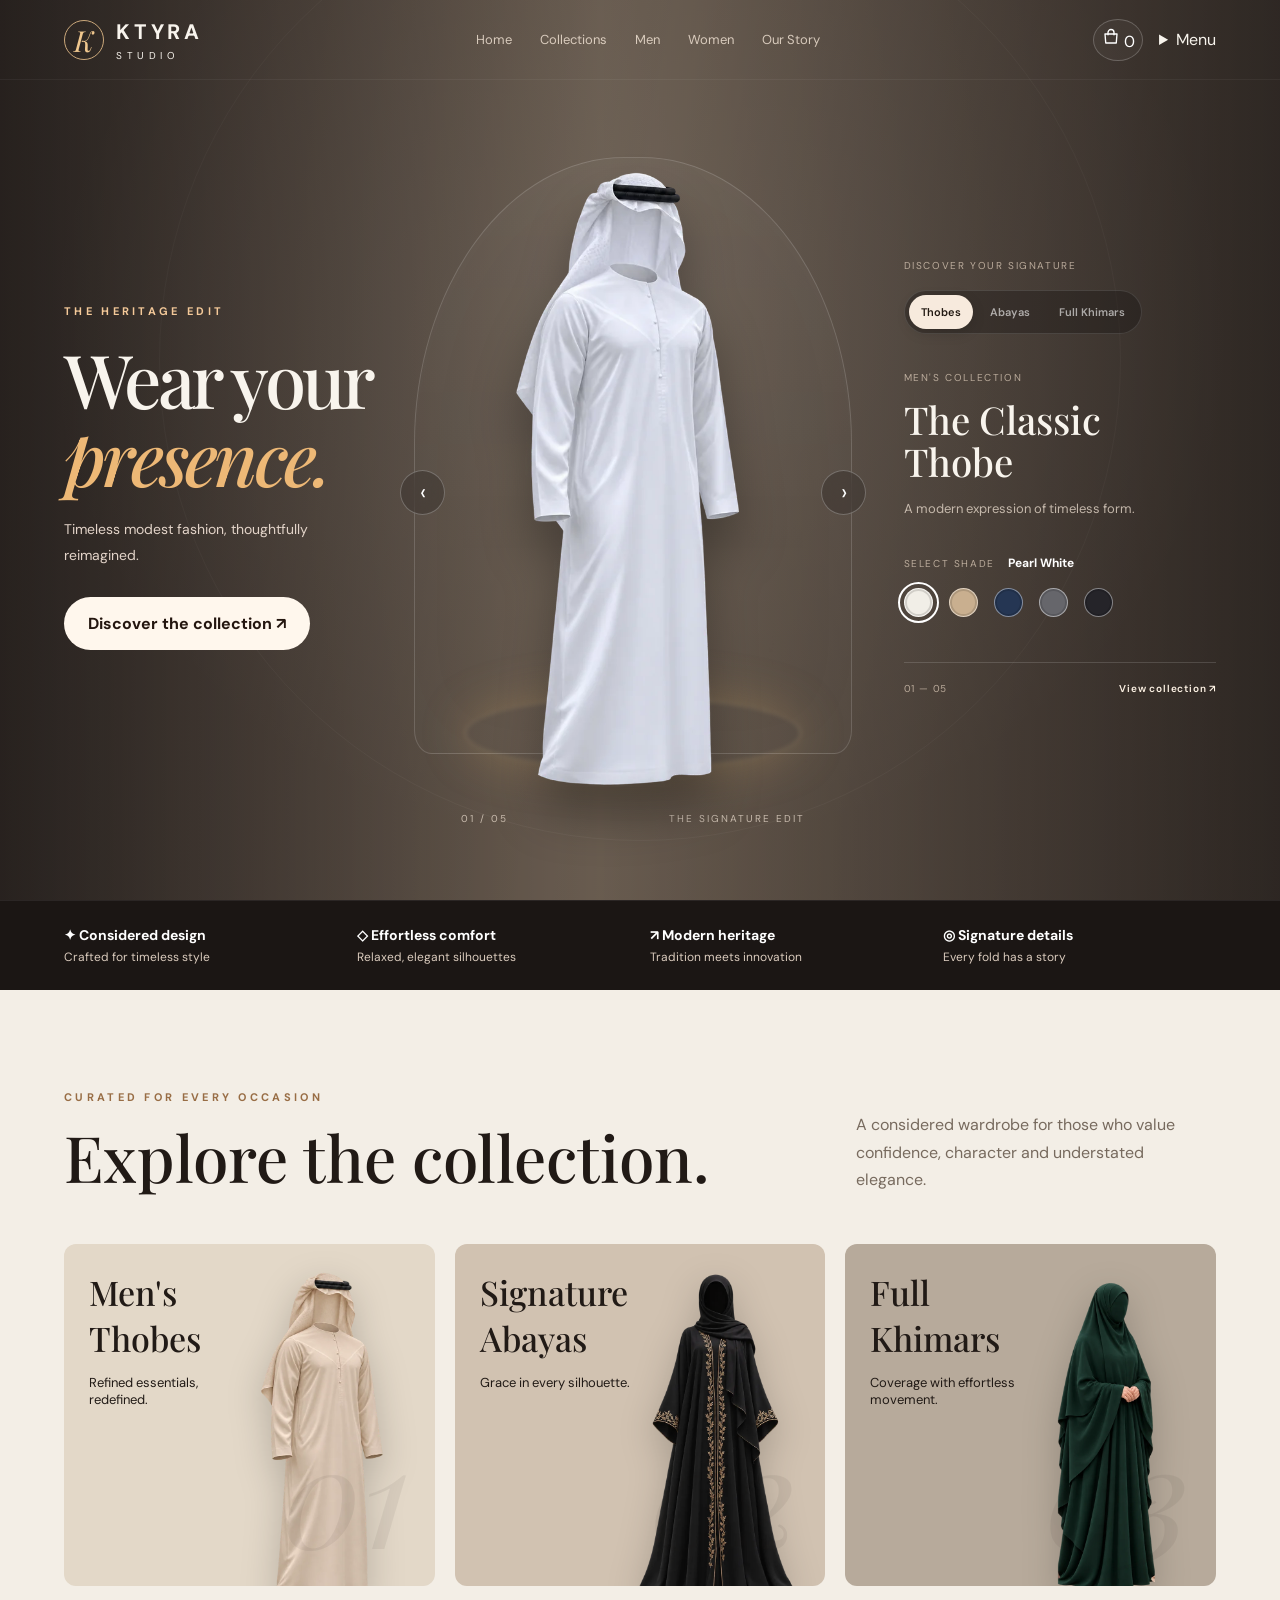
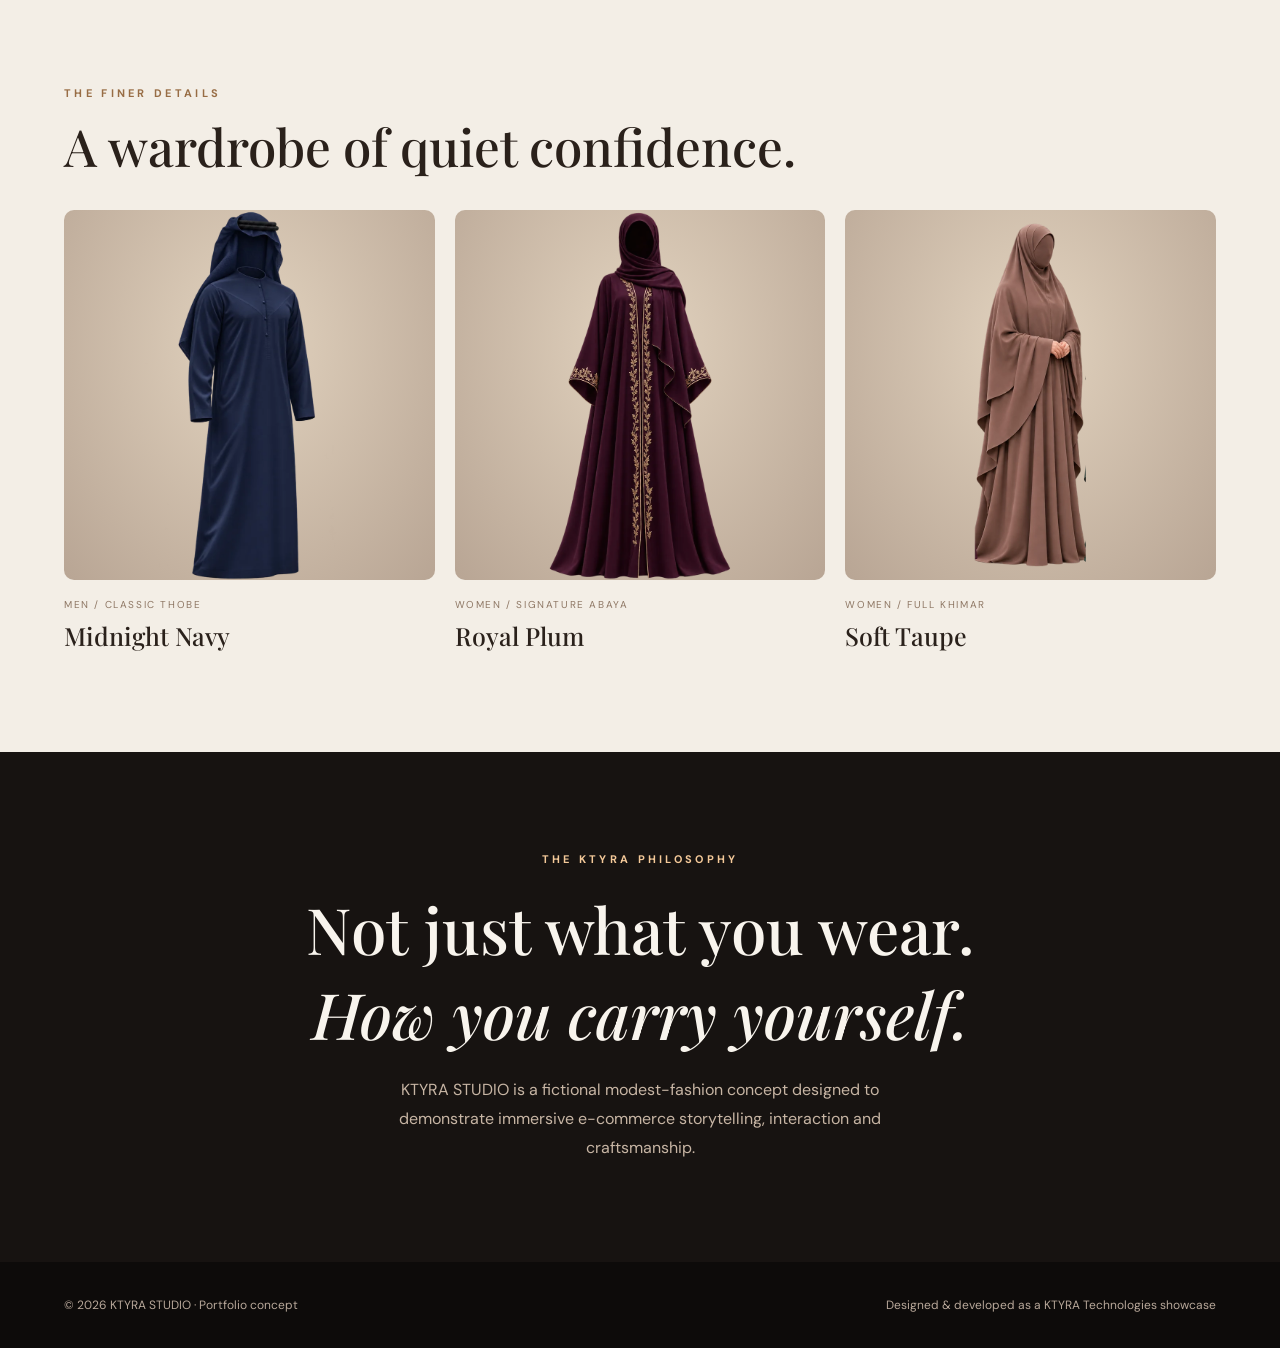
==== index.html @ 2ed8c010 "fix: accessible mobile menu and category-specific collection links" ====
<!doctype html>
<html lang="en"><head><meta charset="utf-8"><meta name="viewport" content="width=device-width,initial-scale=1">
<meta name="theme-color" content="#16110e"><meta name="description" content="KTYRA Studio — an immersive modest fashion storefront concept. Explore the Classic Thobe in five shades.">
<title>KTYRA STUDIO | Wear Your Presence</title>
<link rel="preconnect" href="https://fonts.googleapis.com"><link rel="preconnect" href="https://fonts.gstatic.com" crossorigin>
<link href="https://fonts.googleapis.com/css2?family=DM+Sans:wght@400;500;600;700&family=Playfair+Display:ital,wght@0,500;0,600;1,500&display=swap" rel="stylesheet">
<link rel="stylesheet" href="./styles.css"></head><body>
<main class="hero" id="home"><div class="hero-wash" aria-hidden="true"></div>
<nav class="nav" aria-label="Primary navigation"><a class="brand" href="#home" aria-label="KTYRA Studio home"><span class="mark" aria-hidden="true">K</span><span><strong>KTYRA</strong><small>STUDIO</small></span></a><div class="navlinks"><a href="#home">Home</a><a href="#collections">Collections</a><a href="#men-collection">Men</a><a href="#women-collection">Women</a><a href="#story">Our Story</a></div><div class="navright"><button class="iconbtn" aria-label="Demo shopping bag" id="bag"><svg width="18" height="20" viewBox="0 0 24 24" fill="none" stroke="currentColor" stroke-width="1.8" stroke-linecap="round" stroke-linejoin="round" aria-hidden="true"><path d="M4 8h16l-1 12H5L4 8Z"/><path d="M8 9V6a4 4 0 0 1 8 0v3"/></svg> <span id="count">0</span></button><details class="mobile-menu"><summary aria-label="Open navigation menu"><span class="menu-lines" aria-hidden="true"><span></span><span></span><span></span></span><span>Menu</span></summary><nav class="mobile-menu-links" aria-label="Mobile navigation"><a href="#home">Home</a><a href="#collections">Collections</a><a href="#men-collection">Men's Thobes</a><a href="#women-collection">Women's Abayas</a><a href="#khimars-collection">Full Khimars</a><a href="#story">Our Story</a></nav></details></div></nav>
<div class="layout"><section class="copy"><div class="eyebrow">THE HERITAGE EDIT</div><h1>Wear your<br><em>presence.</em></h1><p>Timeless modest fashion, thoughtfully reimagined.</p><div class="actions"><a href="#collections" class="primary">Discover the collection ↗</a></div></section>
<section class="stage" id="stage" aria-label="Featured product preview. Swipe to browse colors.">
  <div class="stage-arch" aria-hidden="true"></div>
  <div class="stage-halo" aria-hidden="true"></div>
  <button class="stage-arrow prev" id="prev" type="button" aria-label="Previous shade">‹</button>
  <div class="image-display" id="imageDisplay" aria-live="off">
    <img id="imageBack" class="product-photo" alt="" aria-hidden="true" width="760" height="1040">
    <img id="imageFront" class="product-photo visible" src="./assets/products/men/thobes/classic-thobe-pearl-white.webp" alt="Pearl White Classic Thobe" fetchpriority="high" width="760" height="1040">
  </div>
  <button class="stage-arrow next" id="next" type="button" aria-label="Next shade">›</button>
  <div class="stage-caption"><span id="slideCount">01 / 05</span><span>THE SIGNATURE EDIT</span></div>
</section>
<aside class="panel editorial-panel" aria-label="Explore the featured collection">
  <div class="panel-label">DISCOVER YOUR SIGNATURE</div>
  <div class="category-switch" id="categorySwitch" role="group" aria-label="Featured garment collection">
    <button type="button" class="category-choice active" data-category="thobes" aria-pressed="true">Thobes</button>
    <button type="button" class="category-choice" data-category="abayas" aria-pressed="false">Abayas</button>
    <button type="button" class="category-choice" data-category="khimars" aria-pressed="false">Full Khimars</button>
  </div>
  <div class="panel-kicker" id="productEdition">MEN'S COLLECTION</div>
  <h2 id="productTitle">The Classic Thobe</h2>
  <p class="panel-detail" id="productDetail">A modern expression of timeless form.</p>
  <div class="color-heading"><span>SELECT SHADE</span><strong id="shadeName">Pearl White</strong></div>
  <div class="swatches" id="swatches" role="group" aria-label="Available garment shades"></div>
  <div class="panel-foot"><span id="selectionNumber">01 — 05</span><a href="#collections" id="collectionLink">View collection <span aria-hidden="true">↗</span></a></div>
</aside>
</div></main>
<section class="benefits" aria-label="Brand features"><div><strong>✦ Considered design</strong>Crafted for timeless style</div><div><strong>◇ Effortless comfort</strong>Relaxed, elegant silhouettes</div><div><strong>↗ Modern heritage</strong>Tradition meets innovation</div><div><strong>◎ Signature details</strong>Every fold has a story</div></section>
<section class="collections" id="collections"><div class="sectiontop"><div><div class="eyebrow warm">CURATED FOR EVERY OCCASION</div><h2>Explore the collection.</h2></div><p>A considered wardrobe for those who value confidence, character and understated elegance.</p></div><div class="cards"><article class="card" id="men-collection"><div><h3>Men&#39;s Thobes</h3><p>Refined essentials, redefined.</p></div><img loading="lazy" class="card-product" src="./assets/products/men/thobes/classic-thobe-desert-sand.webp" alt="Desert Sand Classic Thobe"><div class="decor">01</div></article><article class="card" id="women-collection"><div><h3>Signature Abayas</h3><p>Grace in every silhouette.</p></div><img loading="lazy" class="card-product" src="./assets/products/women/abayas/embroidered-abaya-onyx.webp" alt="Black embroidered abaya"><div class="decor">02</div></article><article class="card" id="khimars-collection"><div><h3>Full Khimars</h3><p>Coverage with effortless movement.</p></div><img loading="lazy" class="card-product" src="./assets/products/women/hijabs/full-khimar-emerald.webp" alt="Emerald full khimar"><div class="decor">03</div></article></div></section>
<section class="curated-grid" aria-label="Selected signature pieces"><div class="grid-heading"><div class="eyebrow warm">THE FINER DETAILS</div><h2>A wardrobe of quiet confidence.</h2></div><div class="curated-items">
  <article><img loading="lazy" src="./assets/products/men/thobes/classic-thobe-midnight-navy.webp" alt="Midnight Navy Classic Thobe"><p>MEN / CLASSIC THOBE</p><h3>Midnight Navy</h3></article>
  <article><img loading="lazy" src="./assets/products/women/abayas/embroidered-abaya-plum.webp" alt="Plum embroidered abaya"><p>WOMEN / SIGNATURE ABAYA</p><h3>Royal Plum</h3></article>
  <article><img loading="lazy" src="./assets/products/women/hijabs/full-khimar-taupe.webp" alt="Taupe full khimar"><p>WOMEN / FULL KHIMAR</p><h3>Soft Taupe</h3></article>
  </div></section><section class="story" id="story"><div class="eyebrow">THE KTYRA PHILOSOPHY</div><h2>Not just what you wear.<br><em>How you carry yourself.</em></h2><p>KTYRA STUDIO is a fictional modest-fashion concept designed to demonstrate immersive e-commerce storytelling, interaction and craftsmanship.</p></section>
<footer><span>© 2026 KTYRA STUDIO · Portfolio concept</span><span>Designed &amp; developed as a KTYRA Technologies showcase</span></footer><div class="toast" id="toast" role="status" aria-live="polite"></div><script src="./script.js" defer></script></body></html>
---- styles.css ----
:root{--fabric:#f3f0e8;--fabric-shadow:#bdb6aa;--fabric-light:#fffefa;--ghutra:#f3f0e8;--ghutra-shadow:#bdb6aa;--ambient:#765544;--glow:#d6a46b}*{box-sizing:border-box}html{scroll-behavior:smooth}body{margin:0;background:#110f0e;color:#f8f4ed;font-family:'DM Sans',sans-serif}button{font:inherit;cursor:pointer}a{color:inherit;text-decoration:none}button:focus-visible,a:focus-visible{outline:2px solid #f6c17f;outline-offset:4px}.hero{min-height:100svh;background:radial-gradient(ellipse at 54% 52%,var(--ambient),#221812 57%,#100e0e 100%);transition:background .8s;overflow:hidden;position:relative}.hero:before{content:'';position:absolute;width:75vw;height:75vw;max-width:1050px;max-height:1050px;border:1px solid #ffffff10;border-radius:50%;left:50%;top:40%;transform:translate(-50%,-50%);pointer-events:none}.hero:after{content:'';position:absolute;inset:0;background:linear-gradient(100deg,#120e0d65,transparent 48%,#130f0c60);pointer-events:none}.nav{height:94px;display:flex;align-items:center;justify-content:space-between;gap:25px;padding:0 5%;position:relative;z-index:5;border-bottom:1px solid #ffffff14}.brand{display:flex;align-items:center;gap:12px}.mark{width:40px;height:40px;display:grid;place-items:center;border:1px solid #cba87b;border-radius:50%;font:italic 29px 'Playfair Display';color:#f0c78e}.brand strong{font-size:21px;letter-spacing:.18em}.brand small{display:block;font-size:10px;letter-spacing:.46em;margin-top:3px}.navlinks{display:flex;gap:35px;font-size:13px;color:#f7eadbca}.navlinks a:hover{color:#f4bf7c}.navright{display:flex;align-items:center;gap:16px}.iconbtn{border:1px solid #ffffff38;background:#ffffff08;color:white;border-radius:50%;width:50px;height:42px}.shop{border:0;border-radius:30px;background:#e9aa61;color:#201710;padding:13px 24px;font-weight:700}.layout{display:grid;grid-template-columns:minmax(260px,1fr) minmax(350px,1.3fr) minmax(250px,.9fr);align-items:center;min-height:calc(100svh - 94px);padding:10px 5% 65px;position:relative;z-index:2;gap:16px}.eyebrow{font-size:11px;letter-spacing:.3em;color:#f4c999;font-weight:700}.copy h1{font:500 clamp(54px,6vw,105px)/.99 'Playfair Display',serif;letter-spacing:-.05em;margin:22px 0}.copy h1 em{color:#edb876}.copy p{max-width:310px;color:#e3d4c9;line-height:1.85;font-size:14px}.actions{display:flex;gap:14px;align-items:center;margin-top:35px;flex-wrap:wrap}.primary{background:#fff7ed;color:#24160f;border:0;border-radius:35px;padding:16px 24px;font-weight:700}.secondary{background:none;border:1px solid #ffffff55;color:white;border-radius:35px;padding:15px 22px}.stage{height:min(75vh,720px);min-height:520px;position:relative;display:flex;align-items:center;justify-content:center;touch-action:pan-y}.arch{position:absolute;inset:6% 4% 10%;border-radius:48% 48% 4% 4%;border:1px solid #e8ba7a40;background:radial-gradient(ellipse at 50% 65%,#e5ac6630,transparent 70%);box-shadow:inset 0 0 80px #e7a95a0c}.halo{position:absolute;bottom:11%;height:56px;width:82%;border:2px solid var(--glow);border-radius:50%;box-shadow:0 0 18px var(--glow),inset 0 0 25px var(--glow);opacity:.75;transition:border-color .7s,box-shadow .7s}.product-wrap{width:min(100%,480px);height:90%;z-index:2;animation:float 5s ease-in-out infinite;filter:drop-shadow(0 26px 22px #0b090955)}.garment{width:100%;height:100%;transition:opacity .25s,transform .5s}.garment.swap{animation:swap .55s ease}@keyframes float{0%,100%{transform:translateY(0) rotate(-1deg)}50%{transform:translateY(-13px) rotate(1deg)}}@keyframes swap{0%{opacity:.5;transform:translateX(25px) scale(.96)}100%{opacity:1;transform:translateX(0) scale(1)}}.stage-arrow{position:absolute;z-index:4;top:49%;border:1px solid #ffffff7b;background:#1b171655;color:white;width:45px;height:45px;border-radius:50%;font-size:23px}.stage-arrow.prev{left:0}.stage-arrow.next{right:0}.caption-stage{position:absolute;bottom:0;left:0;right:0;text-align:center;color:#dfc8af;font-size:11px;letter-spacing:.23em}.panel{padding-left:25px}.panel .kicker{letter-spacing:.23em;color:#f1c99a;font-size:11px}.panel h2{font:500 35px 'Playfair Display';margin:15px 0 6px}.price{font-size:29px;font-weight:700}.panel s{font-size:16px;color:#d6c5b2;margin-left:10px}.line{height:1px;background:#ffffff25;margin:26px 0}.control-label{font-size:13px;color:#e7d9c9;margin:16px 0 14px}.spaced{margin-top:28px}.swatches{display:flex;gap:12px;flex-wrap:wrap}.swatch{height:34px;width:34px;border:2px solid #ffffff55;border-radius:50%;background:var(--sw);box-shadow:inset 0 0 0 2px #0002}.swatch.active{outline:2px solid #fff;outline-offset:4px}.sizes{display:flex;gap:8px;flex-wrap:wrap}.size{background:transparent;color:#eee2d5;border:1px solid #ffffff55;border-radius:24px;min-width:45px;padding:10px}.size.active{background:#fff4e7;color:#22170f}.add{width:100%;margin-top:29px;background:linear-gradient(120deg,#f5b76f,#dc8738);color:#211309;border:0;border-radius:28px;padding:17px;font-weight:700}.note{font-size:11px;color:#cdb9a5;line-height:1.6;margin-top:15px}.benefits{position:relative;z-index:3;display:grid;grid-template-columns:repeat(4,1fr);border-top:1px solid #ffffff22;background:#1b1614;padding:25px 5%;gap:20px}.benefits div{font-size:12px;color:#dacbbd}.benefits strong{display:block;color:white;font-size:14px;margin-bottom:5px}.collections{background:#f3eee6;color:#211a16;padding:100px 5%}.sectiontop{display:flex;align-items:end;justify-content:space-between;gap:20px;margin-bottom:35px}.sectiontop h2{font:500 clamp(38px,5vw,65px) 'Playfair Display';margin:10px 0}.sectiontop p{max-width:360px;color:#776a5e;line-height:1.7}.warm{color:#986d45}.cards{display:grid;grid-template-columns:repeat(3,1fr);gap:20px}.card{background:#e3d8c8;border-radius:12px;min-height:330px;padding:25px;display:flex;flex-direction:column;justify-content:space-between;overflow:hidden;position:relative}.card:nth-child(2){background:#d1c2b1}.card:nth-child(3){background:#b7aa9b}.card h3{font:500 34px 'Playfair Display';margin:0}.card p{font-size:13px}.card .decor{font:italic 140px 'Playfair Display';opacity:.18;align-self:end;line-height:1}.story{padding:100px 5%;background:#171311;text-align:center}.story h2{font:500 clamp(34px,5vw,68px) 'Playfair Display';max-width:850px;margin:20px auto}.story p{color:#c7b5a4;max-width:570px;line-height:1.8;margin:auto}footer{background:#0d0b0a;padding:35px 5%;display:flex;justify-content:space-between;gap:20px;color:#b8a89a;font-size:12px}.toast{position:fixed;bottom:25px;right:25px;background:#f7ead9;color:#25170d;border-radius:12px;padding:17px 22px;z-index:20;box-shadow:0 20px 70px #0008;display:none}.toast.show{display:block}svg .fabric{fill:var(--fabric);transition:fill .65s}svg .shadow{fill:var(--fabric-shadow);transition:fill .65s}svg .light{fill:var(--fabric-light);transition:fill .65s}svg .stitch{stroke:var(--fabric-shadow);transition:stroke .65s}.headwrap{fill:var(--ghutra);transition:fill .65s}.headshade{fill:var(--ghutra-shadow);transition:fill .65s}.agal{fill:#151515}@media(max-width:1050px){.layout{grid-template-columns:1fr 1.2fr}.panel{grid-column:1/-1;display:grid;grid-template-columns:1fr 1fr;gap:8px 30px;padding:20px 0 35px}.panel .line{display:none}.panel .add{align-self:end}.stage{height:630px}.navlinks{gap:15px}}@media(max-width:680px){.nav{height:75px;padding:0 5%}.navlinks{display:none}.brand strong{font-size:16px}.brand small{font-size:8px}.shop{display:none}.layout{display:flex;flex-direction:column;gap:0;padding:35px 6% 50px}.copy{align-self:stretch}.copy h1{font-size:58px;margin:13px 0}.copy p{font-size:13px}.actions{margin-top:20px}.stage{height:470px;min-height:470px;width:100%}.product-wrap{height:94%}.panel{display:block;width:100%;padding:12px 0}.benefits{grid-template-columns:1fr 1fr}.cards{grid-template-columns:1fr}.card{min-height:230px}.sectiontop{display:block}footer{flex-direction:column}.collections,.story{padding:65px 6%}}@media(prefers-reduced-motion:reduce){*,*:before,*:after{animation-duration:.01ms!important;transition-duration:.01ms!important;scroll-behavior:auto!important}}
/* v1.2 — quiet, product-first editorial hero */
.hero{background:radial-gradient(ellipse at 53% 52%,var(--ambient),#211914 61%,#100e0e 100%)}
.nav{height:80px;border-bottom-color:#ffffff0c}
.navlinks{gap:28px}
.layout{grid-template-columns:minmax(260px,1fr) minmax(390px,1.48fr) minmax(230px,.82fr);gap:clamp(10px,2vw,32px);padding-bottom:36px;min-height:calc(100svh - 80px)}
.copy h1{font-size:clamp(56px,5.8vw,95px);line-height:1.04}
.copy p{max-width:285px}
.copy .actions{margin-top:28px}
.stage{height:min(79vh,750px);min-height:520px}
.arch{inset:3% 3% 12%;background:radial-gradient(ellipse at 50% 70%,#dba36919,transparent 70%);border-color:#e8ba7a24}
.halo{bottom:12%;opacity:.52;box-shadow:0 0 12px var(--glow)}
.caption-stage{bottom:2%;font-size:10px;letter-spacing:.2em}
.panel{padding:24px 0 24px 16px;background:transparent}
.panel h2{font-size:30px;margin:12px 0}
.panel .price{font-size:26px}
.panel .control-label{margin:22px 0 13px}
.panel .spaced{margin-top:24px}
.panel .add{margin-top:28px}
.swatches{gap:13px}
.swatch{height:31px;width:31px}
.benefits{border-top:1px solid #ffffff12}
@media(max-width:1050px){.layout{grid-template-columns:1fr 1.1fr}.panel{padding:18px 0;grid-column:1/-1}.stage{min-height:520px}}
@media(max-width:680px){.nav{height:72px}.layout{padding:28px 6% 48px;gap:0}.copy h1{font-size:clamp(52px,12vw,70px)}.copy p{max-width:340px}.stage{height:470px;min-height:470px}.panel{display:block;padding:14px 0 0}.panel h2{font-size:29px}.arch{inset:5% 3% 12%}}

/* Editorial hero 2.0 — one garment, three collections, five considered colorways */
.hero{background:#181413;isolation:isolate}
.hero:before{z-index:0}.hero:after{z-index:0;opacity:.5}
.hero-wash{position:absolute;inset:-2%;z-index:0;background:radial-gradient(ellipse at 54% 42%,var(--hero-wash,#b49a80) 0%,var(--hero-wash,#b49a80) 27%,#161313 78%);opacity:.82;filter:saturate(.83);transition:background-color 1s ease,opacity 1s ease;pointer-events:none}
.hero-wash:before{content:"";position:absolute;inset:0;background:var(--hero-wash,#b49a80);mix-blend-mode:color;opacity:.52;transition:background 1.1s cubic-bezier(.2,.75,.2,1)}
.layout{grid-template-columns:minmax(230px,.9fr) minmax(350px,1.35fr) minmax(245px,.94fr);gap:clamp(16px,2vw,38px)}
.copy h1{max-width:490px}.stage{min-height:540px}
.stage-arch{position:absolute;inset:5% 3% 11%;border-radius:48% 48% 4% 4%;border:1px solid #ffffff28;background:linear-gradient(180deg,#ffffff08,transparent 70%);box-shadow:inset 0 0 100px #ffffff06}
.stage-halo{position:absolute;bottom:9%;height:10%;width:72%;border-radius:50%;border:1px solid #f5d9a34d;box-shadow:0 0 50px #e7b66c44;filter:blur(2px)}
.image-display{width:100%;height:94%;position:relative;z-index:2;animation:float 7s ease-in-out infinite;filter:drop-shadow(0 30px 24px #0005)}
.product-photo{position:absolute;inset:0;width:100%;height:100%;object-fit:contain;object-position:center;opacity:0;transform:translateY(16px) scale(.98);transition:opacity .8s cubic-bezier(.2,.75,.2,1),transform 1s cubic-bezier(.2,.75,.2,1);pointer-events:none}
.product-photo.visible{opacity:1;transform:translateY(0) scale(1)}
.stage-arrow{background:#1b181742;border-color:#ffffff40;backdrop-filter:blur(12px);transition:background .25s,transform .25s}
.stage-arrow:hover{background:#ffffff22;transform:scale(1.06)}
.stage-caption{position:absolute;bottom:1%;left:13%;right:13%;display:flex;justify-content:space-between;align-items:center;gap:16px;font-size:10px;letter-spacing:.2em;color:#f3e5d6b9}
.editorial-panel{padding:18px 0 18px 12px}
.panel-label,.panel-kicker,.color-heading,.panel-foot{font-size:10px;letter-spacing:.16em;color:#e3d1bebb}
.category-switch{display:flex;gap:5px;flex-wrap:wrap;padding:4px;background:#110e0d4f;border:1px solid #ffffff1e;border-radius:32px;margin:18px 0 37px;width:fit-content;max-width:100%}
.category-choice{font-size:11px;font-weight:600;white-space:nowrap;color:#fff9;border:0;border-radius:24px;background:transparent;padding:10px 12px;transition:background .35s,color .35s,box-shadow .35s}
.category-choice.active{color:#231a13;background:#f7eadd;box-shadow:0 4px 14px #0002}
.editorial-panel h2{font-size:clamp(30px,3vw,45px);line-height:1.1;margin:14px 0}
.panel-detail{font-size:13px;color:#efe1d3bd;line-height:1.8;max-width:270px;margin:10px 0 35px}
.color-heading{display:flex;gap:13px;flex-wrap:wrap;align-items:baseline;margin-bottom:17px}
.color-heading strong{color:#fff;font-size:12px;letter-spacing:0}
.editorial-panel .swatches{gap:16px}
.editorial-panel .swatch{width:29px;height:29px;border:1px solid #ffffff70;transition:transform .25s,outline .25s}
.editorial-panel .swatch:hover{transform:scale(1.11)}
.panel-foot{display:flex;justify-content:space-between;gap:12px;margin-top:45px;padding-top:19px;border-top:1px solid #ffffff24;letter-spacing:.08em}
.panel-foot a{color:#fff4e6;font-weight:600}
.card-product{position:absolute;bottom:-4%;right:-5%;width:69%;height:96%;object-fit:contain;object-position:bottom;filter:drop-shadow(0 12px 18px #0003)}
.card>div:first-child{position:relative;z-index:1;max-width:52%}.card .decor{opacity:.06}
.curated-grid{background:#f3eee6;color:#2a211b;padding:0 5% 100px}.grid-heading h2{font:500 clamp(32px,4vw,55px) 'Playfair Display';margin:12px 0 30px}
.curated-items{display:grid;grid-template-columns:repeat(3,1fr);gap:20px}
.curated-items article img{display:block;width:100%;height:370px;object-fit:contain;border-radius:10px;background:radial-gradient(ellipse at 50% 36%,#e2d3bf,#b8a594)}
.curated-items p{font-size:10px;letter-spacing:.16em;color:#8e7764;margin:18px 0 8px}.curated-items h3{font:500 25px 'Playfair Display';margin:0}
@media(max-width:1100px){.layout{grid-template-columns:minmax(240px,1fr) minmax(320px,1.1fr)}.editorial-panel{grid-column:1/-1;max-width:650px;width:100%;margin:auto;display:block;padding:0 0 42px}.stage{height:650px}.category-switch{margin-bottom:24px}.panel-detail{margin-bottom:25px}.panel-foot{margin-top:28px}}
@media(max-width:680px){.layout{display:flex;flex-direction:column;gap:0}.copy h1{font-size:clamp(48px,12vw,70px)}.stage{height:490px;min-height:490px}.image-display{height:95%}.editorial-panel{max-width:100%;padding:16px 0 15px}.category-switch{margin:14px 0 25px}.category-choice{padding:9px 10px}.editorial-panel h2{font-size:32px}.stage-caption{left:12%;right:12%}.card-product{height:95%;width:58%}.curated-grid{padding:0 6% 70px}.curated-items{grid-template-columns:1fr 1fr;gap:15px}.curated-items article img{height:250px}.curated-items article h3{font-size:19px}}
@media(prefers-reduced-motion:reduce){.image-display{animation:none}.product-photo,.hero-wash,.hero-wash:before{transition:none}}

/* GPU-friendly ambient wash: interpolate one flat color beneath a stable gradient. */
.hero-wash{background:var(--hero-wash,#b49a80);opacity:.54;transition:background-color 1.15s cubic-bezier(.2,.75,.2,1)}
.hero-wash:before{background:radial-gradient(ellipse at 50% 38%,#fff4e02b,transparent 63%),linear-gradient(90deg,#100d0ebf,transparent 47%,#100d0ea6);opacity:1;mix-blend-mode:normal}
@media(prefers-reduced-motion:reduce){.hero-wash{transition:none}}
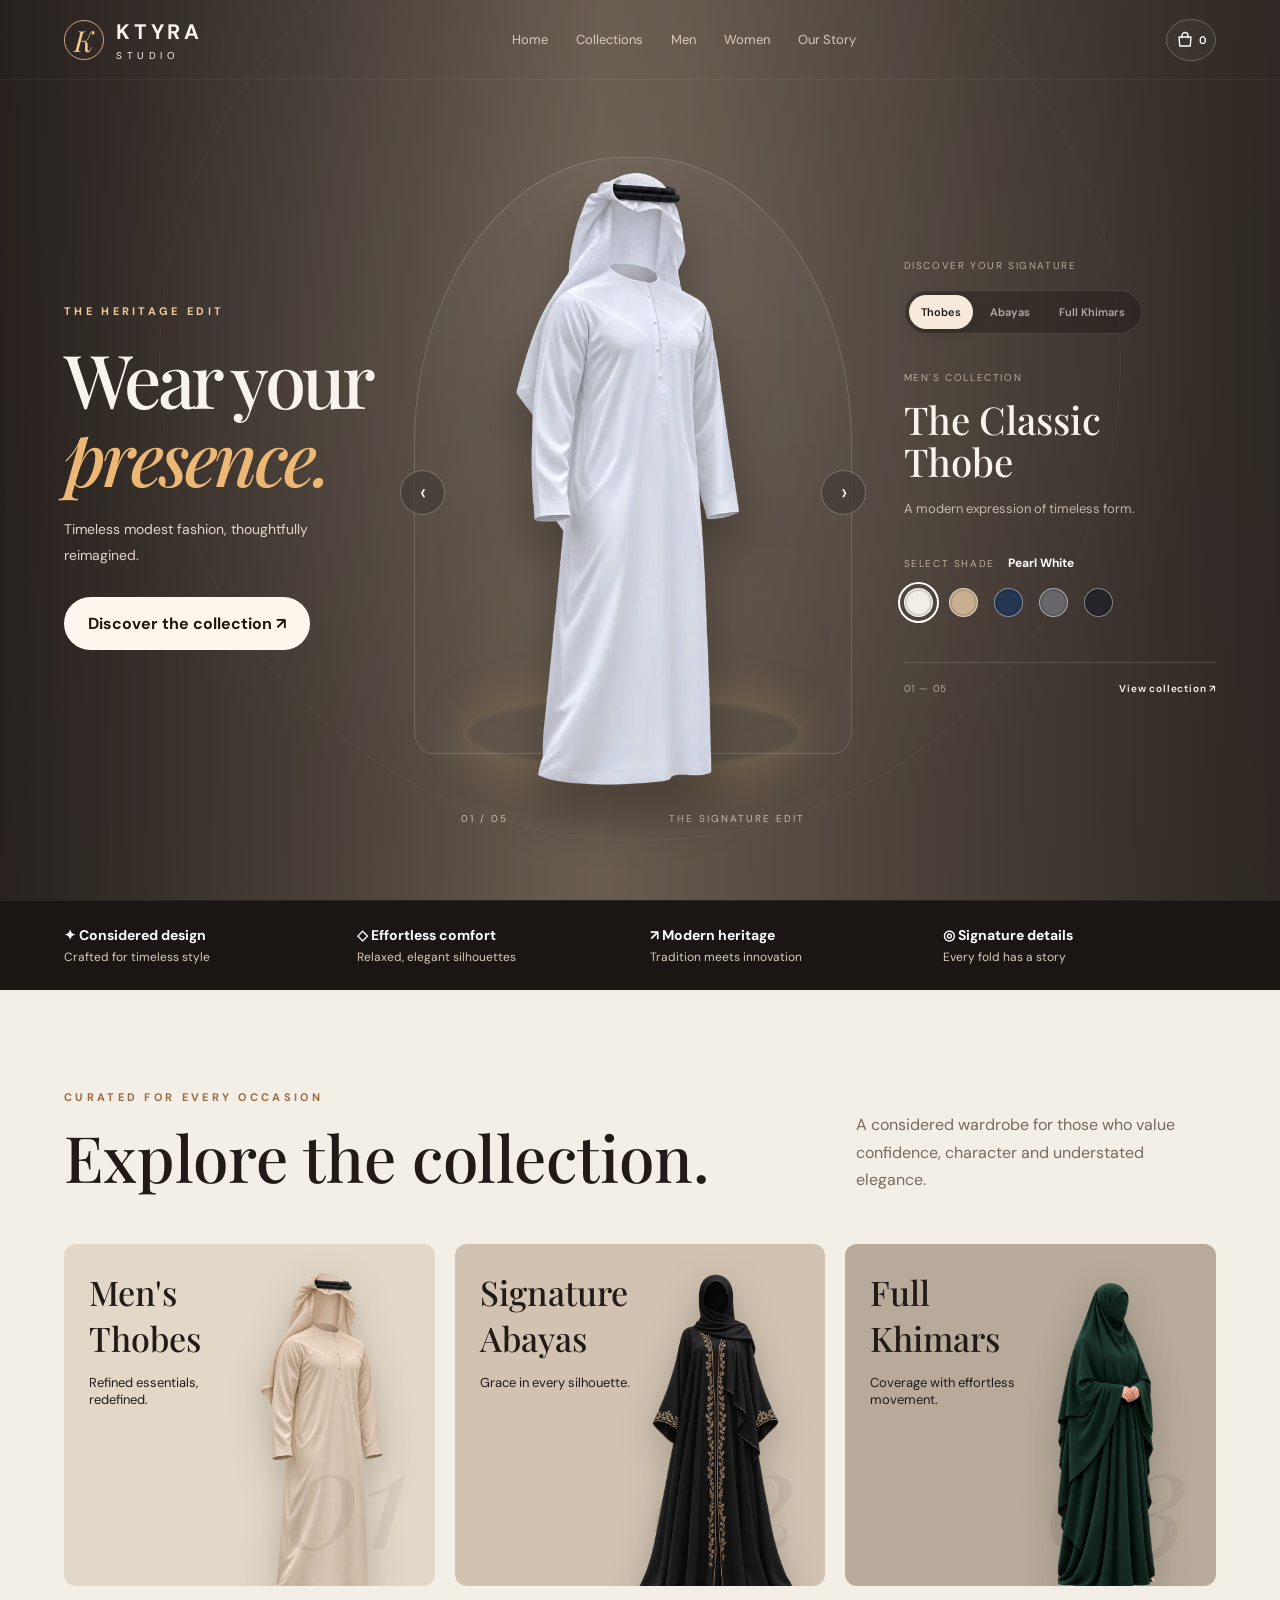
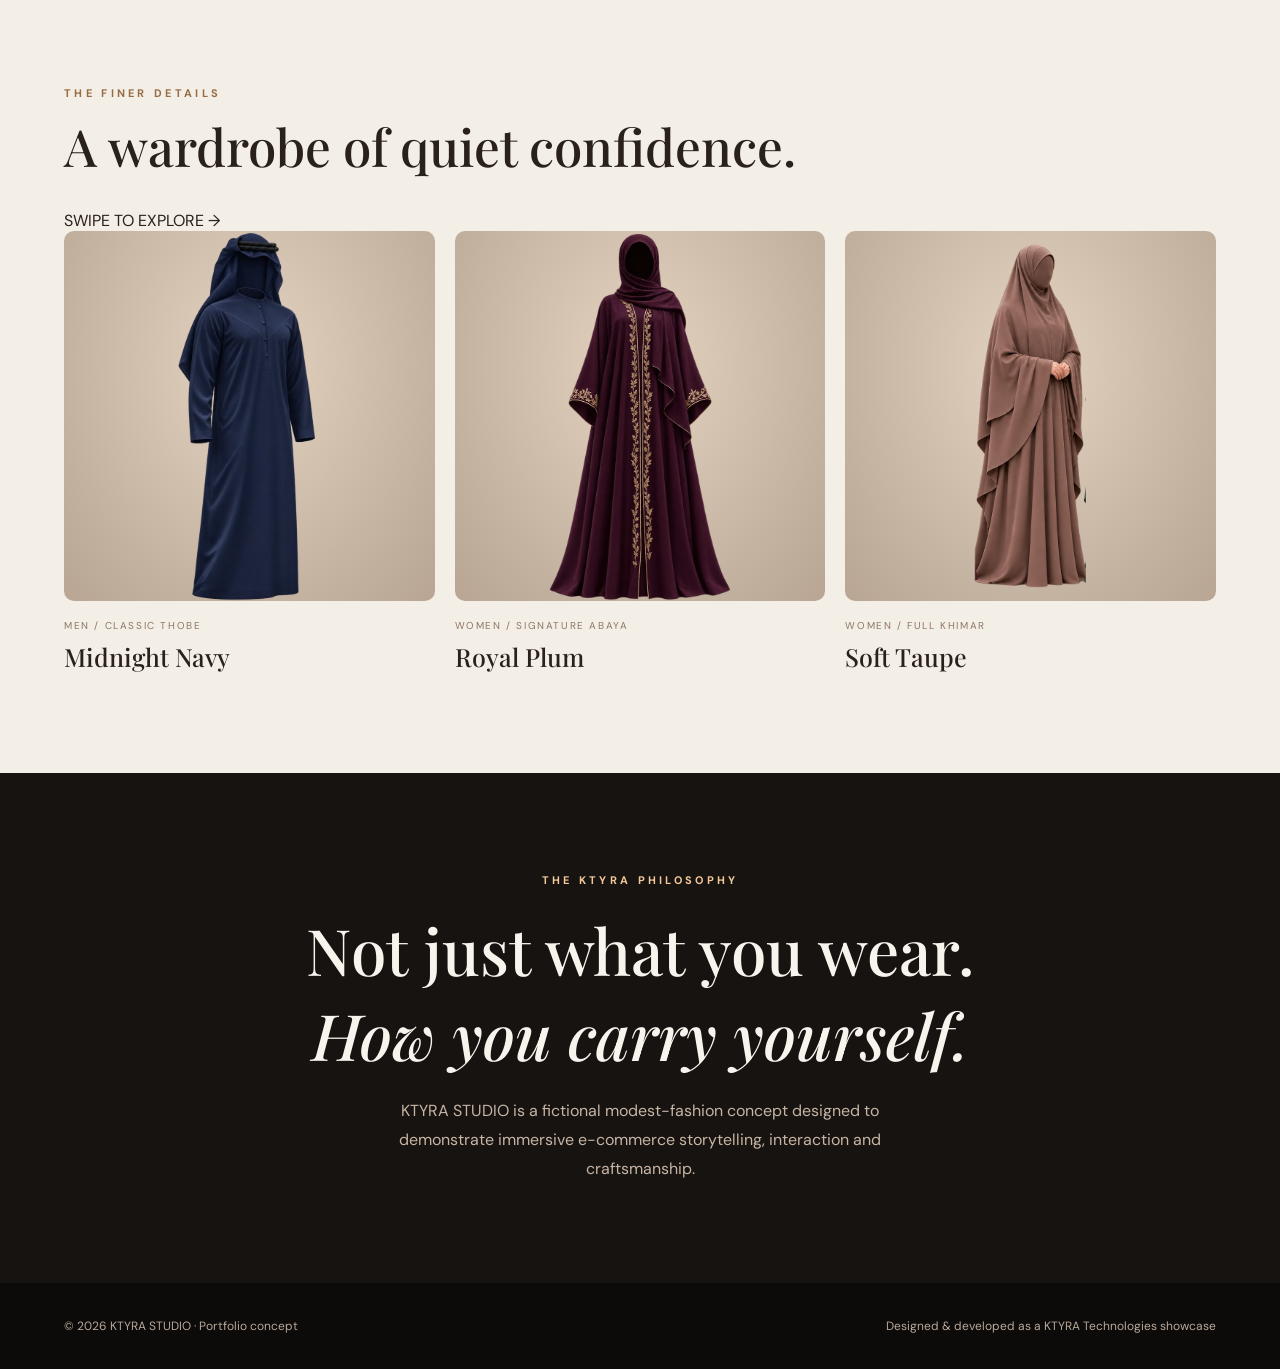
==== commit aa1d347e: "polish: clarify mobile collection browsing and page metadata" ====
--- a/index.html
+++ b/index.html
@@ -1,6 +1,6 @@
 <!doctype html>
 <html lang="en"><head><meta charset="utf-8"><meta name="viewport" content="width=device-width,initial-scale=1">
-<meta name="theme-color" content="#16110e"><meta name="description" content="KTYRA Studio — an immersive modest fashion storefront concept. Explore the Classic Thobe in five shades.">
+<meta name="theme-color" content="#16110e"><meta name="description" content="KTYRA STUDIO — an interactive modest-fashion concept featuring classic thobes, signature abayas and full khimars.">
 <title>KTYRA STUDIO | Wear Your Presence</title>
 <link rel="preconnect" href="https://fonts.googleapis.com"><link rel="preconnect" href="https://fonts.gstatic.com" crossorigin>
 <link href="https://fonts.googleapis.com/css2?family=DM+Sans:wght@400;500;600;700&family=Playfair+Display:ital,wght@0,500;0,600;1,500&display=swap" rel="stylesheet">
@@ -36,7 +36,7 @@
 </div></main>
 <section class="benefits" aria-label="Brand features"><div><strong>✦ Considered design</strong>Crafted for timeless style</div><div><strong>◇ Effortless comfort</strong>Relaxed, elegant silhouettes</div><div><strong>↗ Modern heritage</strong>Tradition meets innovation</div><div><strong>◎ Signature details</strong>Every fold has a story</div></section>
 <section class="collections" id="collections"><div class="sectiontop"><div><div class="eyebrow warm">CURATED FOR EVERY OCCASION</div><h2>Explore the collection.</h2></div><p>A considered wardrobe for those who value confidence, character and understated elegance.</p></div><div class="cards"><article class="card" id="men-collection"><div><h3>Men&#39;s Thobes</h3><p>Refined essentials, redefined.</p></div><img loading="lazy" class="card-product" src="./assets/products/men/thobes/classic-thobe-desert-sand.webp" alt="Desert Sand Classic Thobe"><div class="decor">01</div></article><article class="card" id="women-collection"><div><h3>Signature Abayas</h3><p>Grace in every silhouette.</p></div><img loading="lazy" class="card-product" src="./assets/products/women/abayas/embroidered-abaya-onyx.webp" alt="Black embroidered abaya"><div class="decor">02</div></article><article class="card" id="khimars-collection"><div><h3>Full Khimars</h3><p>Coverage with effortless movement.</p></div><img loading="lazy" class="card-product" src="./assets/products/women/hijabs/full-khimar-emerald.webp" alt="Emerald full khimar"><div class="decor">03</div></article></div></section>
-<section class="curated-grid" aria-label="Selected signature pieces"><div class="grid-heading"><div class="eyebrow warm">THE FINER DETAILS</div><h2>A wardrobe of quiet confidence.</h2></div><div class="curated-items">
+<section class="curated-grid" aria-label="Selected signature pieces"><div class="grid-heading"><div><div class="eyebrow warm">THE FINER DETAILS</div><h2>A wardrobe of quiet confidence.</h2></div><span class="rail-hint" aria-hidden="true">SWIPE TO EXPLORE <span>→</span></span></div><div class="curated-items">
   <article><img loading="lazy" src="./assets/products/men/thobes/classic-thobe-midnight-navy.webp" alt="Midnight Navy Classic Thobe"><p>MEN / CLASSIC THOBE</p><h3>Midnight Navy</h3></article>
   <article><img loading="lazy" src="./assets/products/women/abayas/embroidered-abaya-plum.webp" alt="Plum embroidered abaya"><p>WOMEN / SIGNATURE ABAYA</p><h3>Royal Plum</h3></article>
   <article><img loading="lazy" src="./assets/products/women/hijabs/full-khimar-taupe.webp" alt="Taupe full khimar"><p>WOMEN / FULL KHIMAR</p><h3>Soft Taupe</h3></article>
--- a/styles.css
+++ b/styles.css
@@ -66,3 +66,23 @@
 .hero-wash{background:var(--hero-wash,#b49a80);opacity:.54;transition:background-color 1.15s cubic-bezier(.2,.75,.2,1)}
 .hero-wash:before{background:radial-gradient(ellipse at 50% 38%,#fff4e02b,transparent 63%),linear-gradient(90deg,#100d0ebf,transparent 47%,#100d0ea6);opacity:1;mix-blend-mode:normal}
 @media(prefers-reduced-motion:reduce){.hero-wash{transition:none}}
+
+/* Navigation accessibility: preserve category navigation on small screens. */
+.mobile-menu{display:none}
+.iconbtn{display:inline-flex;align-items:center;justify-content:center;gap:5px}
+.iconbtn svg{flex:none}
+.iconbtn #count{font-size:11px;font-weight:600}
+.collections .card{scroll-margin-top:24px}
+@media(max-width:680px){
+  .mobile-menu{display:block;position:relative}
+  .mobile-menu summary{list-style:none;display:flex;align-items:center;gap:7px;cursor:pointer;color:#f7eddf;font-size:12px;padding:11px 9px;border:1px solid #ffffff2c;border-radius:22px;user-select:none}
+  .mobile-menu summary::-webkit-details-marker{display:none}
+  .mobile-menu summary:focus-visible{outline:2px solid #f6c17f;outline-offset:3px}
+  .menu-lines{display:flex;flex-direction:column;justify-content:center;gap:3px;width:16px;height:15px}
+  .menu-lines span{display:block;width:100%;height:1.5px;border-radius:2px;background:currentColor}
+  .mobile-menu-links{position:absolute;right:0;top:calc(100% + 9px);width:min(280px,85vw);display:flex;flex-direction:column;gap:0;padding:10px;border:1px solid #f7e7d323;border-radius:16px;background:#211a17f7;box-shadow:0 22px 55px #0008;z-index:20;backdrop-filter:blur(16px)}
+  .mobile-menu-links a{padding:11px 13px;border-radius:9px;color:#f3e9df;font-size:13px}
+  .mobile-menu-links a:hover,.mobile-menu-links a:focus-visible{background:#ffffff18}
+  .navright{gap:8px}
+  .iconbtn{width:45px}
+}
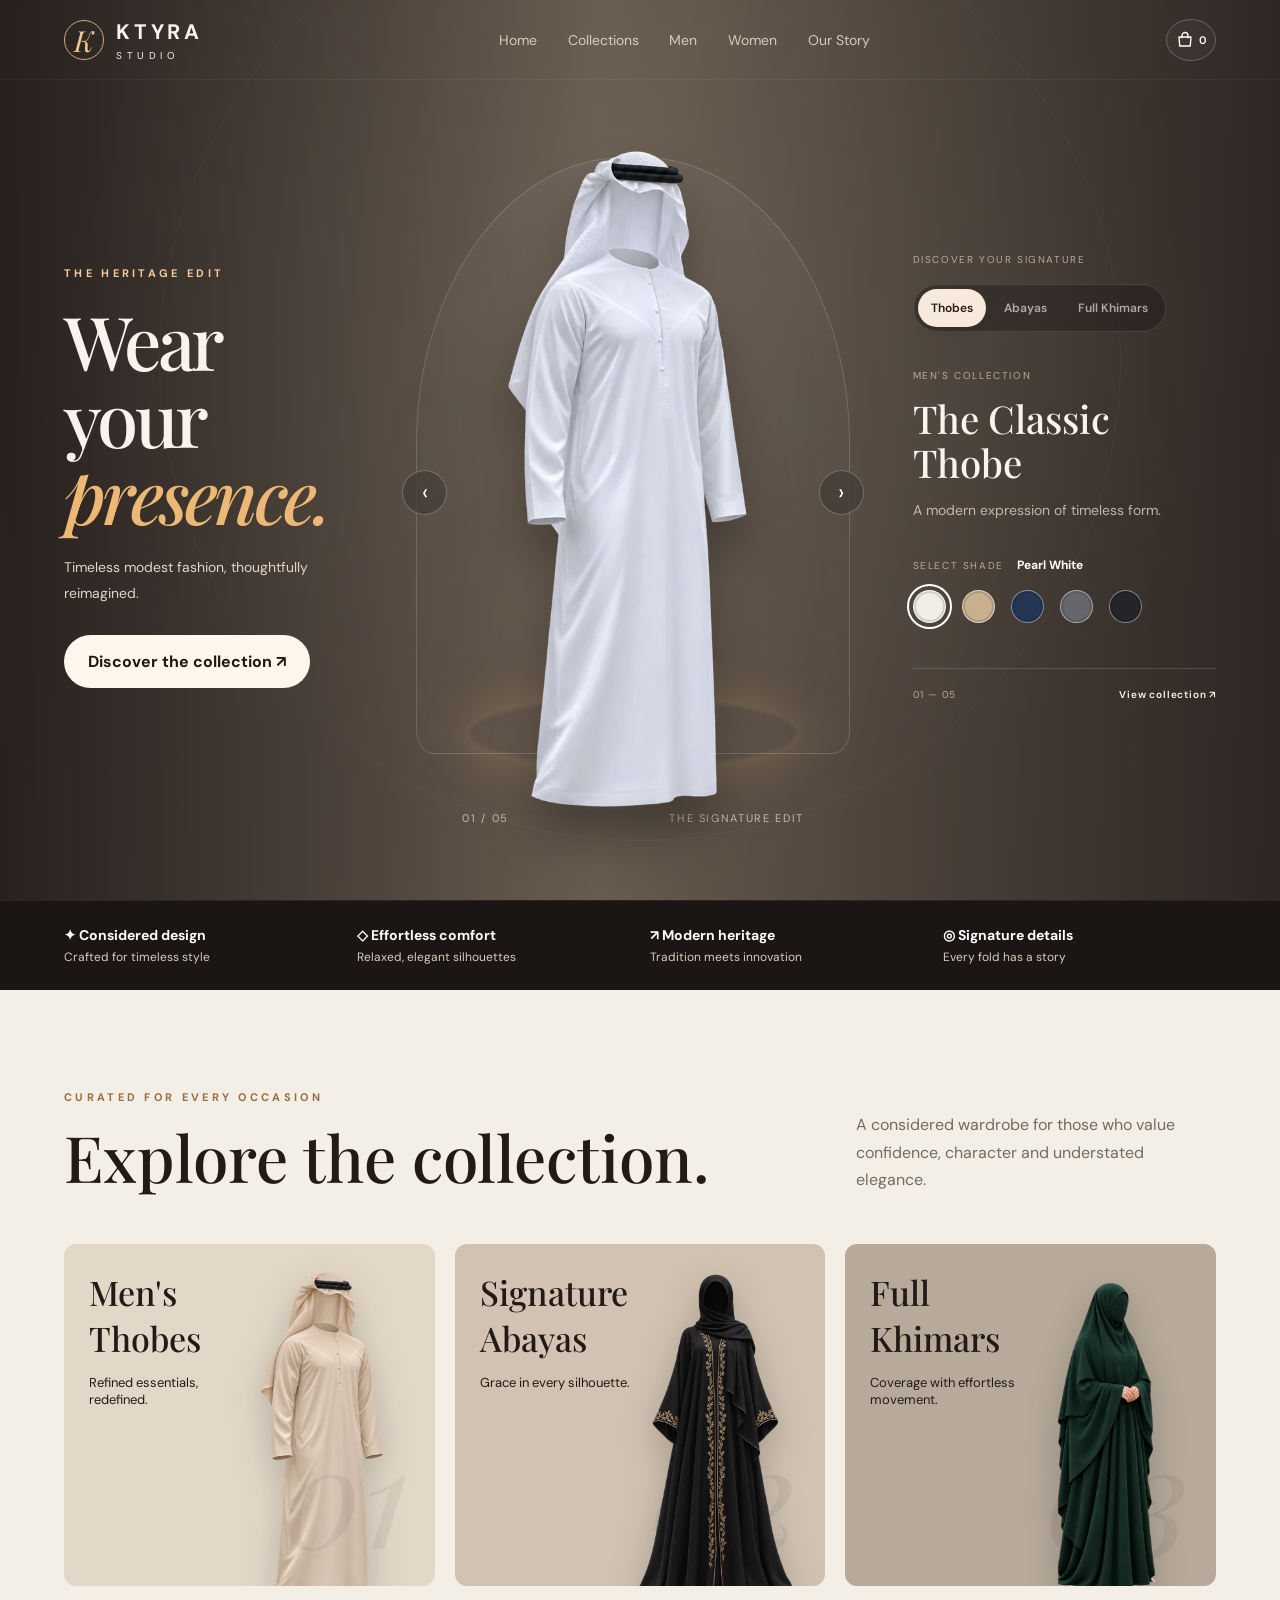
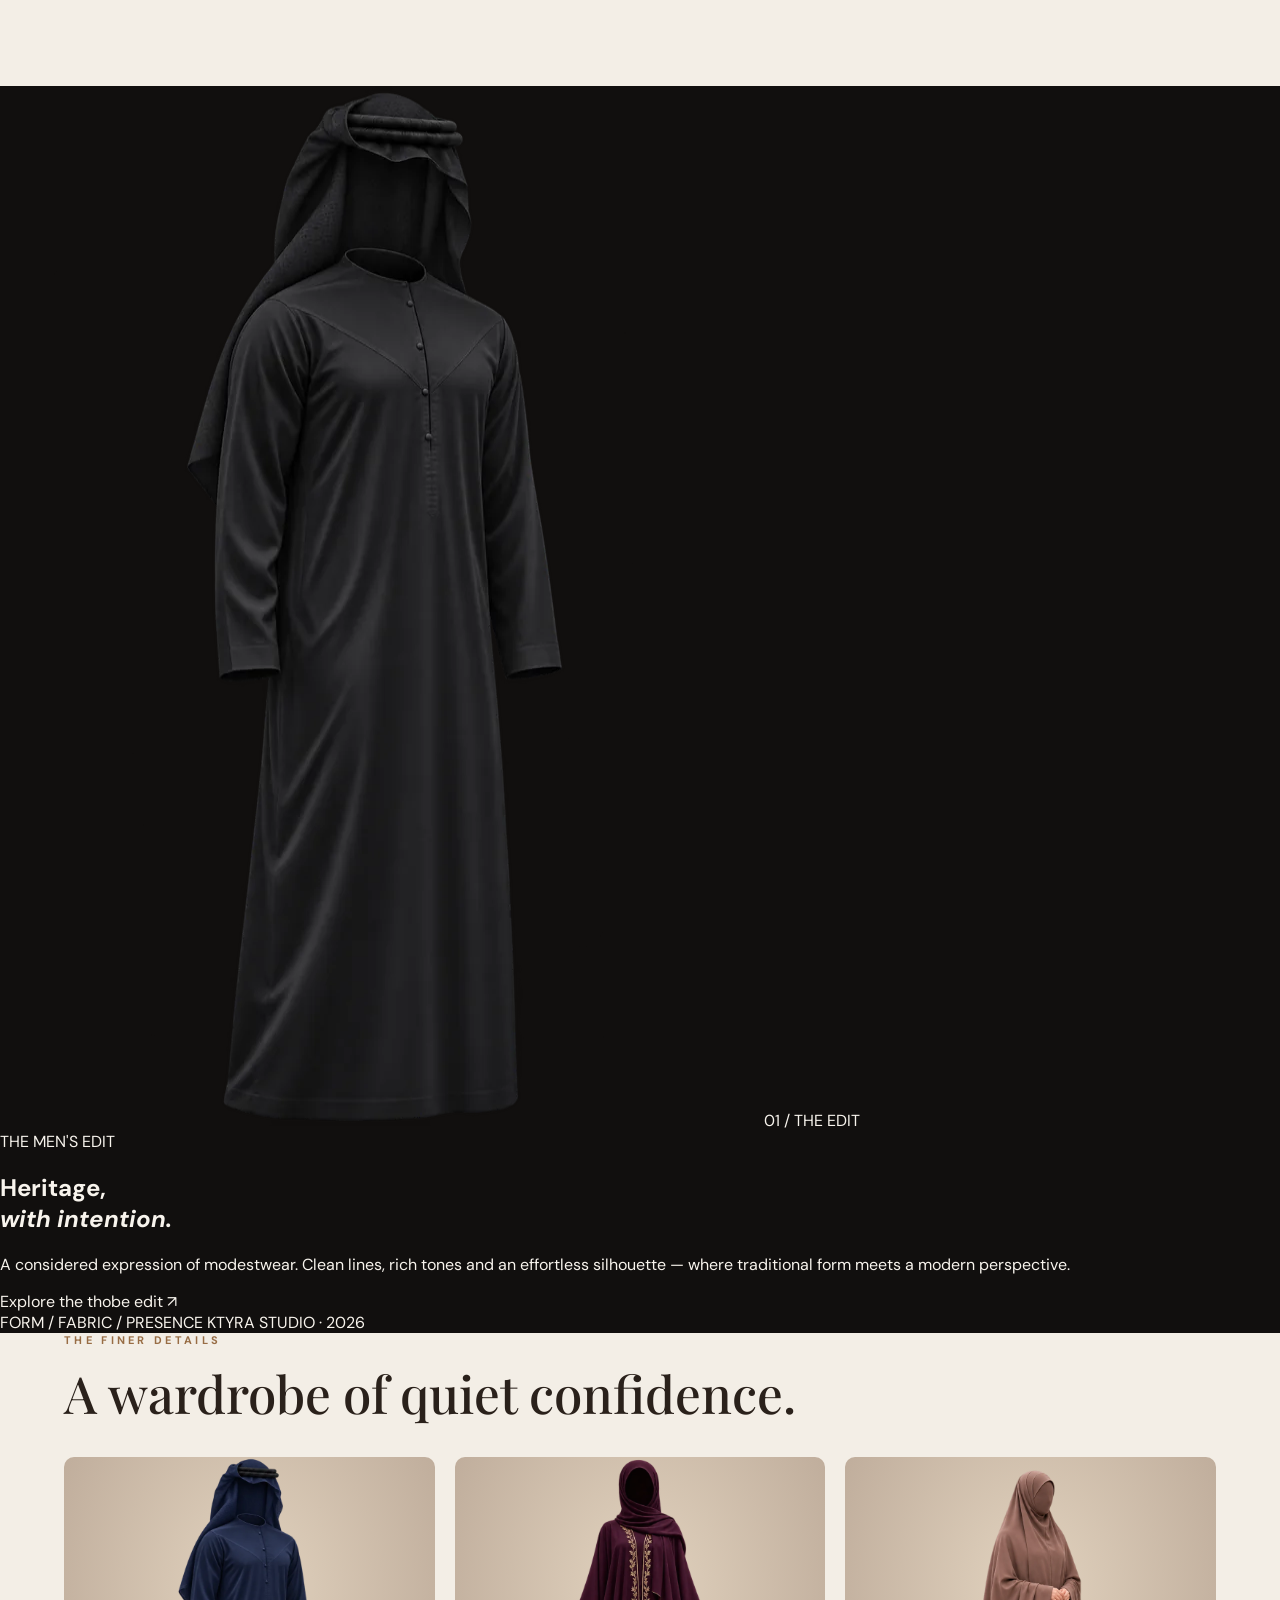
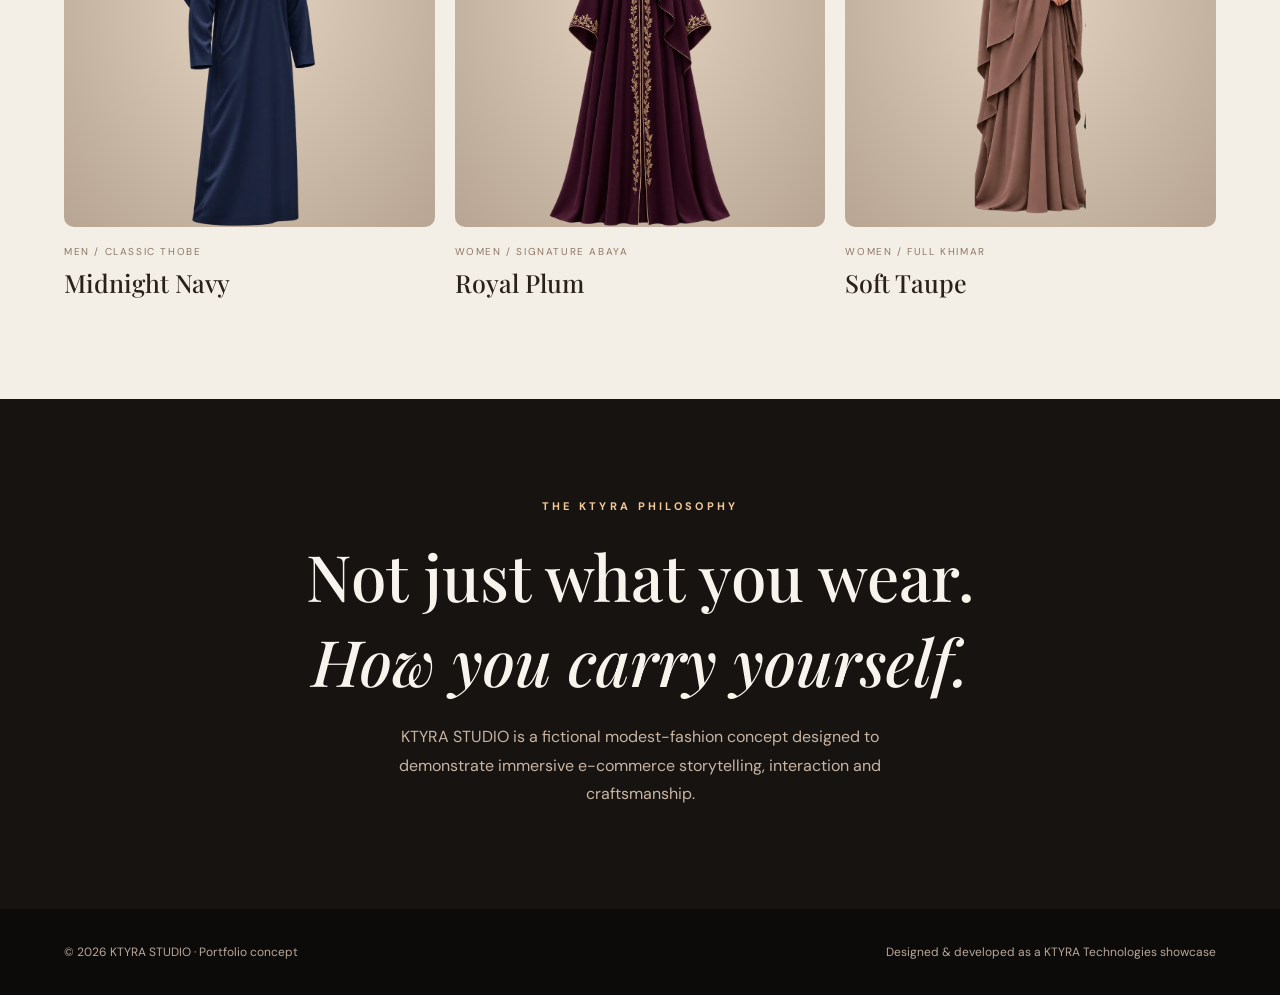
==== commit 46d1d0ff: "feat: add unboxed mens cutout editorial story" ====
--- a/index.html
+++ b/index.html
@@ -36,6 +36,35 @@
 </div></main>
 <section class="benefits" aria-label="Brand features"><div><strong>✦ Considered design</strong>Crafted for timeless style</div><div><strong>◇ Effortless comfort</strong>Relaxed, elegant silhouettes</div><div><strong>↗ Modern heritage</strong>Tradition meets innovation</div><div><strong>◎ Signature details</strong>Every fold has a story</div></section>
 <section class="collections" id="collections"><div class="sectiontop"><div><div class="eyebrow warm">CURATED FOR EVERY OCCASION</div><h2>Explore the collection.</h2></div><p>A considered wardrobe for those who value confidence, character and understated elegance.</p></div><div class="cards"><article class="card" id="men-collection"><div><h3>Men&#39;s Thobes</h3><p>Refined essentials, redefined.</p></div><img loading="lazy" class="card-product" src="./assets/products/men/thobes/classic-thobe-desert-sand.webp" alt="Desert Sand Classic Thobe"><div class="decor">01</div></article><article class="card" id="women-collection"><div><h3>Signature Abayas</h3><p>Grace in every silhouette.</p></div><img loading="lazy" class="card-product" src="./assets/products/women/abayas/embroidered-abaya-onyx.webp" alt="Black embroidered abaya"><div class="decor">02</div></article><article class="card" id="khimars-collection"><div><h3>Full Khimars</h3><p>Coverage with effortless movement.</p></div><img loading="lazy" class="card-product" src="./assets/products/women/hijabs/full-khimar-emerald.webp" alt="Emerald full khimar"><div class="decor">03</div></article></div></section>
+
+<section class="editorial-feature editorial-feature--men" id="mens-edit" aria-labelledby="mens-edit-title">
+  <div class="editorial-feature__inner">
+    <div class="editorial-feature__visual">
+      <div class="editorial-feature__ground" aria-hidden="true"></div>
+      <img
+        src="./assets/products/men/thobes/classic-thobe-onyx-black.webp"
+        width="760"
+        height="1040"
+        loading="lazy"
+        decoding="async"
+        alt="Onyx black classic thobe with coordinating ghutra and agal, shown as a faceless floating garment"
+      >
+      <span class="editorial-feature__index" aria-hidden="true">01 / THE EDIT</span>
+    </div>
+    <div class="editorial-feature__copy">
+      <div class="editorial-feature__eyebrow"><span class="editorial-feature__rule" aria-hidden="true"></span> THE MEN'S EDIT</div>
+      <h2 id="mens-edit-title">Heritage,<br><em>with intention.</em></h2>
+      <p>A considered expression of modestwear. Clean lines, rich tones and an effortless silhouette — where traditional form meets a modern perspective.</p>
+      <a class="editorial-feature__link" href="#home" data-featured-category="thobes" aria-label="Explore the thobe shades in the interactive showcase">
+        Explore the thobe edit <span aria-hidden="true">↗</span>
+      </a>
+      <div class="editorial-feature__signature" aria-hidden="true">
+        <span>FORM / FABRIC / PRESENCE</span>
+        <span>KTYRA STUDIO · 2026</span>
+      </div>
+    </div>
+  </div>
+</section>
 <section class="curated-grid" aria-label="Selected signature pieces"><div class="grid-heading"><div><div class="eyebrow warm">THE FINER DETAILS</div><h2>A wardrobe of quiet confidence.</h2></div><span class="rail-hint" aria-hidden="true">SWIPE TO EXPLORE <span>→</span></span></div><div class="curated-items">
   <article><img loading="lazy" src="./assets/products/men/thobes/classic-thobe-midnight-navy.webp" alt="Midnight Navy Classic Thobe"><p>MEN / CLASSIC THOBE</p><h3>Midnight Navy</h3></article>
   <article><img loading="lazy" src="./assets/products/women/abayas/embroidered-abaya-plum.webp" alt="Plum embroidered abaya"><p>WOMEN / SIGNATURE ABAYA</p><h3>Royal Plum</h3></article>
--- a/styles.css
+++ b/styles.css
@@ -86,3 +86,93 @@
   .navright{gap:8px}
   .iconbtn{width:45px}
 }
+
+/* Screenshot-informed mobile refinement, Nov 2026
+   Preserve the one-garment editorial hero, improve touch and scannability. */
+.rail-hint{display:none}
+@media(max-width:680px){
+  .nav{padding-left:6%;padding-right:6%;gap:10px}
+  .brand{gap:8px}
+  .brand strong{letter-spacing:.14em}
+  .navright{flex-shrink:0}
+  .copy{padding-top:4px}
+  .copy p{font-size:14px;line-height:1.68;max-width:300px}
+  .copy h1{line-height:1.04;letter-spacing:-.045em}
+  .copy .actions{margin-top:24px}
+  .primary{min-height:46px;display:inline-flex;align-items:center}
+  .stage{height:460px;min-height:460px}
+  .stage-arrow{width:42px;height:42px;top:49%}
+  .stage-caption{font-size:10px;letter-spacing:.13em}
+  .editorial-panel{padding:15px 0 26px}
+  .panel-label,.panel-kicker,.color-heading,.panel-foot{font-size:11px;letter-spacing:.11em}
+  .category-switch{display:grid;grid-template-columns:repeat(3,minmax(0,1fr));width:100%;max-width:380px;gap:3px;margin:16px 0 28px}
+  .category-choice{min-height:43px;font-size:12px;padding:9px 5px;white-space:nowrap}
+  .editorial-panel h2{font-size:clamp(31px,9vw,38px);margin:11px 0}
+  .panel-detail{font-size:14px;line-height:1.7;margin:10px 0 24px;max-width:310px}
+  .color-heading{margin-bottom:18px}
+  .editorial-panel .swatches{gap:16px}
+  .editorial-panel .swatch{width:36px;height:36px;position:relative}
+  .editorial-panel .swatch:before{content:"";position:absolute;inset:-6px}
+  .panel-foot{margin-top:34px;padding-top:17px}
+  .benefits{padding:27px 6%;gap:20px 18px}
+  .benefits div{font-size:12px;line-height:1.45;color:#ded1c4}
+  .benefits strong{font-size:13px;line-height:1.4;margin-bottom:6px}
+  .collections{padding-top:72px;padding-bottom:76px}
+  .sectiontop{margin-bottom:28px}
+  .sectiontop h2{line-height:1.12}
+  .sectiontop p{font-size:14px;line-height:1.65}
+  .cards{gap:15px}
+  .card{min-height:268px;border-radius:14px;padding:23px}
+  .card h3{font-size:clamp(28px,8vw,34px)}
+  .card p{line-height:1.55;max-width:155px}
+  .card-product{width:60%;height:95%;right:-3%}
+  .curated-grid{padding-top:0;padding-bottom:80px}
+  .grid-heading{display:flex;align-items:end;justify-content:space-between;gap:12px}
+  .grid-heading h2{font-size:clamp(31px,8vw,41px);margin:12px 0 24px;max-width:300px}
+  .rail-hint{display:block;color:#8c705a;font-size:9px;letter-spacing:.08em;text-align:right;white-space:nowrap;margin-bottom:28px}
+  .rail-hint span{font-size:14px}
+  .curated-items{display:flex;gap:14px;overflow-x:auto;overscroll-behavior-inline:contain;scroll-snap-type:x mandatory;scroll-padding-inline:6%;padding-bottom:16px;scrollbar-width:thin;scrollbar-color:#b69d80 transparent}
+  .curated-items article{flex:0 0 min(75vw,300px);scroll-snap-align:start}
+  .curated-items article img{height:315px;border-radius:13px}
+  .curated-items article h3{font-size:22px}
+  .curated-items p{font-size:11px;margin-top:16px}
+  .story{padding:78px 6% 82px}
+  .story p{font-size:14px}
+  footer{padding:25px 6%;font-size:12px;line-height:1.6}
+}
+@media(max-width:360px){
+  .brand strong{font-size:14px}
+  .brand small{font-size:7px}
+  .mark{width:34px;height:34px;font-size:25px}
+  .mobile-menu summary{font-size:11px;gap:5px;padding:10px 7px}
+  .iconbtn{width:41px}
+  .stage{height:415px;min-height:415px}
+  .category-choice{font-size:11px}
+  .rail-hint{font-size:8px}
+}
+
+/* Desktop visual QA: preserve the three-column editorial balance.
+   Only restrained, premium refinements; no extra hero content. */
+@media(min-width:1101px){
+  .navlinks{font-size:14px;gap:clamp(22px,2.4vw,38px)}
+  .layout{gap:clamp(20px,2.4vw,42px)}
+  .image-display{width:108%;height:98%;max-width:none;flex:none}
+  .editorial-panel{padding-left:clamp(8px,1.4vw,24px)}
+  .editorial-panel h2{font-size:clamp(34px,3vw,46px);line-height:1.15}
+  .panel-detail{font-size:14px;line-height:1.75;max-width:300px}
+  .category-choice{font-size:12px;padding:11px 13px}
+  .editorial-panel .swatch{width:33px;height:33px}
+  .stage-caption{font-size:11px;letter-spacing:.15em}
+  .card{transition:transform .45s cubic-bezier(.2,.75,.2,1),box-shadow .45s cubic-bezier(.2,.75,.2,1)}
+  .card:hover{transform:translateY(-4px);box-shadow:0 14px 33px #4b36231c}
+  .card-product{transition:transform .6s cubic-bezier(.2,.75,.2,1)}
+  .card:hover .card-product{transform:scale(1.035)}
+}
+@media(min-width:681px){
+  .category-choice:not(.active):hover{background:#fff2e81c;color:#fff}
+  .editorial-panel .swatch:focus-visible{outline:2px solid #fff3e2;outline-offset:5px}
+}
+@media(prefers-reduced-motion:reduce){
+  .card,.card-product{transition:none}
+  .card:hover,.card:hover .card-product{transform:none}
+}
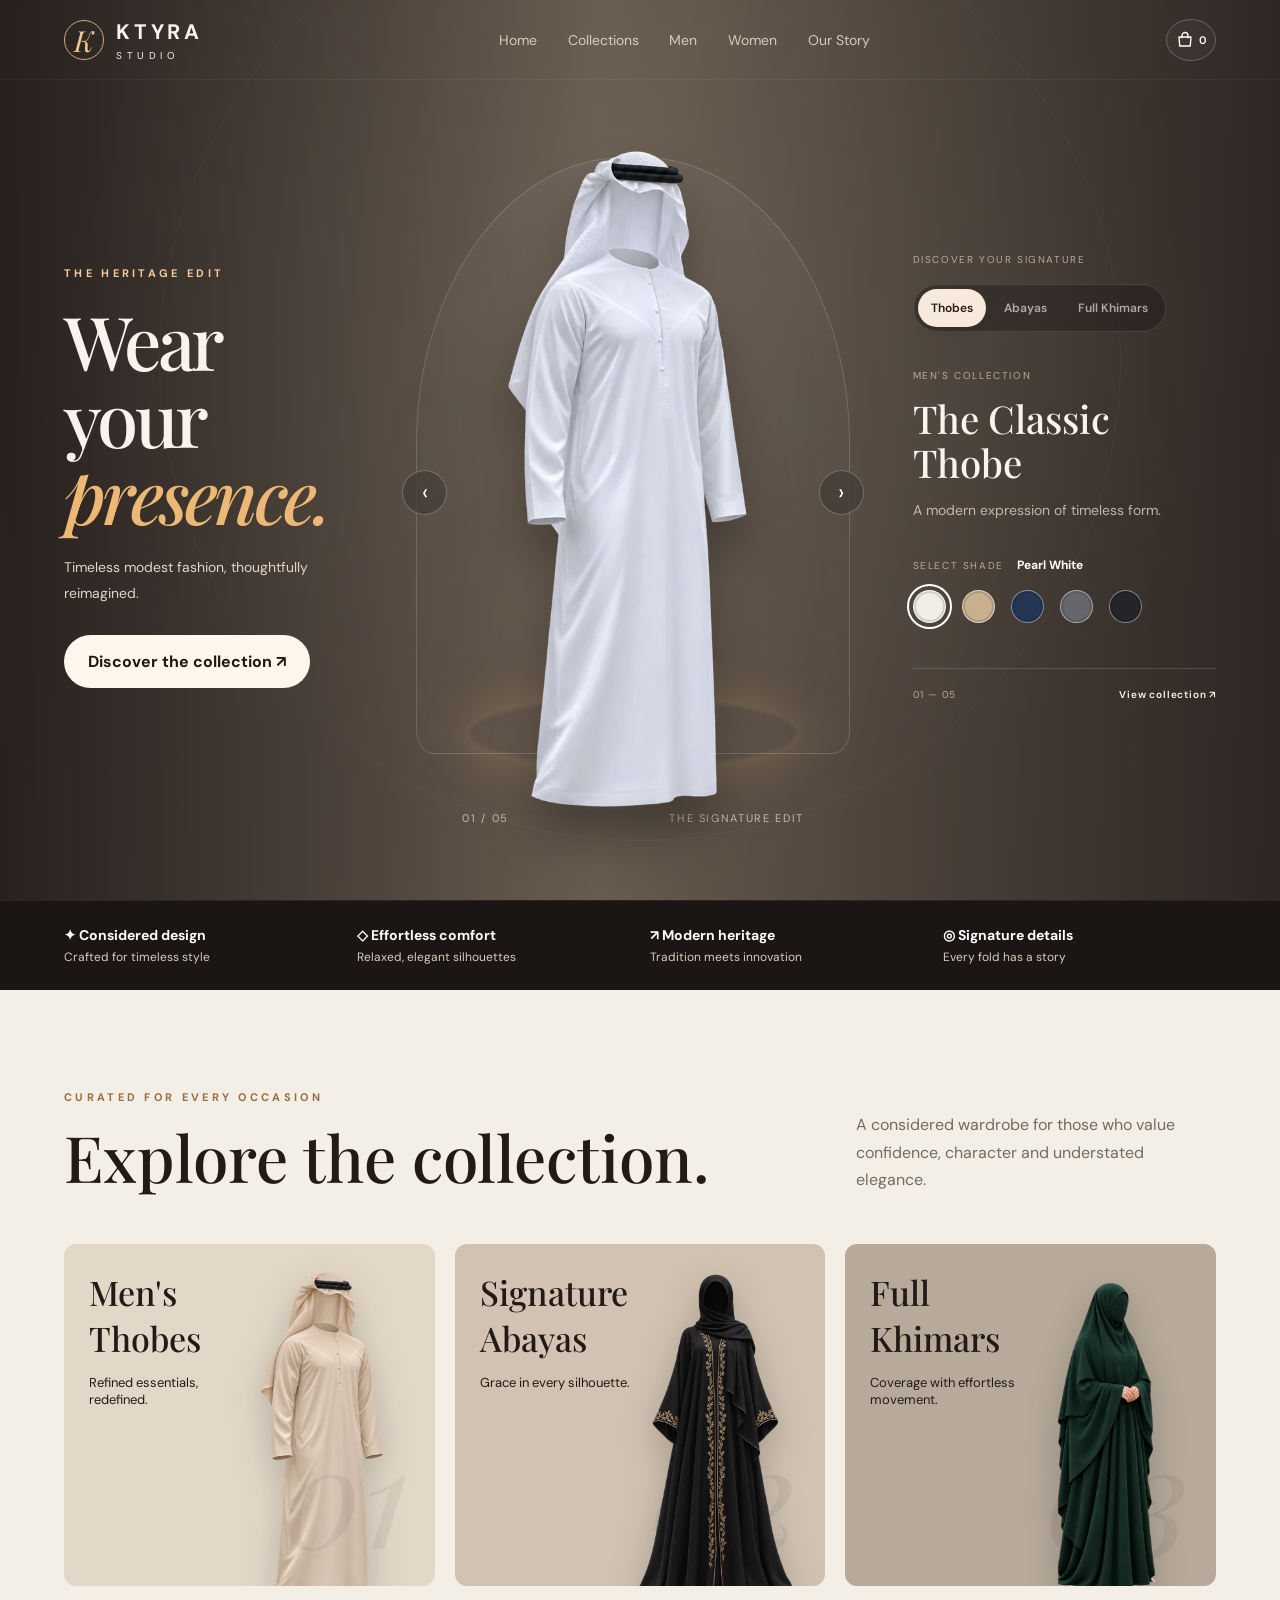
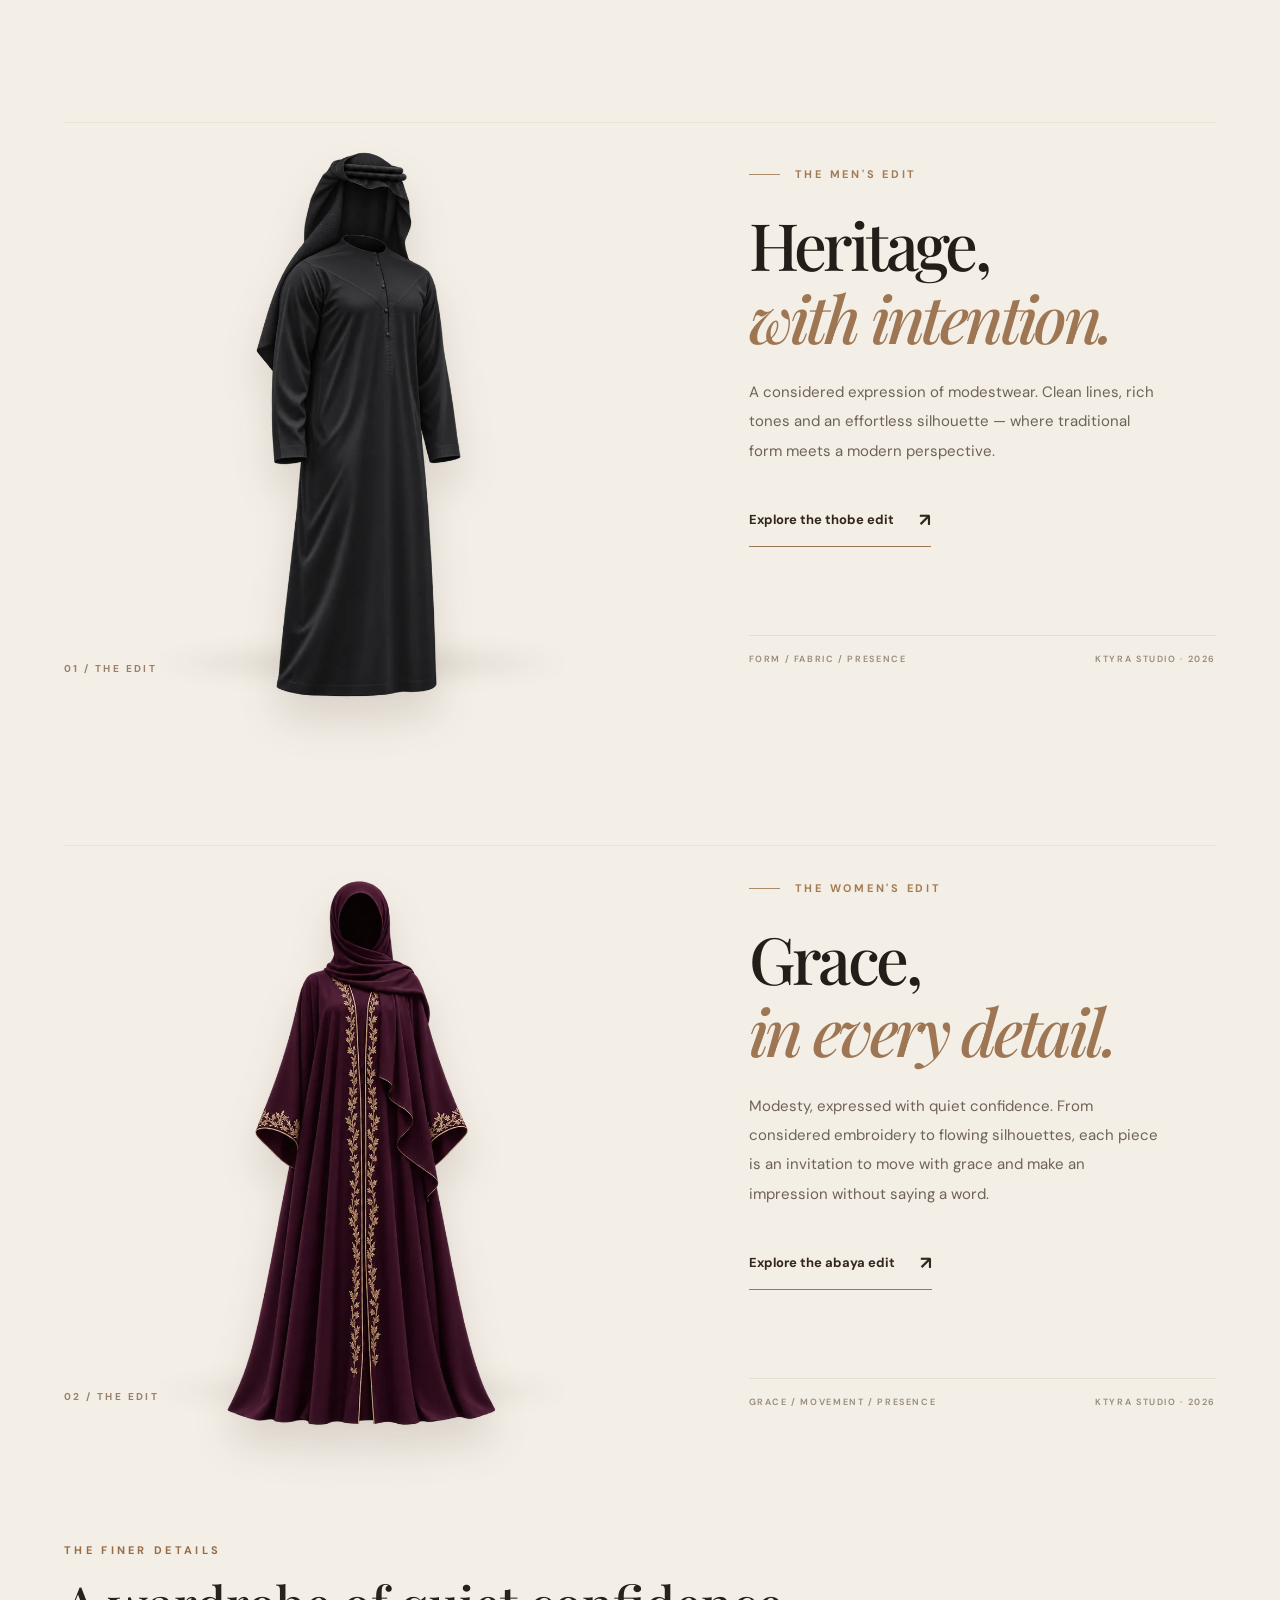
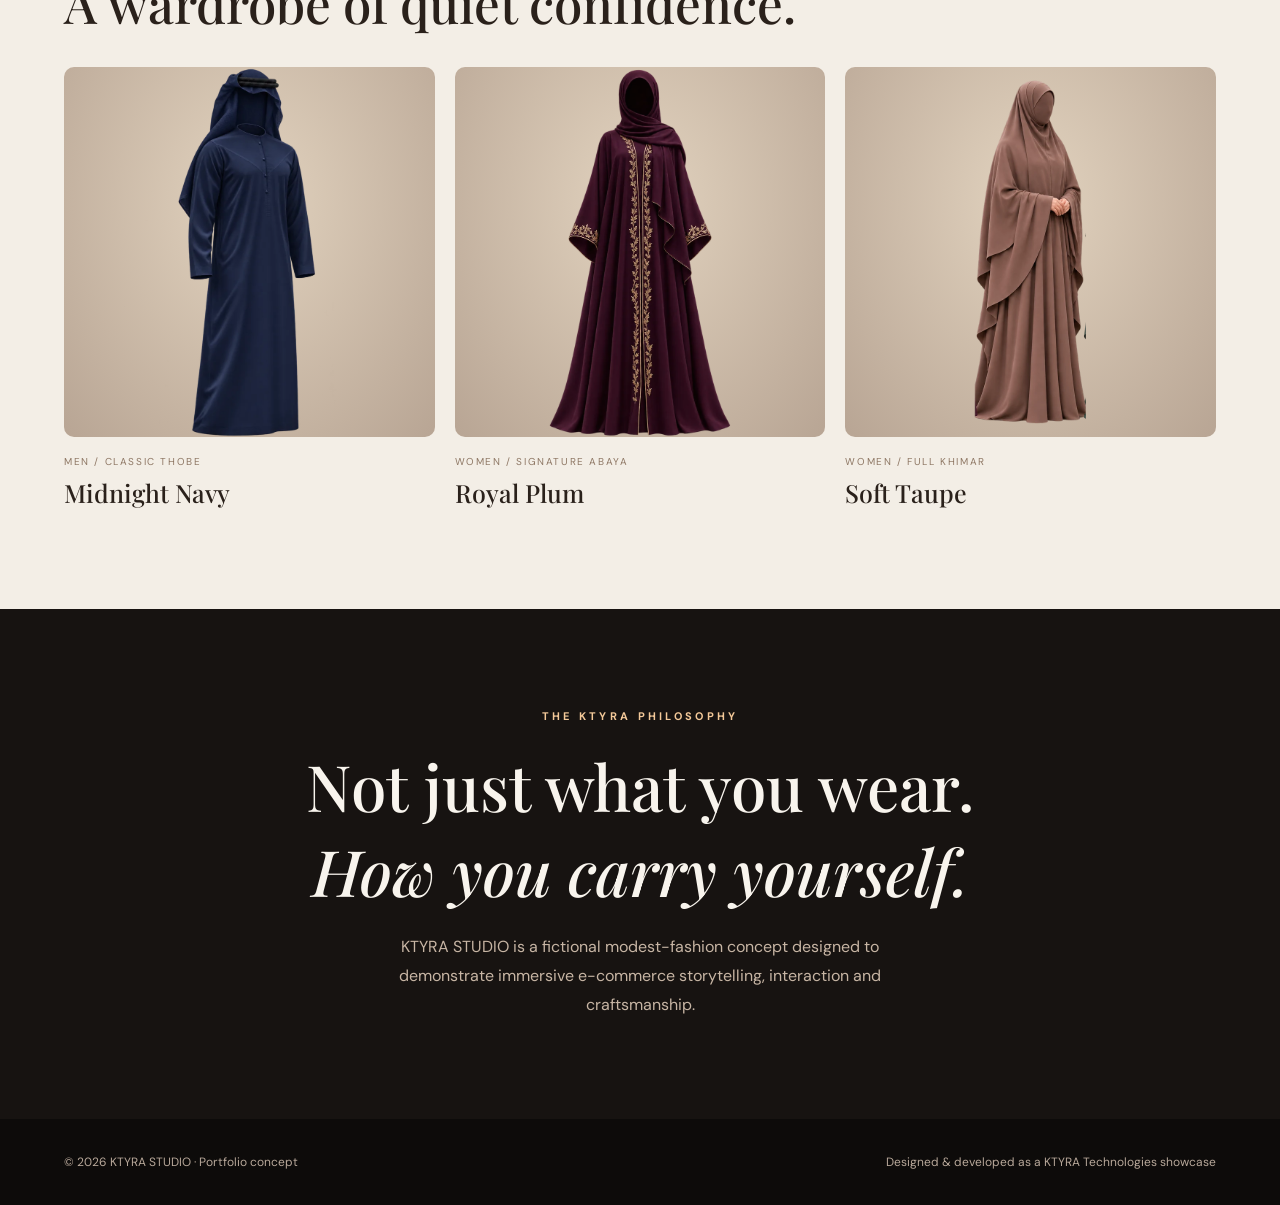
==== commit f8f53a7b: "feat: add reversed unboxed womens editorial feature" ====
--- a/index.html
+++ b/index.html
@@ -65,6 +65,34 @@
     </div>
   </div>
 </section>
+<section class="editorial-feature editorial-feature--women" id="womens-edit" aria-labelledby="womens-edit-title">
+  <div class="editorial-feature__inner">
+    <div class="editorial-feature__visual">
+      <div class="editorial-feature__ground" aria-hidden="true"></div>
+      <img
+        src="./assets/products/women/abayas/embroidered-abaya-plum.webp"
+        width="760"
+        height="1040"
+        loading="lazy"
+        decoding="async"
+        alt="Royal plum embroidered abaya, displayed as a flowing faceless garment"
+      >
+      <span class="editorial-feature__index" aria-hidden="true">02 / THE EDIT</span>
+    </div>
+    <div class="editorial-feature__copy">
+      <div class="editorial-feature__eyebrow"><span class="editorial-feature__rule" aria-hidden="true"></span> THE WOMEN'S EDIT</div>
+      <h2 id="womens-edit-title">Grace,<br><em>in every detail.</em></h2>
+      <p>Modesty, expressed with quiet confidence. From considered embroidery to flowing silhouettes, each piece is an invitation to move with grace and make an impression without saying a word.</p>
+      <a class="editorial-feature__link" href="#home" data-featured-category="abayas" aria-label="Explore the abaya shades in the interactive showcase">
+        Explore the abaya edit <span aria-hidden="true">↗</span>
+      </a>
+      <div class="editorial-feature__signature" aria-hidden="true">
+        <span>GRACE / MOVEMENT / PRESENCE</span>
+        <span>KTYRA STUDIO · 2026</span>
+      </div>
+    </div>
+  </div>
+</section>
 <section class="curated-grid" aria-label="Selected signature pieces"><div class="grid-heading"><div><div class="eyebrow warm">THE FINER DETAILS</div><h2>A wardrobe of quiet confidence.</h2></div><span class="rail-hint" aria-hidden="true">SWIPE TO EXPLORE <span>→</span></span></div><div class="curated-items">
   <article><img loading="lazy" src="./assets/products/men/thobes/classic-thobe-midnight-navy.webp" alt="Midnight Navy Classic Thobe"><p>MEN / CLASSIC THOBE</p><h3>Midnight Navy</h3></article>
   <article><img loading="lazy" src="./assets/products/women/abayas/embroidered-abaya-plum.webp" alt="Plum embroidered abaya"><p>WOMEN / SIGNATURE ABAYA</p><h3>Royal Plum</h3></article>
--- a/styles.css
+++ b/styles.css
@@ -176,3 +176,155 @@
   .card,.card-product{transition:none}
   .card:hover,.card:hover .card-product{transform:none}
 }
+
+/* MEN'S EDIT / Transparent cutout editorial — no card, no photographic backdrop.
+   The visual blends with the existing warm page canvas. */
+.editorial-feature{
+  --editorial-paper:#f3eee6;
+  position:relative;
+  isolation:isolate;
+  background:var(--editorial-paper);
+  color:#241d19;
+  overflow:hidden;
+  padding:36px 5% 110px;
+}
+.editorial-feature__inner{
+  width:100%;
+  max-width:1480px;
+  margin:0 auto;
+  display:grid;
+  grid-template-columns:minmax(0,1.12fr) minmax(0,.88fr);
+  align-items:center;
+  gap:clamp(36px,7vw,125px);
+  border-top:1px solid #9e8c781f;
+}
+.editorial-feature__visual{
+  min-height:clamp(485px,45vw,650px);
+  position:relative;
+  display:flex;
+  justify-content:center;
+  align-items:flex-end;
+  padding:20px 0 0;
+}
+.editorial-feature__visual img{
+  display:block;
+  position:relative;
+  z-index:2;
+  width:min(100%,520px);
+  height:clamp(460px,43vw,620px);
+  object-fit:contain;
+  object-position:bottom;
+  filter:drop-shadow(0 24px 19px #59433326);
+  transform:translateY(0);
+  transition:transform .9s cubic-bezier(.22,.8,.2,1);
+}
+.editorial-feature__visual:hover img{transform:translateY(-8px)}
+.editorial-feature__ground{
+  position:absolute;
+  bottom:12px;
+  left:50%;
+  width:min(71%,430px);
+  height:48px;
+  border-radius:50%;
+  transform:translateX(-50%);
+  background:radial-gradient(ellipse,#44332326,transparent 70%);
+  filter:blur(8px);
+}
+.editorial-feature__index{
+  position:absolute;
+  left:0;
+  bottom:24px;
+  color:#9a8069;
+  font-size:10px;
+  font-weight:700;
+  letter-spacing:.24em;
+}
+.editorial-feature__copy{
+  max-width:540px;
+  padding:35px 0 25px;
+}
+.editorial-feature__eyebrow{
+  display:flex;
+  align-items:center;
+  gap:15px;
+  color:#a47c54;
+  font-size:11px;
+  font-weight:700;
+  letter-spacing:.25em;
+}
+.editorial-feature__rule{
+  display:block;
+  width:31px;
+  height:1px;
+  background:#ad8d69;
+}
+.editorial-feature__copy h2{
+  font:500 clamp(45px,5.1vw,78px)/1.11 'Playfair Display',serif;
+  letter-spacing:-.055em;
+  margin:27px 0 25px;
+}
+.editorial-feature__copy h2 em{
+  color:#9e7653;
+  font-weight:500;
+}
+.editorial-feature__copy p{
+  max-width:415px;
+  font-size:15px;
+  line-height:1.95;
+  color:#6f6257;
+  margin:0 0 38px;
+}
+.editorial-feature__link{
+  display:inline-flex;
+  align-items:center;
+  gap:25px;
+  min-height:43px;
+  padding:0 0 10px;
+  border-bottom:1px solid #997755;
+  color:#32261e;
+  font-size:13px;
+  font-weight:700;
+  transition:gap .35s cubic-bezier(.22,.8,.2,1),color .2s ease;
+}
+.editorial-feature__link:hover{gap:35px;color:#8d613d}
+.editorial-feature__link span{font-size:18px;line-height:1}
+.editorial-feature__signature{
+  display:flex;
+  justify-content:space-between;
+  gap:24px;
+  border-top:1px solid #a997812e;
+  margin-top:88px;
+  padding-top:17px;
+  color:#998a79;
+  font-size:9px;
+  font-weight:600;
+  letter-spacing:.18em;
+}
+@media(max-width:950px){
+  .editorial-feature__inner{gap:30px;grid-template-columns:1fr 1fr}
+  .editorial-feature__visual{min-height:490px}
+  .editorial-feature__visual img{height:480px}
+  .editorial-feature__copy h2{font-size:clamp(40px,5vw,57px)}
+  .editorial-feature__signature{margin-top:45px;flex-direction:column;gap:8px}
+}
+@media(max-width:680px){
+  .editorial-feature{padding:12px 6% 73px}
+  .editorial-feature__inner{display:flex;flex-direction:column;gap:4px}
+  .editorial-feature__visual{width:100%;min-height:405px;padding-top:16px}
+  .editorial-feature__visual img{width:100%;height:410px}
+  .editorial-feature__ground{bottom:10px}
+  .editorial-feature__index{left:0;bottom:14px;font-size:9px}
+  .editorial-feature__copy{max-width:100%;width:100%;padding:27px 0 0}
+  .editorial-feature__eyebrow{font-size:10px}
+  .editorial-feature__copy h2{font-size:clamp(42px,11vw,60px);margin:19px 0 19px}
+  .editorial-feature__copy p{font-size:14px;line-height:1.8;margin-bottom:27px}
+  .editorial-feature__signature{margin-top:51px;flex-direction:row;gap:12px;flex-wrap:wrap;font-size:8px}
+}
+@media(max-width:360px){
+  .editorial-feature__visual{min-height:360px}
+  .editorial-feature__visual img{height:366px}
+}
+@media(prefers-reduced-motion:reduce){
+  .editorial-feature__visual img,.editorial-feature__link{transition:none}
+  .editorial-feature__visual:hover img{transform:none}
+}
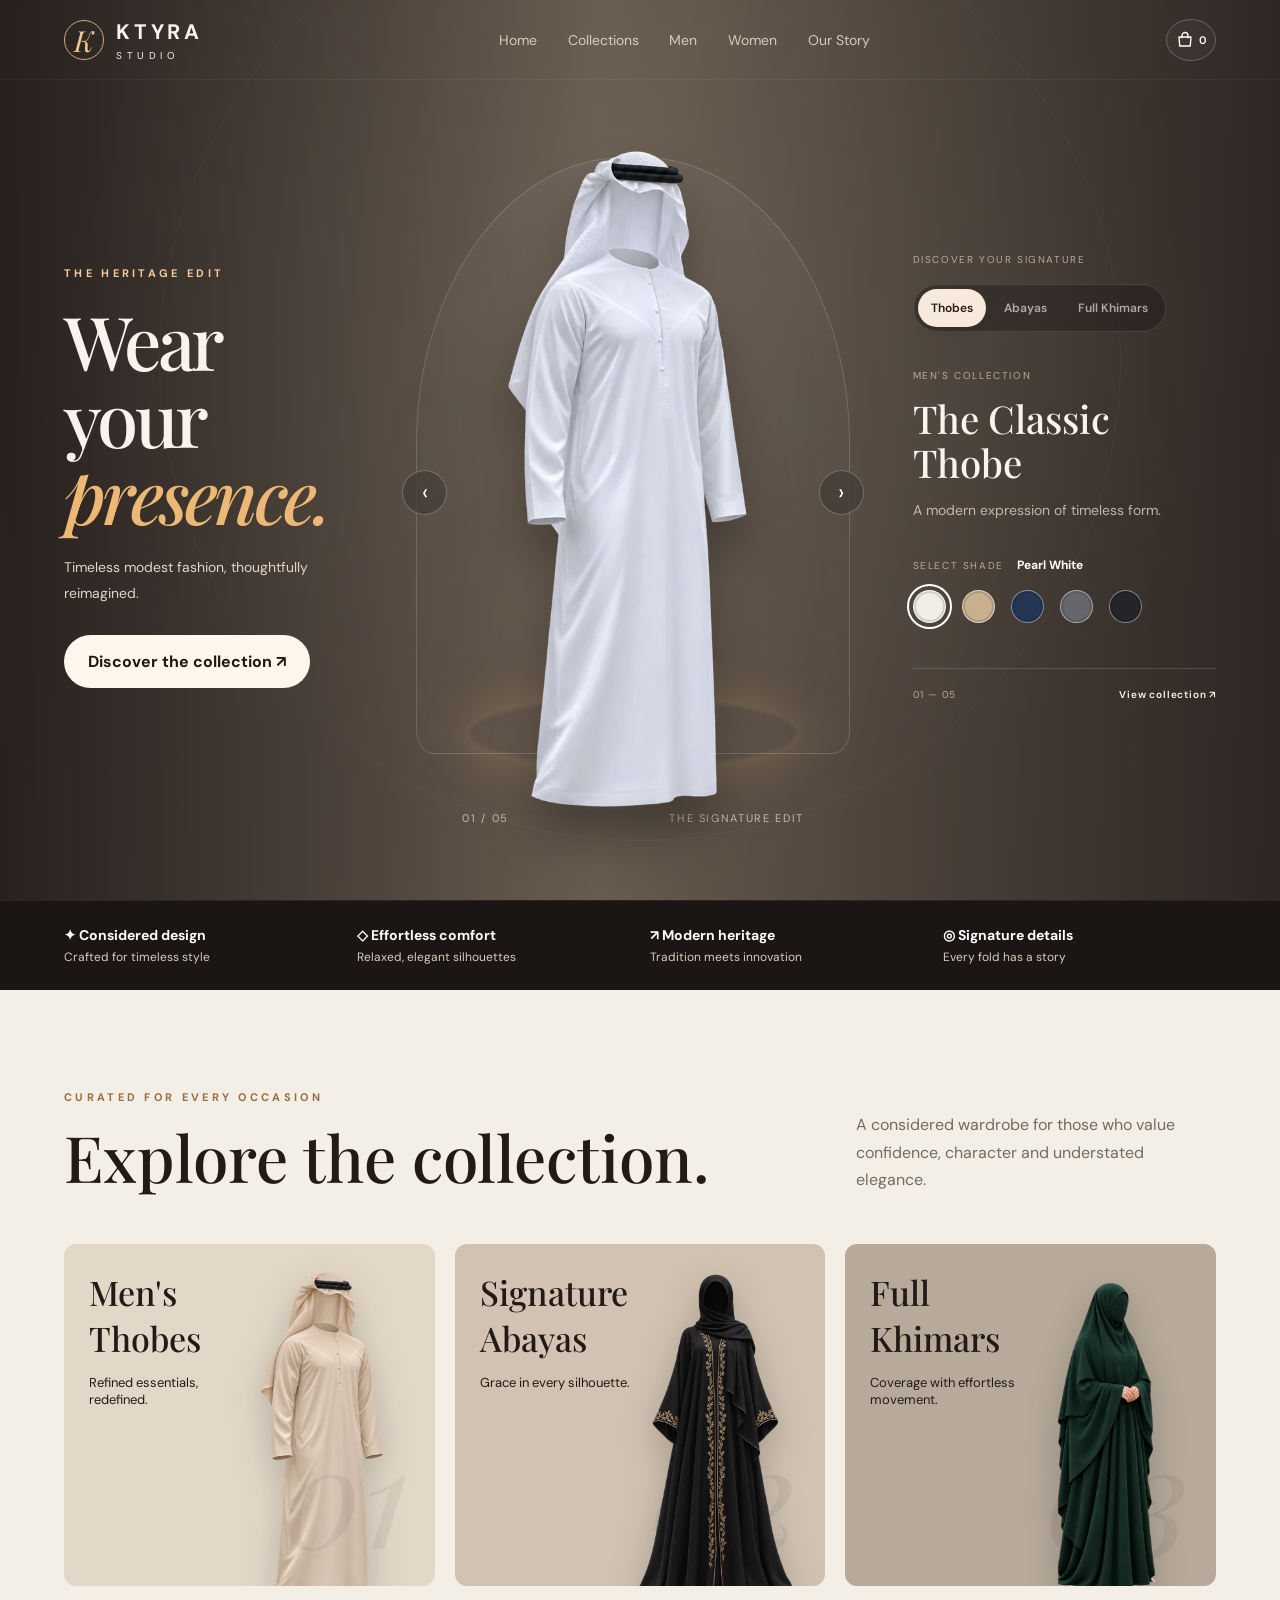
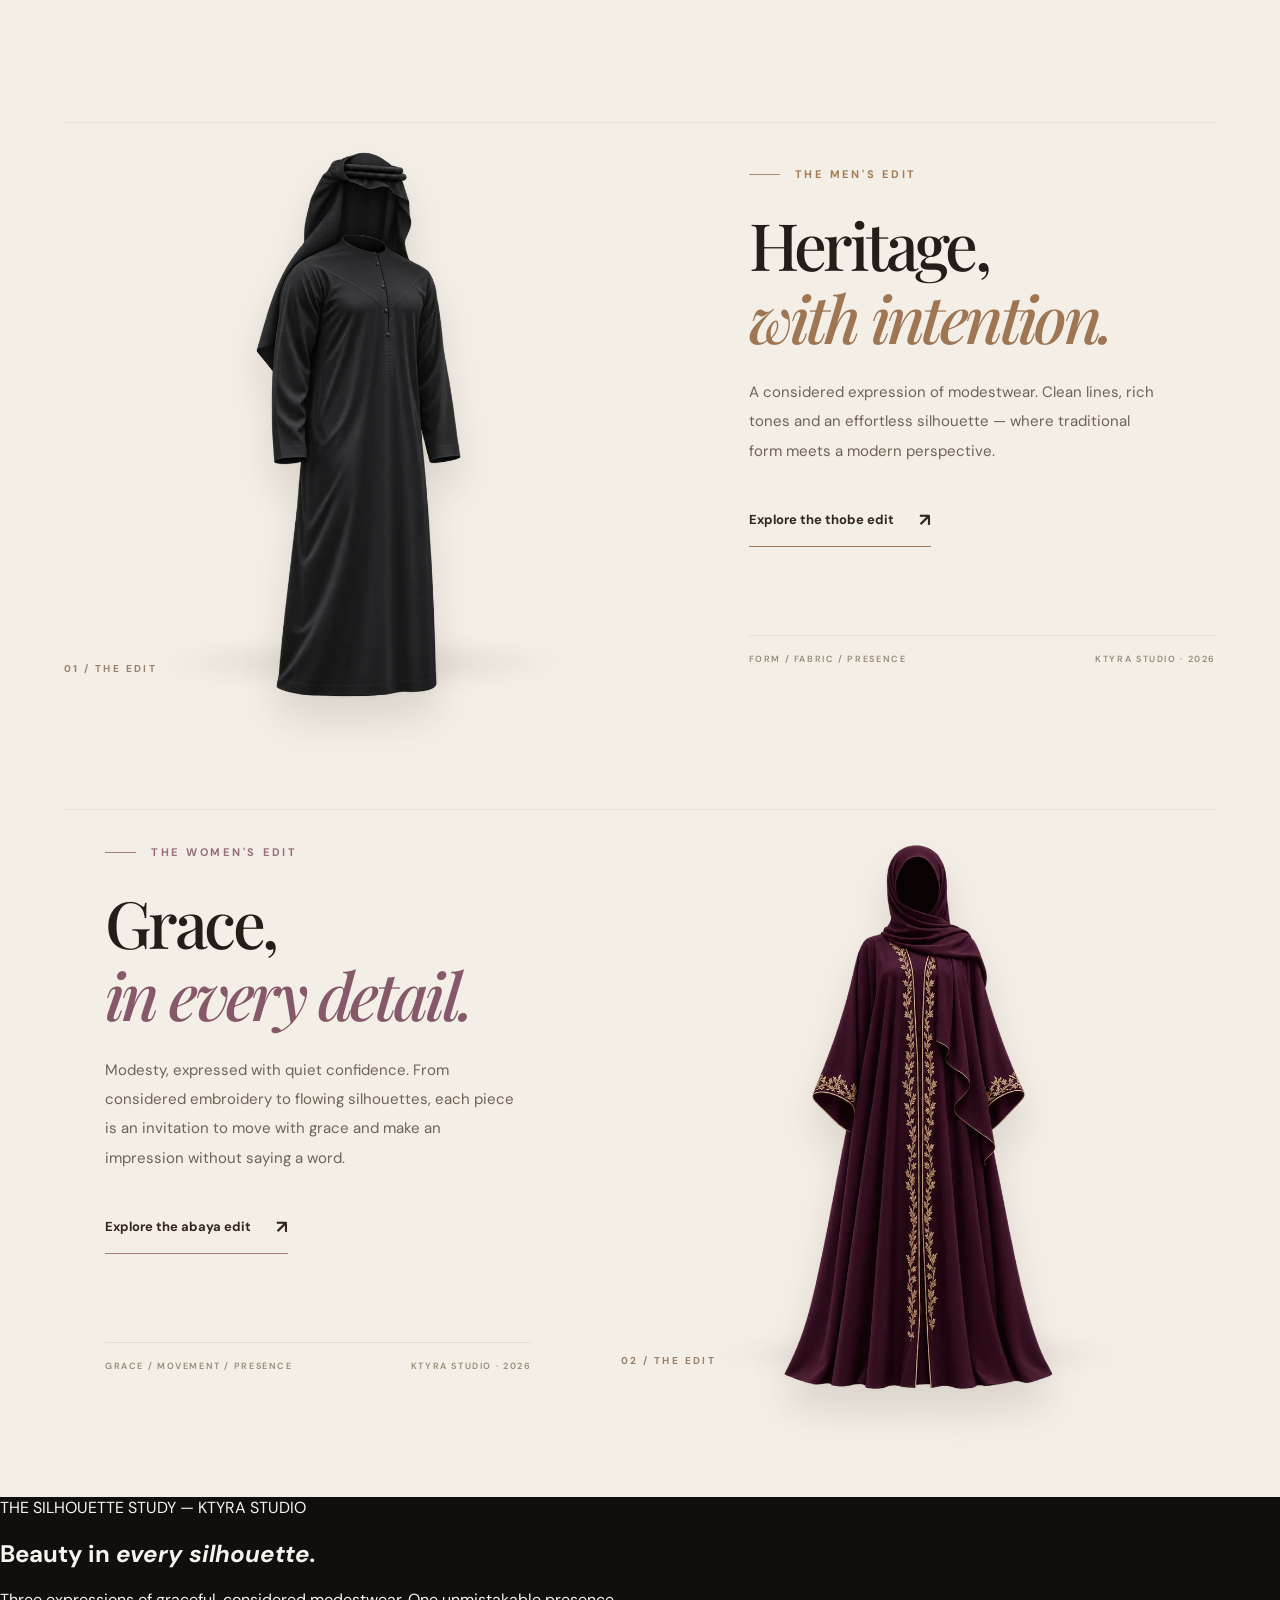
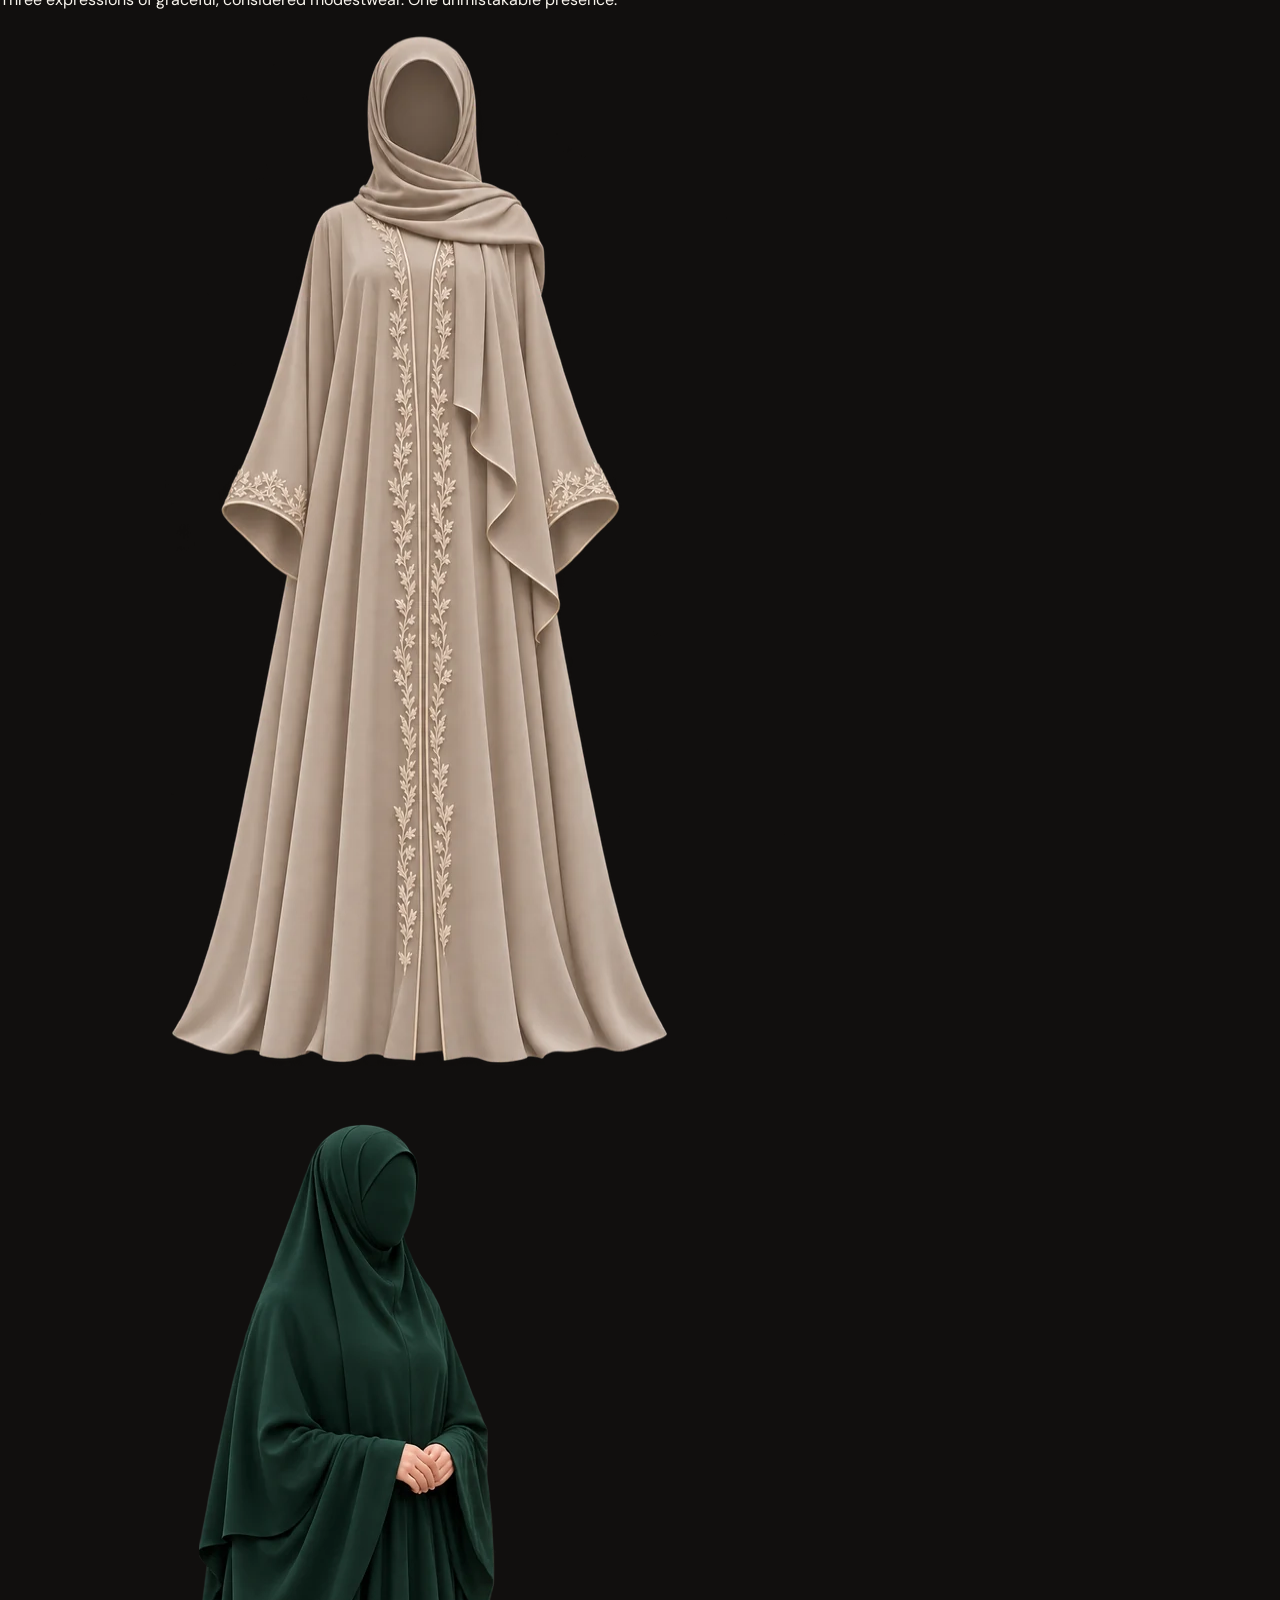
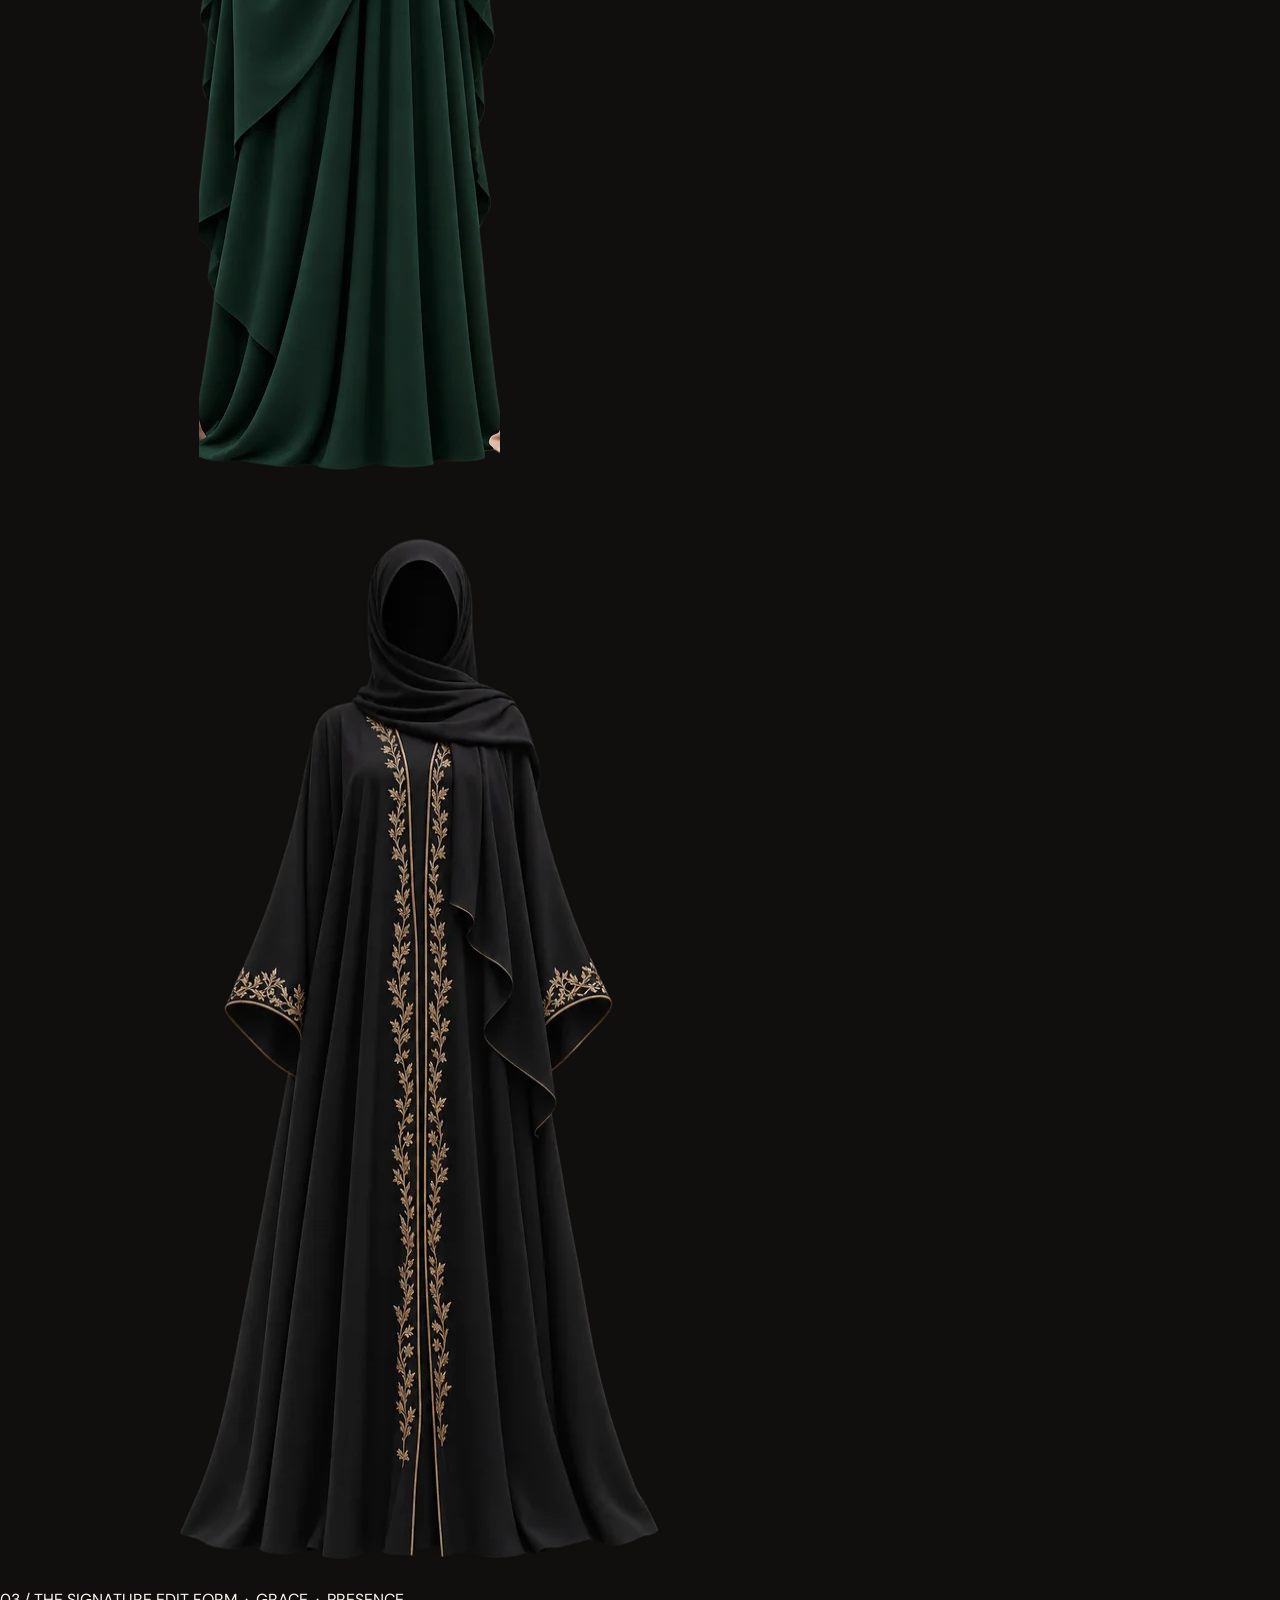
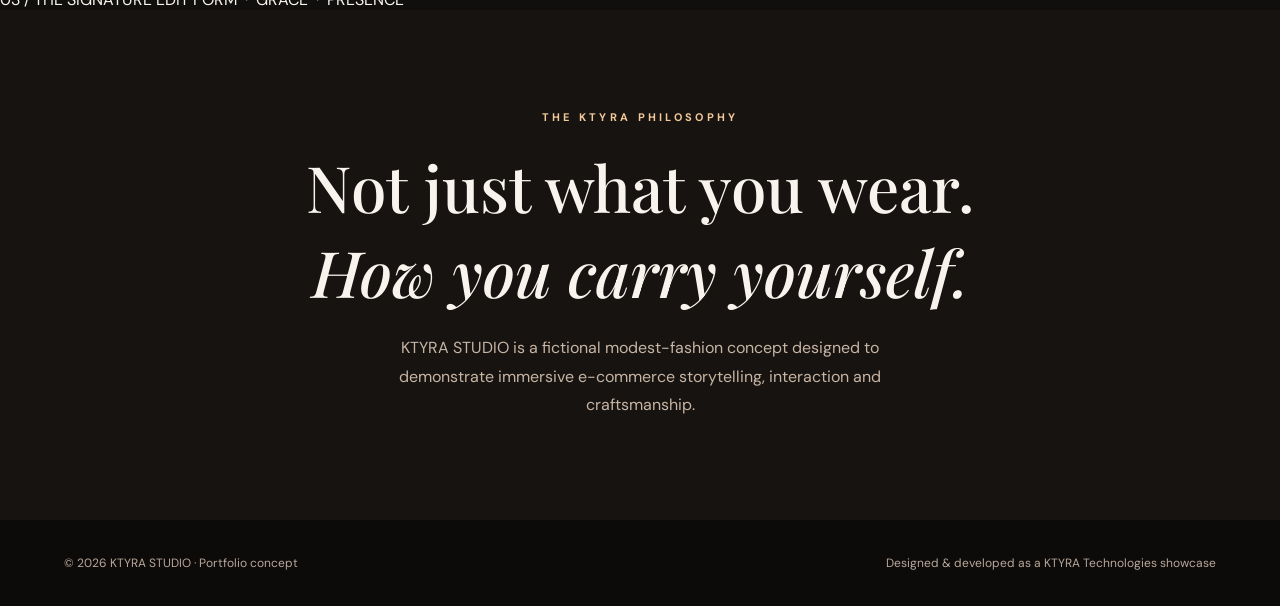
==== commit 2d8e0891: "feat: create transparent three-look silhouette campaign near footer" ====
--- a/index.html
+++ b/index.html
@@ -93,9 +93,27 @@
     </div>
   </div>
 </section>
-<section class="curated-grid" aria-label="Selected signature pieces"><div class="grid-heading"><div><div class="eyebrow warm">THE FINER DETAILS</div><h2>A wardrobe of quiet confidence.</h2></div><span class="rail-hint" aria-hidden="true">SWIPE TO EXPLORE <span>→</span></span></div><div class="curated-items">
-  <article><img loading="lazy" src="./assets/products/men/thobes/classic-thobe-midnight-navy.webp" alt="Midnight Navy Classic Thobe"><p>MEN / CLASSIC THOBE</p><h3>Midnight Navy</h3></article>
-  <article><img loading="lazy" src="./assets/products/women/abayas/embroidered-abaya-plum.webp" alt="Plum embroidered abaya"><p>WOMEN / SIGNATURE ABAYA</p><h3>Royal Plum</h3></article>
-  <article><img loading="lazy" src="./assets/products/women/hijabs/full-khimar-taupe.webp" alt="Taupe full khimar"><p>WOMEN / FULL KHIMAR</p><h3>Soft Taupe</h3></article>
-  </div></section><section class="story" id="story"><div class="eyebrow">THE KTYRA PHILOSOPHY</div><h2>Not just what you wear.<br><em>How you carry yourself.</em></h2><p>KTYRA STUDIO is a fictional modest-fashion concept designed to demonstrate immersive e-commerce storytelling, interaction and craftsmanship.</p></section>
+<section class="silhouette-campaign" id="silhouette-study" aria-labelledby="silhouette-study-title">
+  <div class="silhouette-campaign__intro">
+    <div class="silhouette-campaign__eyebrow">THE SILHOUETTE STUDY <span aria-hidden="true">—</span> KTYRA STUDIO</div>
+    <h2 id="silhouette-study-title">Beauty in <em>every silhouette.</em></h2>
+    <p>Three expressions of graceful, considered modestwear. One unmistakable presence.</p>
+  </div>
+  <div class="silhouette-campaign__stage" role="group" aria-label="Three coordinated women's garments">
+    <figure class="silhouette-campaign__figure silhouette-campaign__figure--sand">
+      <img src="./assets/products/women/abayas/embroidered-abaya-sand.webp" width="760" height="1040" loading="lazy" decoding="async" alt="Sand beige embroidered abaya, a graceful full-length silhouette">
+    </figure>
+    <figure class="silhouette-campaign__figure silhouette-campaign__figure--emerald">
+      <img src="./assets/products/women/hijabs/full-khimar-emerald.webp" width="620" height="1020" loading="lazy" decoding="async" alt="Emerald green full-length khimar with flowing coverage">
+    </figure>
+    <figure class="silhouette-campaign__figure silhouette-campaign__figure--onyx">
+      <img src="./assets/products/women/abayas/embroidered-abaya-onyx.webp" width="760" height="1040" loading="lazy" decoding="async" alt="Onyx black embroidered abaya centered in the signature modestwear grouping">
+    </figure>
+  </div>
+  <div class="silhouette-campaign__footer" aria-hidden="true">
+    <span>03 / THE SIGNATURE EDIT</span>
+    <span>FORM &nbsp;·&nbsp; GRACE &nbsp;·&nbsp; PRESENCE</span>
+  </div>
+</section>
+<section class="story" id="story"><div class="eyebrow">THE KTYRA PHILOSOPHY</div><h2>Not just what you wear.<br><em>How you carry yourself.</em></h2><p>KTYRA STUDIO is a fictional modest-fashion concept designed to demonstrate immersive e-commerce storytelling, interaction and craftsmanship.</p></section>
 <footer><span>© 2026 KTYRA STUDIO · Portfolio concept</span><span>Designed &amp; developed as a KTYRA Technologies showcase</span></footer><div class="toast" id="toast" role="status" aria-live="polite"></div><script src="./script.js" defer></script></body></html>
--- a/styles.css
+++ b/styles.css
@@ -328,3 +328,61 @@
   .editorial-feature__visual img,.editorial-feature__link{transition:none}
   .editorial-feature__visual:hover img{transform:none}
 }
+
+/* WOMEN'S EDIT: companion to the men's feature.
+   Reversed editorial arrangement; the existing plum abaya remains an
+   unboxed transparent cutout on the same warm, uninterrupted page surface. */
+.editorial-feature--women{
+  padding-top:0;
+  padding-bottom:100px;
+}
+.editorial-feature--women .editorial-feature__inner{
+  grid-template-columns:minmax(0,.88fr) minmax(0,1.12fr);
+  gap:clamp(36px,7vw,125px);
+}
+.editorial-feature--women .editorial-feature__copy{
+  grid-column:1;
+  grid-row:1;
+  padding-left:clamp(0px,3.2vw,55px);
+}
+.editorial-feature--women .editorial-feature__visual{
+  grid-column:2;
+  grid-row:1;
+}
+.editorial-feature--women .editorial-feature__copy h2 em{
+  color:#855969;
+}
+.editorial-feature--women .editorial-feature__eyebrow{
+  color:#986d79;
+}
+.editorial-feature--women .editorial-feature__rule{
+  background:#a67b88;
+}
+.editorial-feature--women .editorial-feature__link{
+  border-color:#a67b88;
+}
+.editorial-feature--women .editorial-feature__link:hover{
+  color:#855969;
+}
+@media(max-width:950px){
+  .editorial-feature--women .editorial-feature__inner{
+    grid-template-columns:1fr 1fr;
+    gap:30px;
+  }
+  .editorial-feature--women .editorial-feature__copy{padding-left:0}
+}
+@media(max-width:680px){
+  .editorial-feature--women{padding-top:0;padding-bottom:75px}
+  .editorial-feature--women .editorial-feature__inner{
+    display:flex;
+    flex-direction:column;
+    gap:4px;
+  }
+  .editorial-feature--women .editorial-feature__visual{
+    order:0;
+  }
+  .editorial-feature--women .editorial-feature__copy{
+    order:1;
+    padding-left:0;
+  }
+}
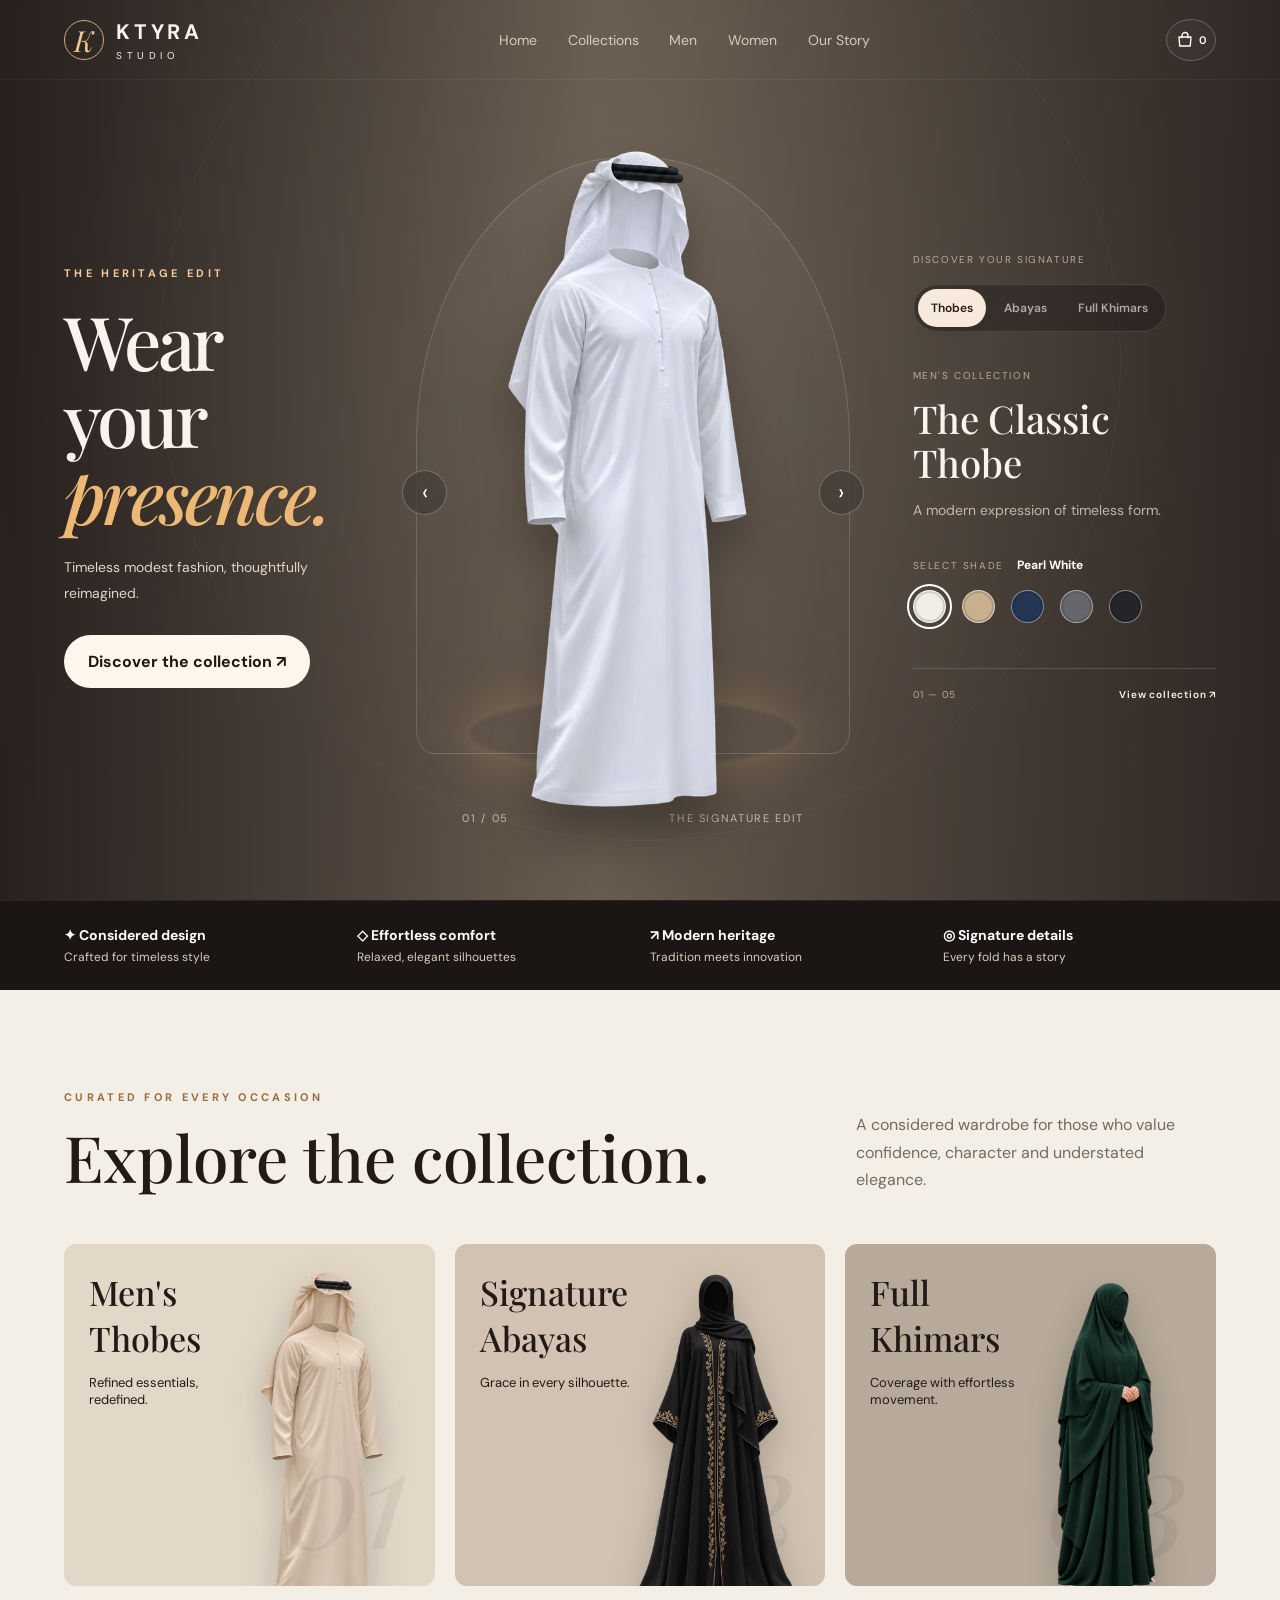
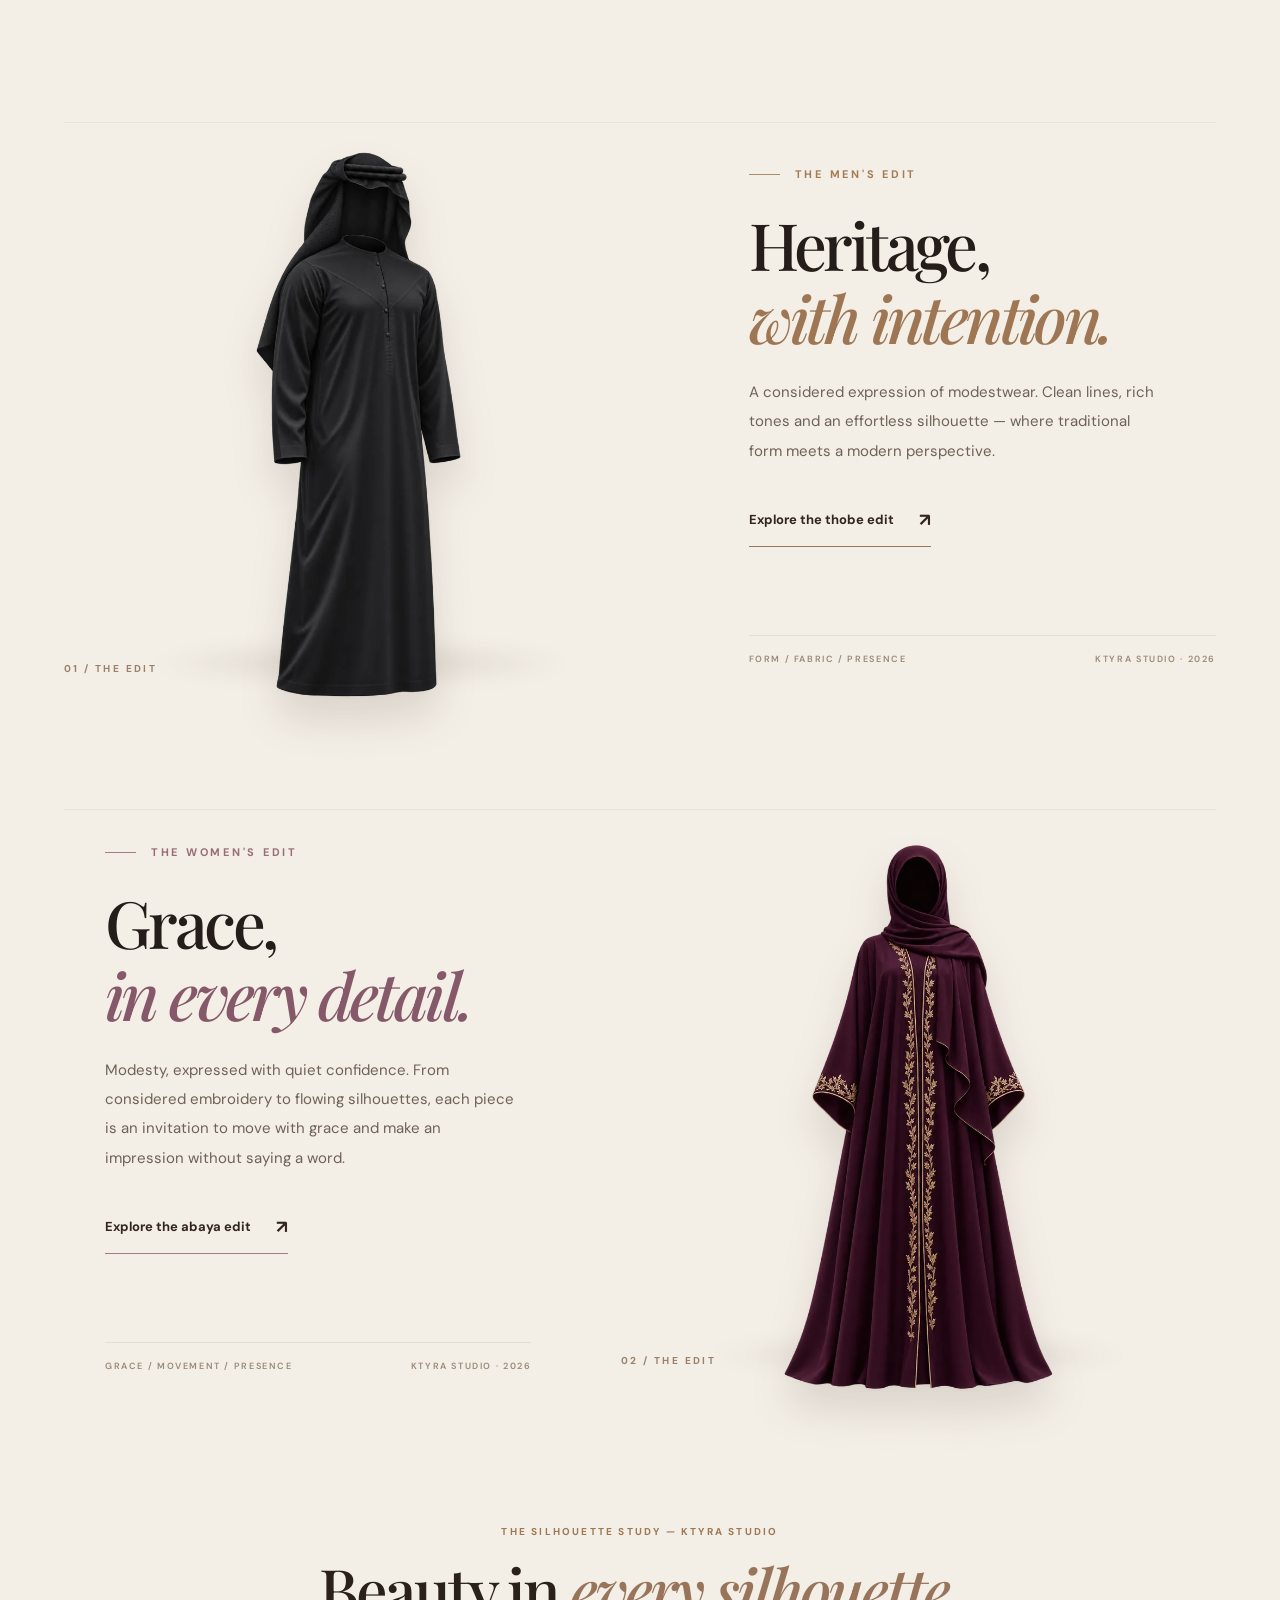
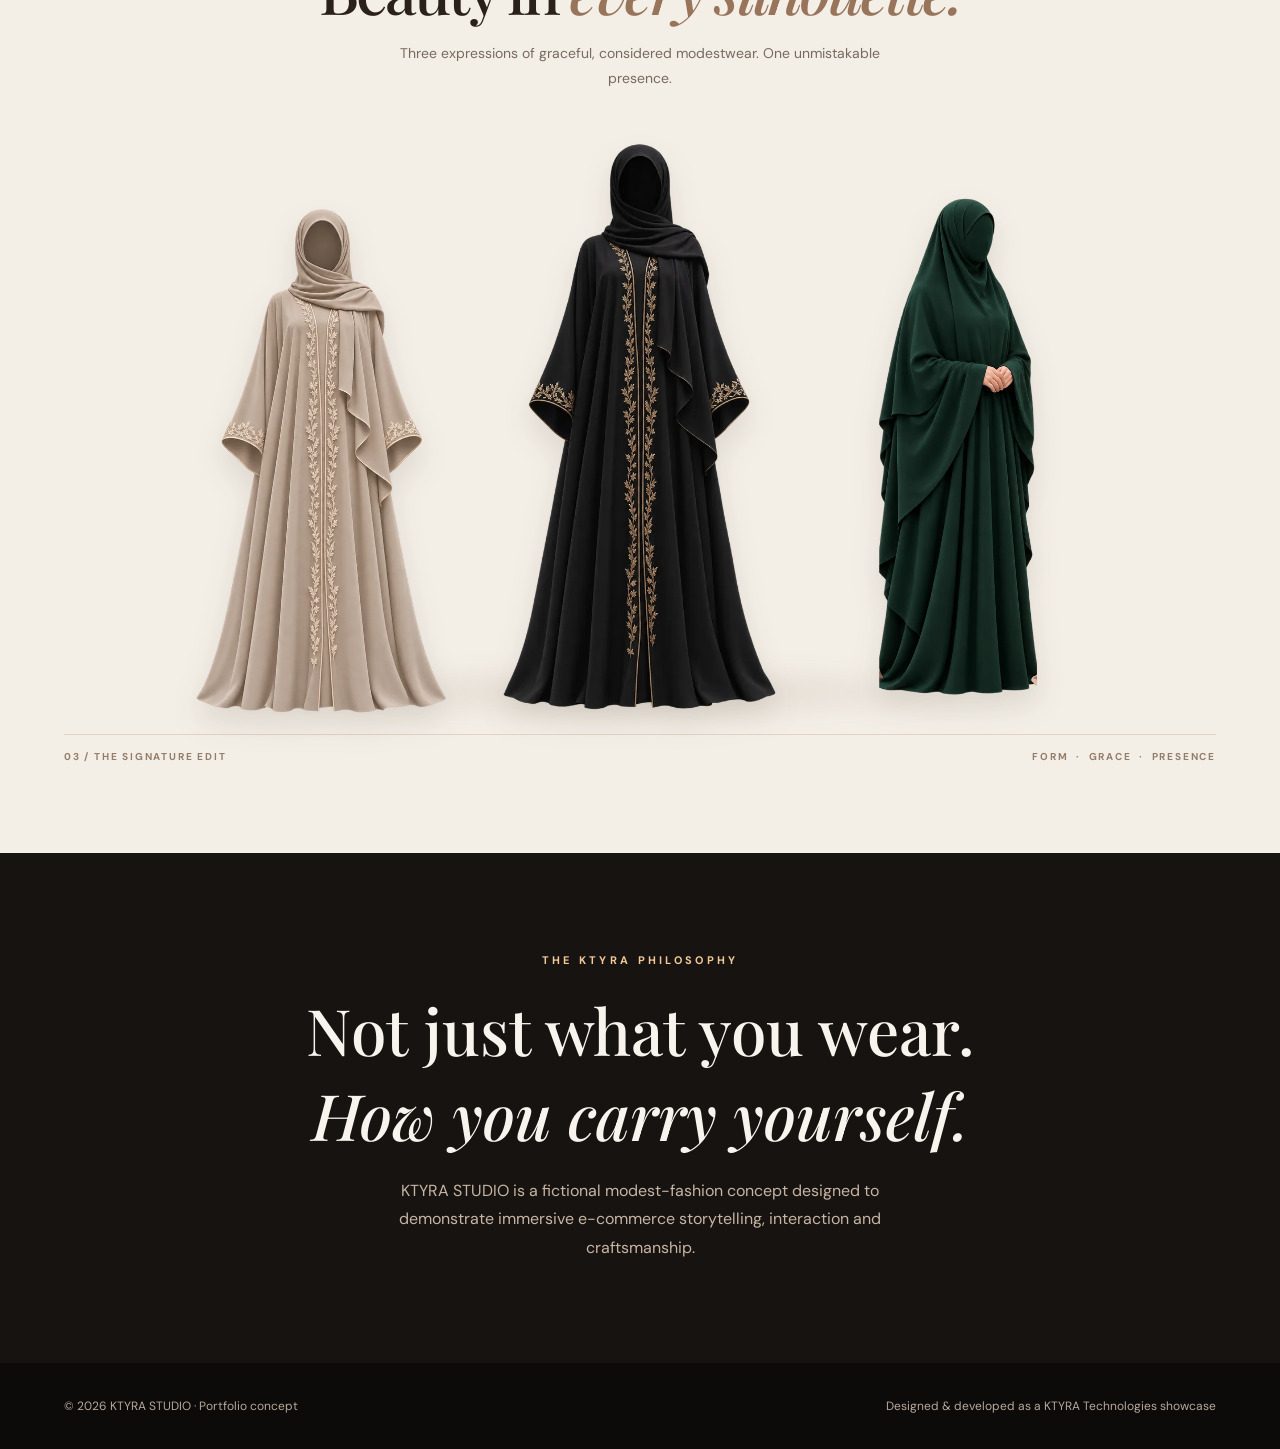
==== commit e222f2fe: "feat: route men's homepage links to dedicated collection page" ====
--- a/index.html
+++ b/index.html
@@ -6,7 +6,7 @@
 <link href="https://fonts.googleapis.com/css2?family=DM+Sans:wght@400;500;600;700&family=Playfair+Display:ital,wght@0,500;0,600;1,500&display=swap" rel="stylesheet">
 <link rel="stylesheet" href="./styles.css"></head><body>
 <main class="hero" id="home"><div class="hero-wash" aria-hidden="true"></div>
-<nav class="nav" aria-label="Primary navigation"><a class="brand" href="#home" aria-label="KTYRA Studio home"><span class="mark" aria-hidden="true">K</span><span><strong>KTYRA</strong><small>STUDIO</small></span></a><div class="navlinks"><a href="#home">Home</a><a href="#collections">Collections</a><a href="#men-collection">Men</a><a href="#women-collection">Women</a><a href="#story">Our Story</a></div><div class="navright"><button class="iconbtn" aria-label="Demo shopping bag" id="bag"><svg width="18" height="20" viewBox="0 0 24 24" fill="none" stroke="currentColor" stroke-width="1.8" stroke-linecap="round" stroke-linejoin="round" aria-hidden="true"><path d="M4 8h16l-1 12H5L4 8Z"/><path d="M8 9V6a4 4 0 0 1 8 0v3"/></svg> <span id="count">0</span></button><details class="mobile-menu"><summary aria-label="Open navigation menu"><span class="menu-lines" aria-hidden="true"><span></span><span></span><span></span></span><span>Menu</span></summary><nav class="mobile-menu-links" aria-label="Mobile navigation"><a href="#home">Home</a><a href="#collections">Collections</a><a href="#men-collection">Men's Thobes</a><a href="#women-collection">Women's Abayas</a><a href="#khimars-collection">Full Khimars</a><a href="#story">Our Story</a></nav></details></div></nav>
+<nav class="nav" aria-label="Primary navigation"><a class="brand" href="#home" aria-label="KTYRA Studio home"><span class="mark" aria-hidden="true">K</span><span><strong>KTYRA</strong><small>STUDIO</small></span></a><div class="navlinks"><a href="#home">Home</a><a href="#collections">Collections</a><a href="./men.html">Men</a><a href="#women-collection">Women</a><a href="#story">Our Story</a></div><div class="navright"><button class="iconbtn" aria-label="Demo shopping bag" id="bag"><svg width="18" height="20" viewBox="0 0 24 24" fill="none" stroke="currentColor" stroke-width="1.8" stroke-linecap="round" stroke-linejoin="round" aria-hidden="true"><path d="M4 8h16l-1 12H5L4 8Z"/><path d="M8 9V6a4 4 0 0 1 8 0v3"/></svg> <span id="count">0</span></button><details class="mobile-menu"><summary aria-label="Open navigation menu"><span class="menu-lines" aria-hidden="true"><span></span><span></span><span></span></span><span>Menu</span></summary><nav class="mobile-menu-links" aria-label="Mobile navigation"><a href="#home">Home</a><a href="#collections">Collections</a><a href="./men.html">Men's Thobes</a><a href="#women-collection">Women's Abayas</a><a href="#khimars-collection">Full Khimars</a><a href="#story">Our Story</a></nav></details></div></nav>
 <div class="layout"><section class="copy"><div class="eyebrow">THE HERITAGE EDIT</div><h1>Wear your<br><em>presence.</em></h1><p>Timeless modest fashion, thoughtfully reimagined.</p><div class="actions"><a href="#collections" class="primary">Discover the collection ↗</a></div></section>
 <section class="stage" id="stage" aria-label="Featured product preview. Swipe to browse colors.">
   <div class="stage-arch" aria-hidden="true"></div>
@@ -35,7 +35,7 @@
 </aside>
 </div></main>
 <section class="benefits" aria-label="Brand features"><div><strong>✦ Considered design</strong>Crafted for timeless style</div><div><strong>◇ Effortless comfort</strong>Relaxed, elegant silhouettes</div><div><strong>↗ Modern heritage</strong>Tradition meets innovation</div><div><strong>◎ Signature details</strong>Every fold has a story</div></section>
-<section class="collections" id="collections"><div class="sectiontop"><div><div class="eyebrow warm">CURATED FOR EVERY OCCASION</div><h2>Explore the collection.</h2></div><p>A considered wardrobe for those who value confidence, character and understated elegance.</p></div><div class="cards"><article class="card" id="men-collection"><div><h3>Men&#39;s Thobes</h3><p>Refined essentials, redefined.</p></div><img loading="lazy" class="card-product" src="./assets/products/men/thobes/classic-thobe-desert-sand.webp" alt="Desert Sand Classic Thobe"><div class="decor">01</div></article><article class="card" id="women-collection"><div><h3>Signature Abayas</h3><p>Grace in every silhouette.</p></div><img loading="lazy" class="card-product" src="./assets/products/women/abayas/embroidered-abaya-onyx.webp" alt="Black embroidered abaya"><div class="decor">02</div></article><article class="card" id="khimars-collection"><div><h3>Full Khimars</h3><p>Coverage with effortless movement.</p></div><img loading="lazy" class="card-product" src="./assets/products/women/hijabs/full-khimar-emerald.webp" alt="Emerald full khimar"><div class="decor">03</div></article></div></section>
+<section class="collections" id="collections"><div class="sectiontop"><div><div class="eyebrow warm">CURATED FOR EVERY OCCASION</div><h2>Explore the collection.</h2></div><p>A considered wardrobe for those who value confidence, character and understated elegance.</p></div><div class="cards"><article class="card" id="men-collection"><div><h3><a href="./men.html" aria-label="Browse the Men's Thobes collection">Men&#39;s Thobes</a></h3><p>Refined essentials, redefined.</p></div><img loading="lazy" class="card-product" src="./assets/products/men/thobes/classic-thobe-desert-sand.webp" alt="Desert Sand Classic Thobe"><div class="decor">01</div></article><article class="card" id="women-collection"><div><h3>Signature Abayas</h3><p>Grace in every silhouette.</p></div><img loading="lazy" class="card-product" src="./assets/products/women/abayas/embroidered-abaya-onyx.webp" alt="Black embroidered abaya"><div class="decor">02</div></article><article class="card" id="khimars-collection"><div><h3>Full Khimars</h3><p>Coverage with effortless movement.</p></div><img loading="lazy" class="card-product" src="./assets/products/women/hijabs/full-khimar-emerald.webp" alt="Emerald full khimar"><div class="decor">03</div></article></div></section>
 
 <section class="editorial-feature editorial-feature--men" id="mens-edit" aria-labelledby="mens-edit-title">
   <div class="editorial-feature__inner">
@@ -55,7 +55,7 @@
       <div class="editorial-feature__eyebrow"><span class="editorial-feature__rule" aria-hidden="true"></span> THE MEN'S EDIT</div>
       <h2 id="mens-edit-title">Heritage,<br><em>with intention.</em></h2>
       <p>A considered expression of modestwear. Clean lines, rich tones and an effortless silhouette — where traditional form meets a modern perspective.</p>
-      <a class="editorial-feature__link" href="#home" data-featured-category="thobes" aria-label="Explore the thobe shades in the interactive showcase">
+      <a class="editorial-feature__link" href="./men.html" aria-label="Explore the Men's Collection page">
         Explore the thobe edit <span aria-hidden="true">↗</span>
       </a>
       <div class="editorial-feature__signature" aria-hidden="true">
--- a/styles.css
+++ b/styles.css
@@ -386,3 +386,139 @@
     padding-left:0;
   }
 }
+
+/* THE SILHOUETTE STUDY
+   Three real transparent WebPs, layered into one editorial composition.
+   Replaces the old boxed signature gallery rather than adding page length. */
+.silhouette-campaign{
+  position:relative;
+  isolation:isolate;
+  overflow:hidden;
+  background:#f3eee6;
+  color:#2a211b;
+  padding:28px 5% 90px;
+}
+.silhouette-campaign__intro{
+  max-width:850px;
+  text-align:center;
+  margin:0 auto;
+}
+.silhouette-campaign__eyebrow{
+  font-size:10px;
+  font-weight:700;
+  color:#9d7853;
+  letter-spacing:.22em;
+}
+.silhouette-campaign__intro h2{
+  font:500 clamp(38px,4.9vw,70px)/1.1 'Playfair Display',serif;
+  letter-spacing:-.047em;
+  margin:17px 0;
+}
+.silhouette-campaign__intro h2 em{
+  font-weight:500;
+  color:#98745b;
+}
+.silhouette-campaign__intro p{
+  max-width:510px;
+  margin:0 auto;
+  color:#786a5e;
+  font-size:14px;
+  line-height:1.8;
+}
+.silhouette-campaign__stage{
+  position:relative;
+  width:min(100%,1080px);
+  height:clamp(455px,48vw,650px);
+  margin:8px auto 0;
+}
+.silhouette-campaign__stage:before{
+  content:"";
+  position:absolute;
+  z-index:0;
+  left:14%;
+  right:14%;
+  bottom:-1%;
+  height:55px;
+  border-radius:50%;
+  background:radial-gradient(ellipse,#6c52402a,transparent 68%);
+  filter:blur(11px);
+  pointer-events:none;
+}
+.silhouette-campaign__figure{
+  margin:0;
+  position:absolute;
+  bottom:0;
+  display:flex;
+  align-items:flex-end;
+  justify-content:center;
+  pointer-events:none;
+}
+.silhouette-campaign__figure img{
+  display:block;
+  width:100%;
+  height:100%;
+  object-fit:contain;
+  object-position:center bottom;
+  filter:drop-shadow(0 15px 14px #503c3020);
+  transition:transform .8s cubic-bezier(.22,.8,.2,1);
+}
+.silhouette-campaign__figure--sand{
+  left:2%;
+  width:37%;
+  height:83%;
+  z-index:1;
+}
+.silhouette-campaign__figure--emerald{
+  right:2%;
+  width:37%;
+  height:87%;
+  z-index:2;
+}
+.silhouette-campaign__figure--onyx{
+  left:30%;
+  width:40%;
+  height:100%;
+  z-index:3;
+}
+.silhouette-campaign__stage:hover .silhouette-campaign__figure--sand img{
+  transform:translate(-5px,-4px);
+}
+.silhouette-campaign__stage:hover .silhouette-campaign__figure--emerald img{
+  transform:translate(5px,-4px);
+}
+.silhouette-campaign__stage:hover .silhouette-campaign__figure--onyx img{
+  transform:translateY(-7px);
+}
+.silhouette-campaign__footer{
+  max-width:1280px;
+  margin:20px auto 0;
+  padding-top:15px;
+  border-top:1px solid #a78a6d44;
+  display:flex;
+  justify-content:space-between;
+  gap:16px;
+  color:#947e69;
+  font-size:10px;
+  font-weight:700;
+  letter-spacing:.18em;
+}
+@media(max-width:680px){
+  .silhouette-campaign{padding:10px 6% 69px}
+  .silhouette-campaign__eyebrow{font-size:9px;letter-spacing:.15em}
+  .silhouette-campaign__intro h2{font-size:clamp(34px,9.3vw,51px);margin:17px auto 13px}
+  .silhouette-campaign__intro p{font-size:13px;line-height:1.65;max-width:300px}
+  .silhouette-campaign__stage{height:clamp(315px,104vw,495px);margin-top:18px}
+  .silhouette-campaign__figure--sand{left:0;width:43%;height:78%}
+  .silhouette-campaign__figure--emerald{right:0;width:43%;height:82%}
+  .silhouette-campaign__figure--onyx{left:21%;width:58%;height:100%}
+  .silhouette-campaign__footer{margin-top:15px;font-size:8px;letter-spacing:.1em;flex-wrap:wrap}
+}
+@media(max-width:360px){
+  .silhouette-campaign__stage{height:315px}
+  .silhouette-campaign__figure--sand{width:45%}
+  .silhouette-campaign__figure--emerald{width:45%}
+}
+@media(prefers-reduced-motion:reduce){
+  .silhouette-campaign__figure img{transition:none}
+  .silhouette-campaign__stage:hover .silhouette-campaign__figure img{transform:none}
+}
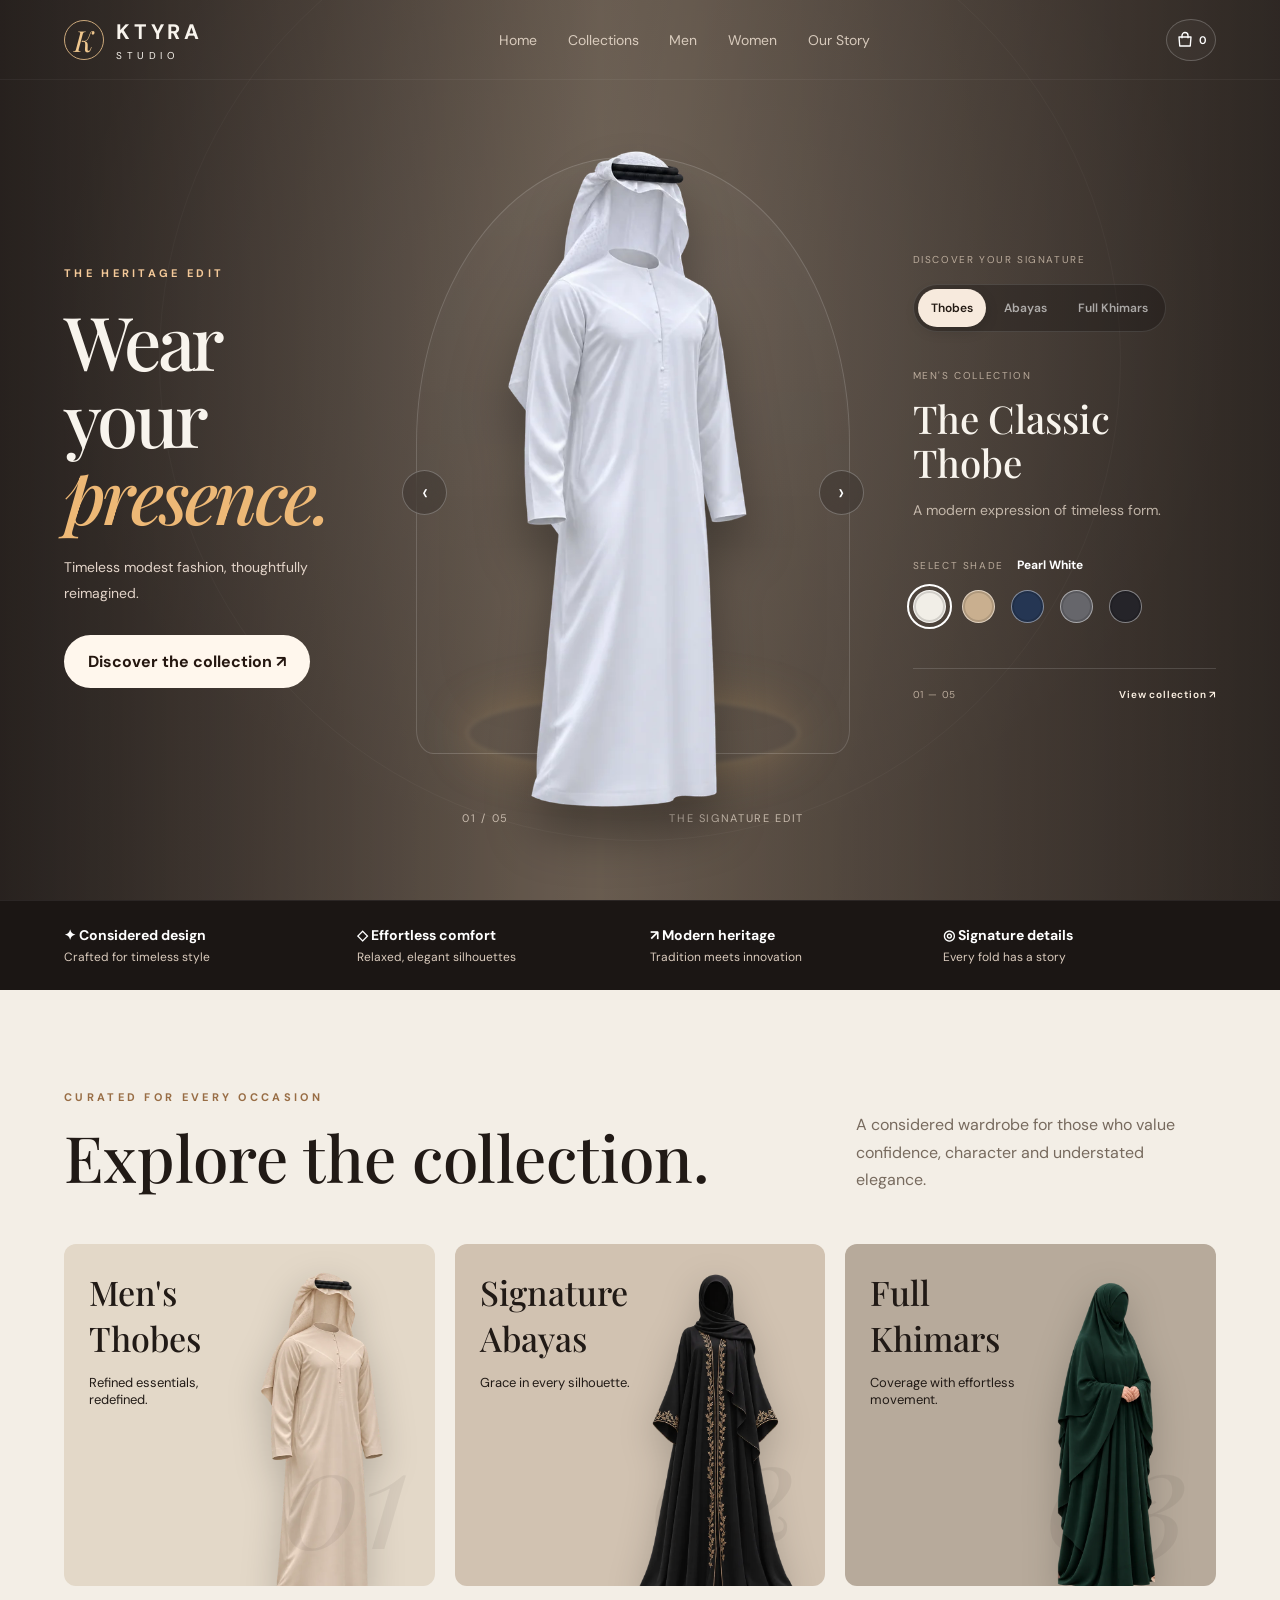
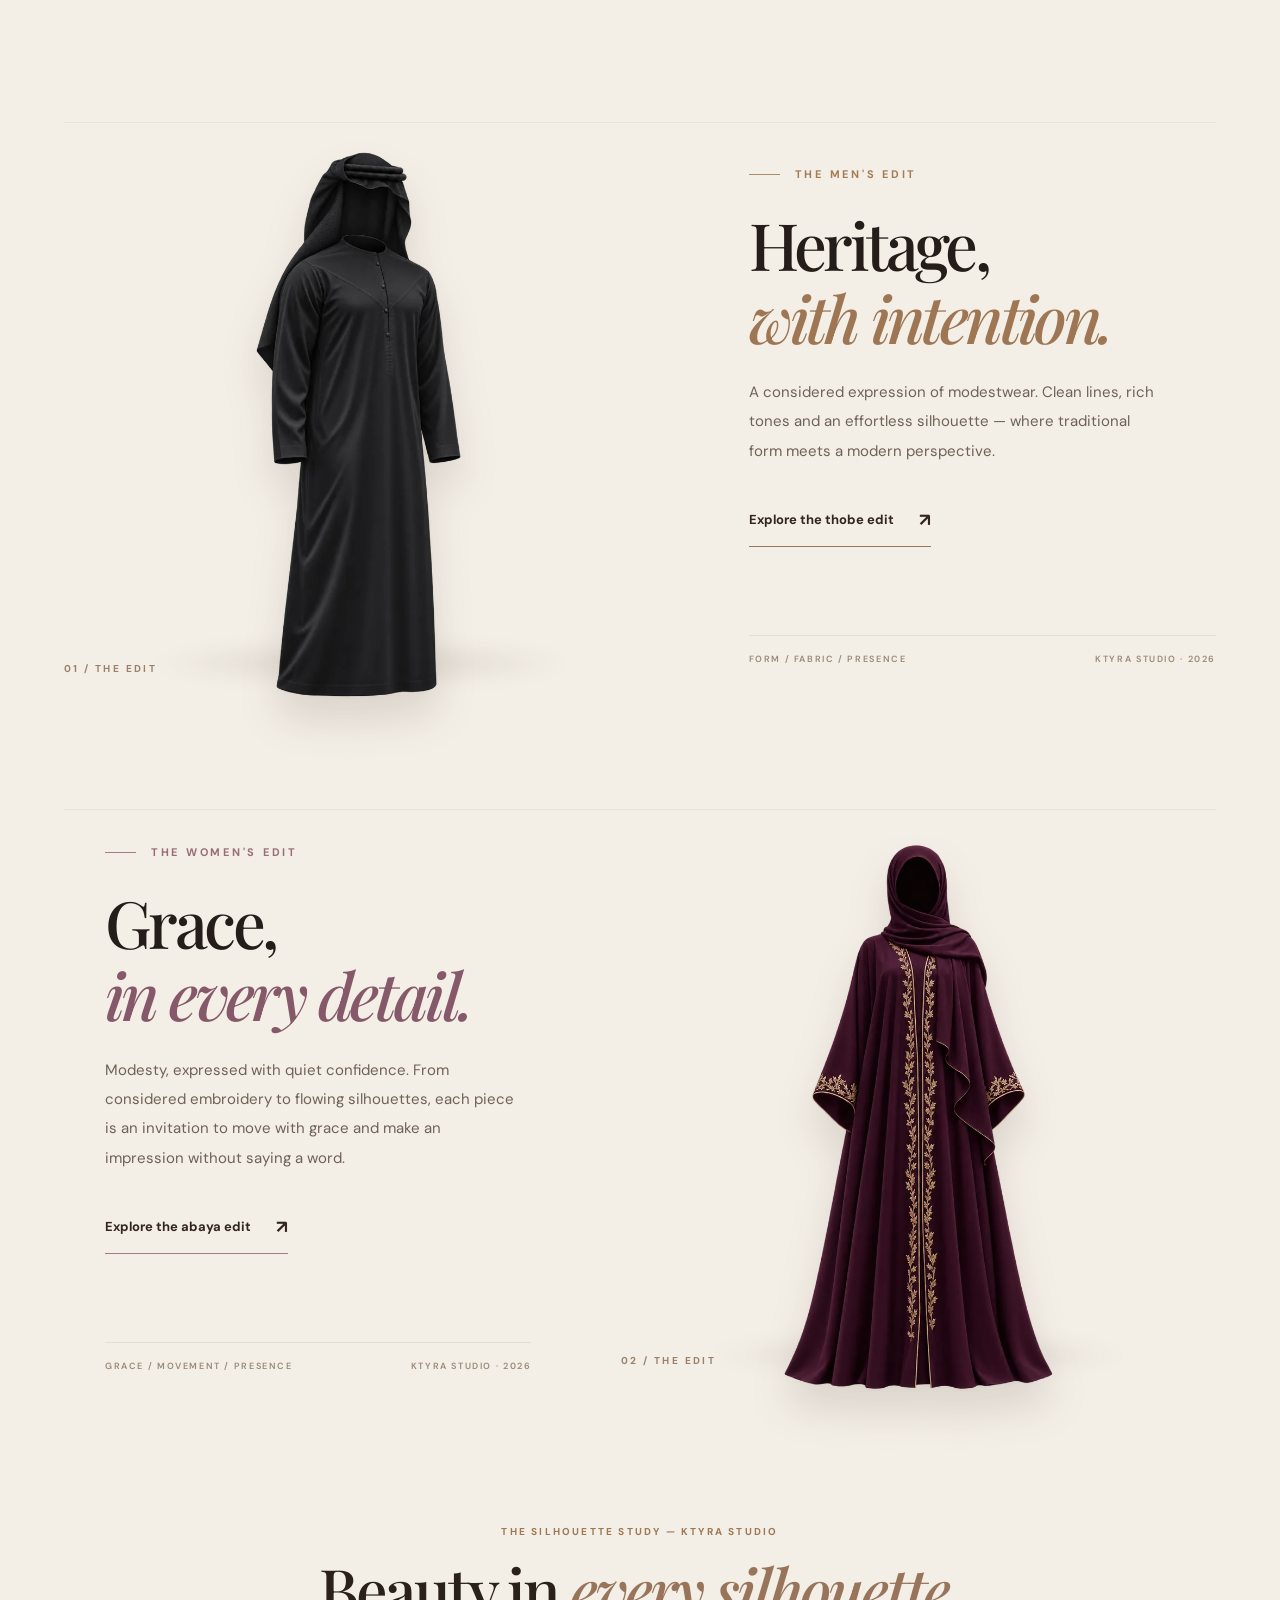
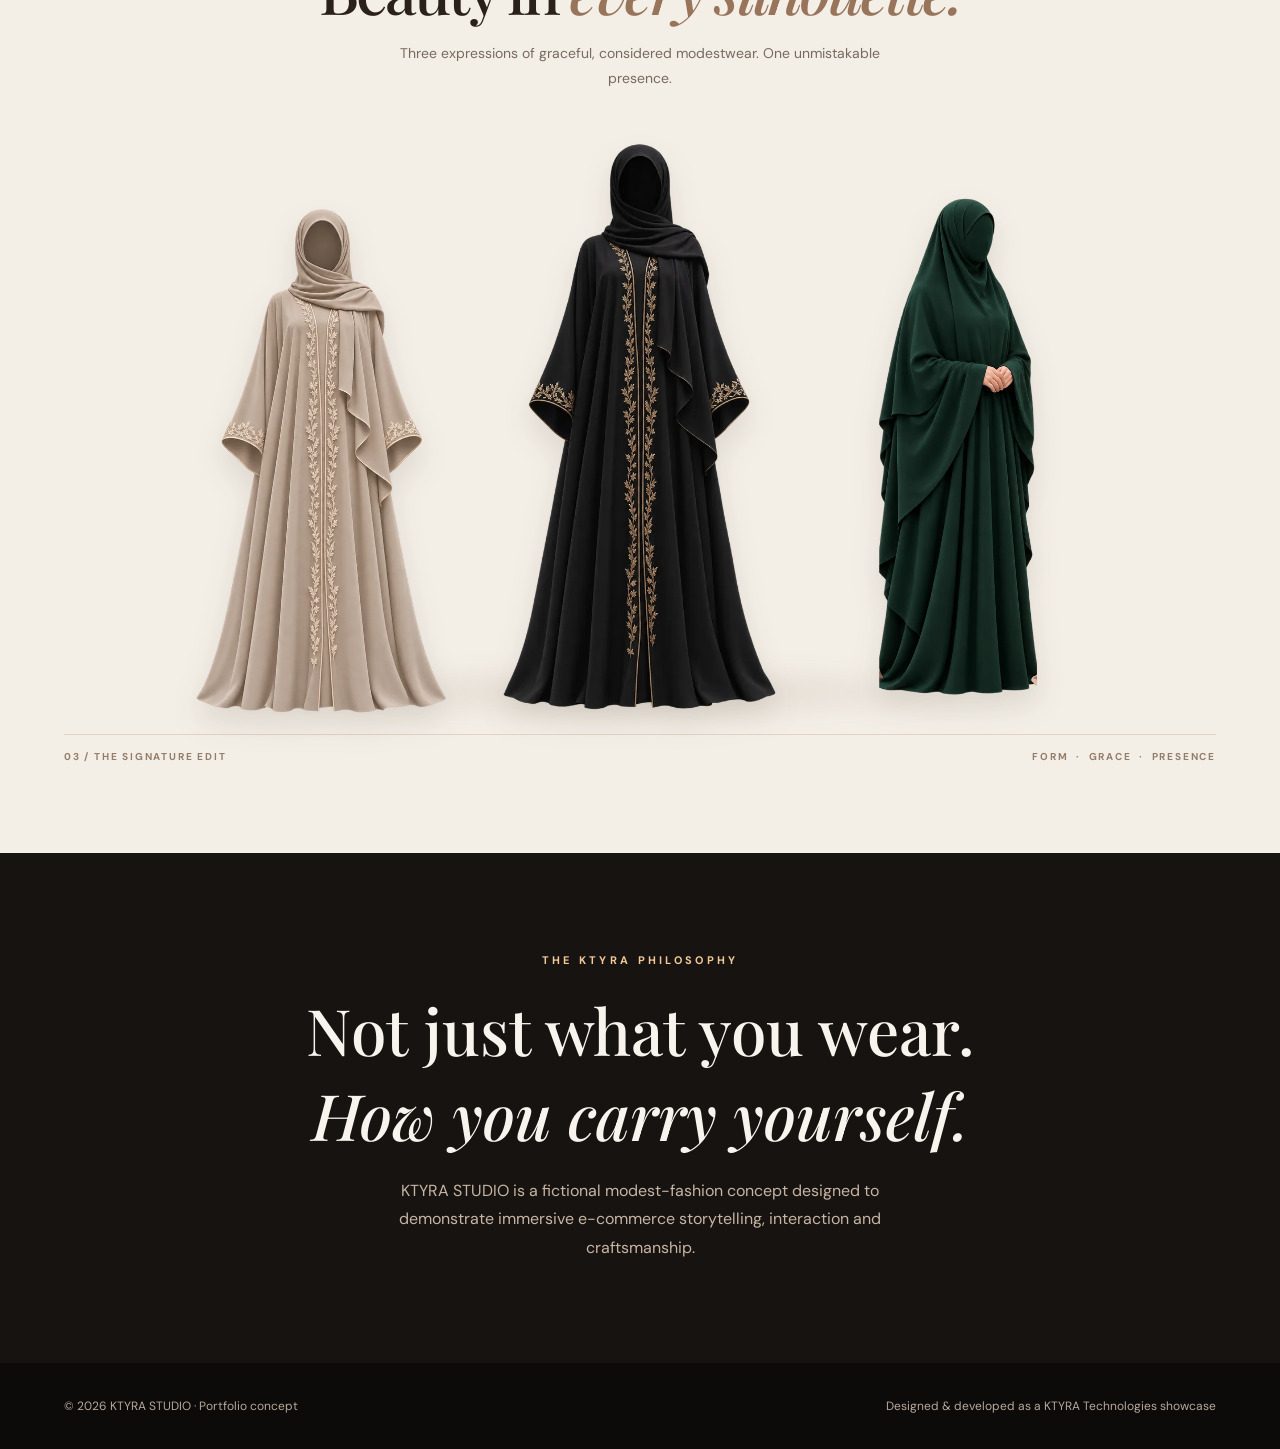
==== commit 9f542cb1: "feat: connect cross-page women's collection navigation and category cards" ====
--- a/index.html
+++ b/index.html
@@ -6,7 +6,7 @@
 <link href="https://fonts.googleapis.com/css2?family=DM+Sans:wght@400;500;600;700&family=Playfair+Display:ital,wght@0,500;0,600;1,500&display=swap" rel="stylesheet">
 <link rel="stylesheet" href="./styles.css"></head><body>
 <main class="hero" id="home"><div class="hero-wash" aria-hidden="true"></div>
-<nav class="nav" aria-label="Primary navigation"><a class="brand" href="#home" aria-label="KTYRA Studio home"><span class="mark" aria-hidden="true">K</span><span><strong>KTYRA</strong><small>STUDIO</small></span></a><div class="navlinks"><a href="#home">Home</a><a href="#collections">Collections</a><a href="./men.html">Men</a><a href="#women-collection">Women</a><a href="#story">Our Story</a></div><div class="navright"><button class="iconbtn" aria-label="Demo shopping bag" id="bag"><svg width="18" height="20" viewBox="0 0 24 24" fill="none" stroke="currentColor" stroke-width="1.8" stroke-linecap="round" stroke-linejoin="round" aria-hidden="true"><path d="M4 8h16l-1 12H5L4 8Z"/><path d="M8 9V6a4 4 0 0 1 8 0v3"/></svg> <span id="count">0</span></button><details class="mobile-menu"><summary aria-label="Open navigation menu"><span class="menu-lines" aria-hidden="true"><span></span><span></span><span></span></span><span>Menu</span></summary><nav class="mobile-menu-links" aria-label="Mobile navigation"><a href="#home">Home</a><a href="#collections">Collections</a><a href="./men.html">Men's Thobes</a><a href="#women-collection">Women's Abayas</a><a href="#khimars-collection">Full Khimars</a><a href="#story">Our Story</a></nav></details></div></nav>
+<nav class="nav" aria-label="Primary navigation"><a class="brand" href="#home" aria-label="KTYRA Studio home"><span class="mark" aria-hidden="true">K</span><span><strong>KTYRA</strong><small>STUDIO</small></span></a><div class="navlinks"><a href="#home">Home</a><a href="#collections">Collections</a><a href="./men.html">Men</a><a href="./women.html">Women</a><a href="#story">Our Story</a></div><div class="navright"><button class="iconbtn" aria-label="Demo shopping bag" id="bag"><svg width="18" height="20" viewBox="0 0 24 24" fill="none" stroke="currentColor" stroke-width="1.8" stroke-linecap="round" stroke-linejoin="round" aria-hidden="true"><path d="M4 8h16l-1 12H5L4 8Z"/><path d="M8 9V6a4 4 0 0 1 8 0v3"/></svg> <span id="count">0</span></button><details class="mobile-menu"><summary aria-label="Open navigation menu"><span class="menu-lines" aria-hidden="true"><span></span><span></span><span></span></span><span>Menu</span></summary><nav class="mobile-menu-links" aria-label="Mobile navigation"><a href="#home">Home</a><a href="#collections">Collections</a><a href="./men.html">Men's Thobes</a><a href="./women.html?category=abayas#collection">Women's Abayas</a><a href="./women.html?category=khimars#collection">Full Khimars</a><a href="#story">Our Story</a></nav></details></div></nav>
 <div class="layout"><section class="copy"><div class="eyebrow">THE HERITAGE EDIT</div><h1>Wear your<br><em>presence.</em></h1><p>Timeless modest fashion, thoughtfully reimagined.</p><div class="actions"><a href="#collections" class="primary">Discover the collection ↗</a></div></section>
 <section class="stage" id="stage" aria-label="Featured product preview. Swipe to browse colors.">
   <div class="stage-arch" aria-hidden="true"></div>
@@ -35,7 +35,7 @@
 </aside>
 </div></main>
 <section class="benefits" aria-label="Brand features"><div><strong>✦ Considered design</strong>Crafted for timeless style</div><div><strong>◇ Effortless comfort</strong>Relaxed, elegant silhouettes</div><div><strong>↗ Modern heritage</strong>Tradition meets innovation</div><div><strong>◎ Signature details</strong>Every fold has a story</div></section>
-<section class="collections" id="collections"><div class="sectiontop"><div><div class="eyebrow warm">CURATED FOR EVERY OCCASION</div><h2>Explore the collection.</h2></div><p>A considered wardrobe for those who value confidence, character and understated elegance.</p></div><div class="cards"><article class="card" id="men-collection"><div><h3><a href="./men.html" aria-label="Browse the Men's Thobes collection">Men&#39;s Thobes</a></h3><p>Refined essentials, redefined.</p></div><img loading="lazy" class="card-product" src="./assets/products/men/thobes/classic-thobe-desert-sand.webp" alt="Desert Sand Classic Thobe"><div class="decor">01</div></article><article class="card" id="women-collection"><div><h3>Signature Abayas</h3><p>Grace in every silhouette.</p></div><img loading="lazy" class="card-product" src="./assets/products/women/abayas/embroidered-abaya-onyx.webp" alt="Black embroidered abaya"><div class="decor">02</div></article><article class="card" id="khimars-collection"><div><h3>Full Khimars</h3><p>Coverage with effortless movement.</p></div><img loading="lazy" class="card-product" src="./assets/products/women/hijabs/full-khimar-emerald.webp" alt="Emerald full khimar"><div class="decor">03</div></article></div></section>
+<section class="collections" id="collections"><div class="sectiontop"><div><div class="eyebrow warm">CURATED FOR EVERY OCCASION</div><h2>Explore the collection.</h2></div><p>A considered wardrobe for those who value confidence, character and understated elegance.</p></div><div class="cards"><article class="card" id="men-collection"><div><h3>Men&#39;s Thobes</h3><p>Refined essentials, redefined.</p></div><img loading="lazy" class="card-product" src="./assets/products/men/thobes/classic-thobe-desert-sand.webp" alt="Desert Sand Classic Thobe"><div class="decor">01</div><a class="card-hit" href="./men.html" aria-label="Browse Men's Thobes"></a></article><article class="card" id="women-collection"><div><h3>Signature Abayas</h3><p>Grace in every silhouette.</p></div><img loading="lazy" class="card-product" src="./assets/products/women/abayas/embroidered-abaya-onyx.webp" alt="Black embroidered abaya"><div class="decor">02</div><a class="card-hit" href="./women.html?category=abayas#collection" aria-label="Browse Signature Abayas"></a></article><article class="card" id="khimars-collection"><div><h3>Full Khimars</h3><p>Coverage with effortless movement.</p></div><img loading="lazy" class="card-product" src="./assets/products/women/hijabs/full-khimar-emerald.webp" alt="Emerald full khimar"><div class="decor">03</div><a class="card-hit" href="./women.html?category=khimars#collection" aria-label="Browse Full Khimars"></a></article></div></section>
 
 <section class="editorial-feature editorial-feature--men" id="mens-edit" aria-labelledby="mens-edit-title">
   <div class="editorial-feature__inner">
@@ -83,7 +83,7 @@
       <div class="editorial-feature__eyebrow"><span class="editorial-feature__rule" aria-hidden="true"></span> THE WOMEN'S EDIT</div>
       <h2 id="womens-edit-title">Grace,<br><em>in every detail.</em></h2>
       <p>Modesty, expressed with quiet confidence. From considered embroidery to flowing silhouettes, each piece is an invitation to move with grace and make an impression without saying a word.</p>
-      <a class="editorial-feature__link" href="#home" data-featured-category="abayas" aria-label="Explore the abaya shades in the interactive showcase">
+      <a class="editorial-feature__link" href="./women.html?category=abayas#collection" aria-label="Explore the Signature Abayas collection">
         Explore the abaya edit <span aria-hidden="true">↗</span>
       </a>
       <div class="editorial-feature__signature" aria-hidden="true">
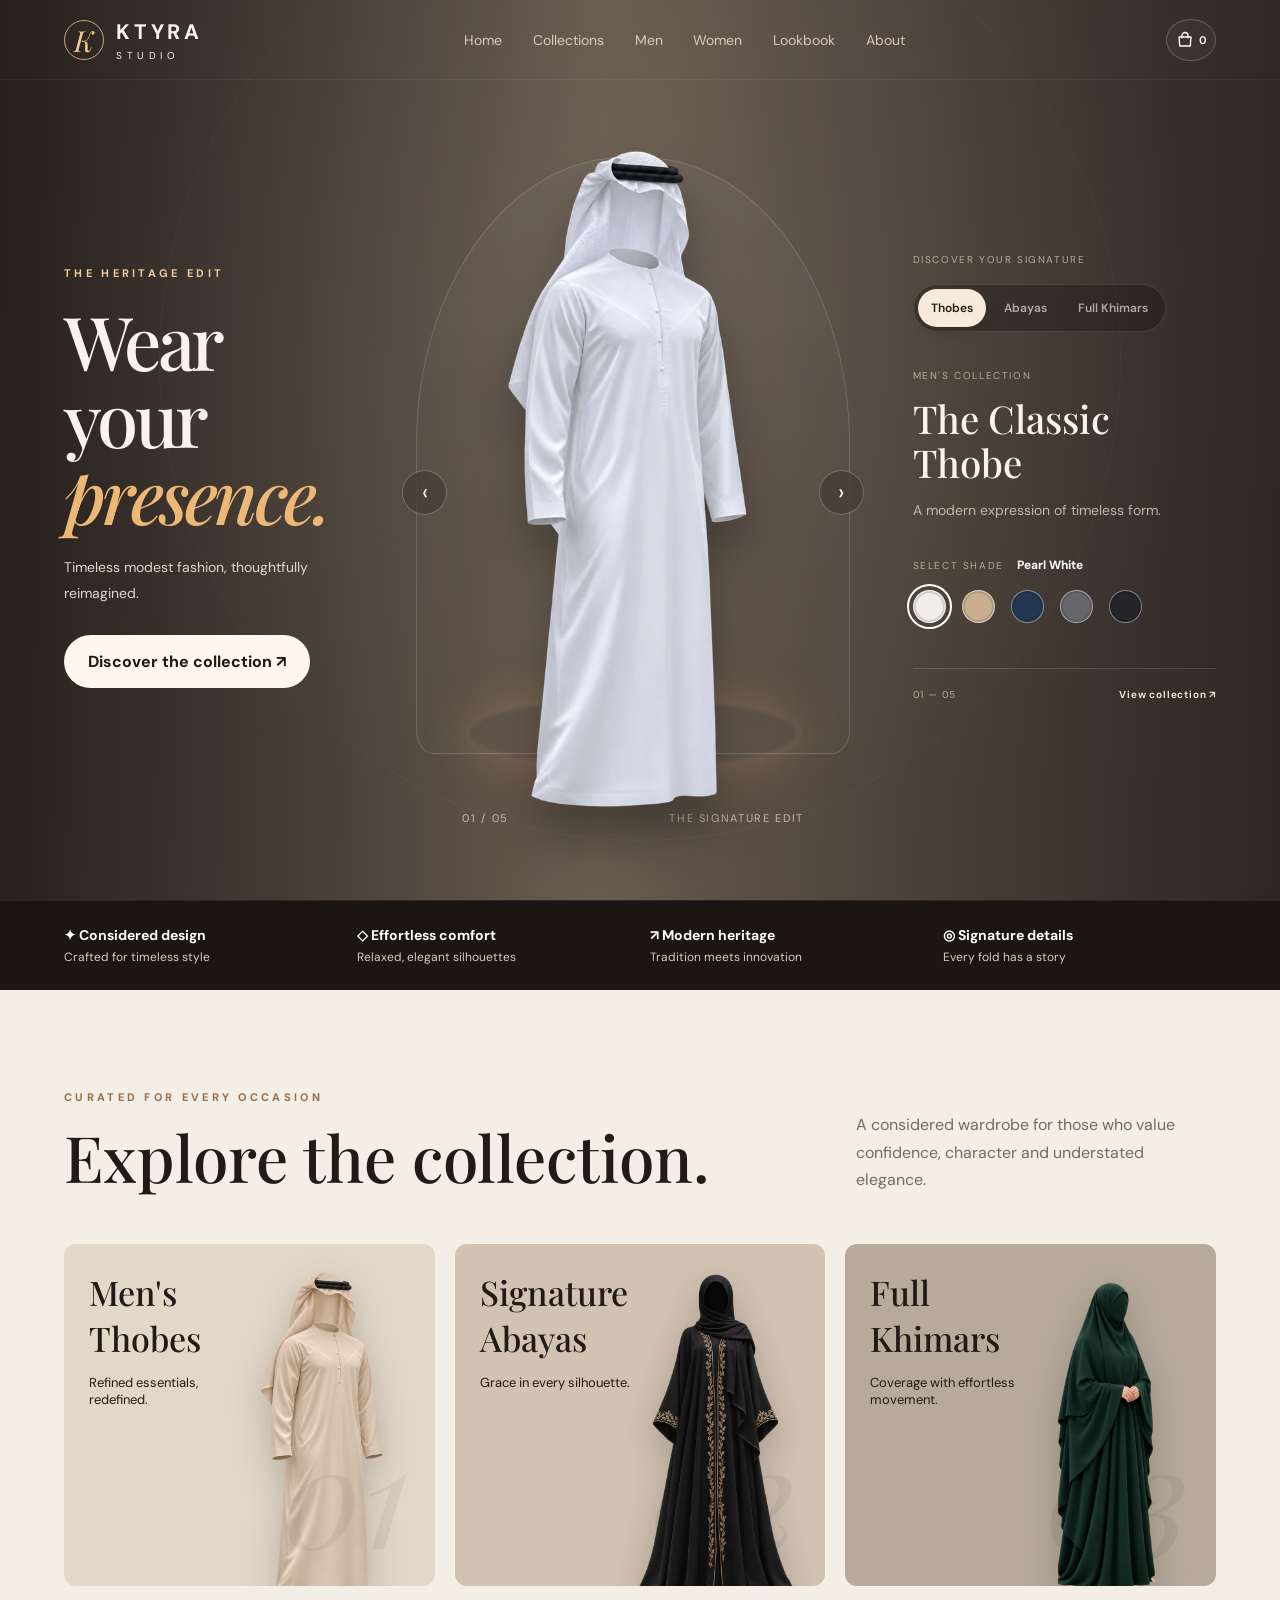
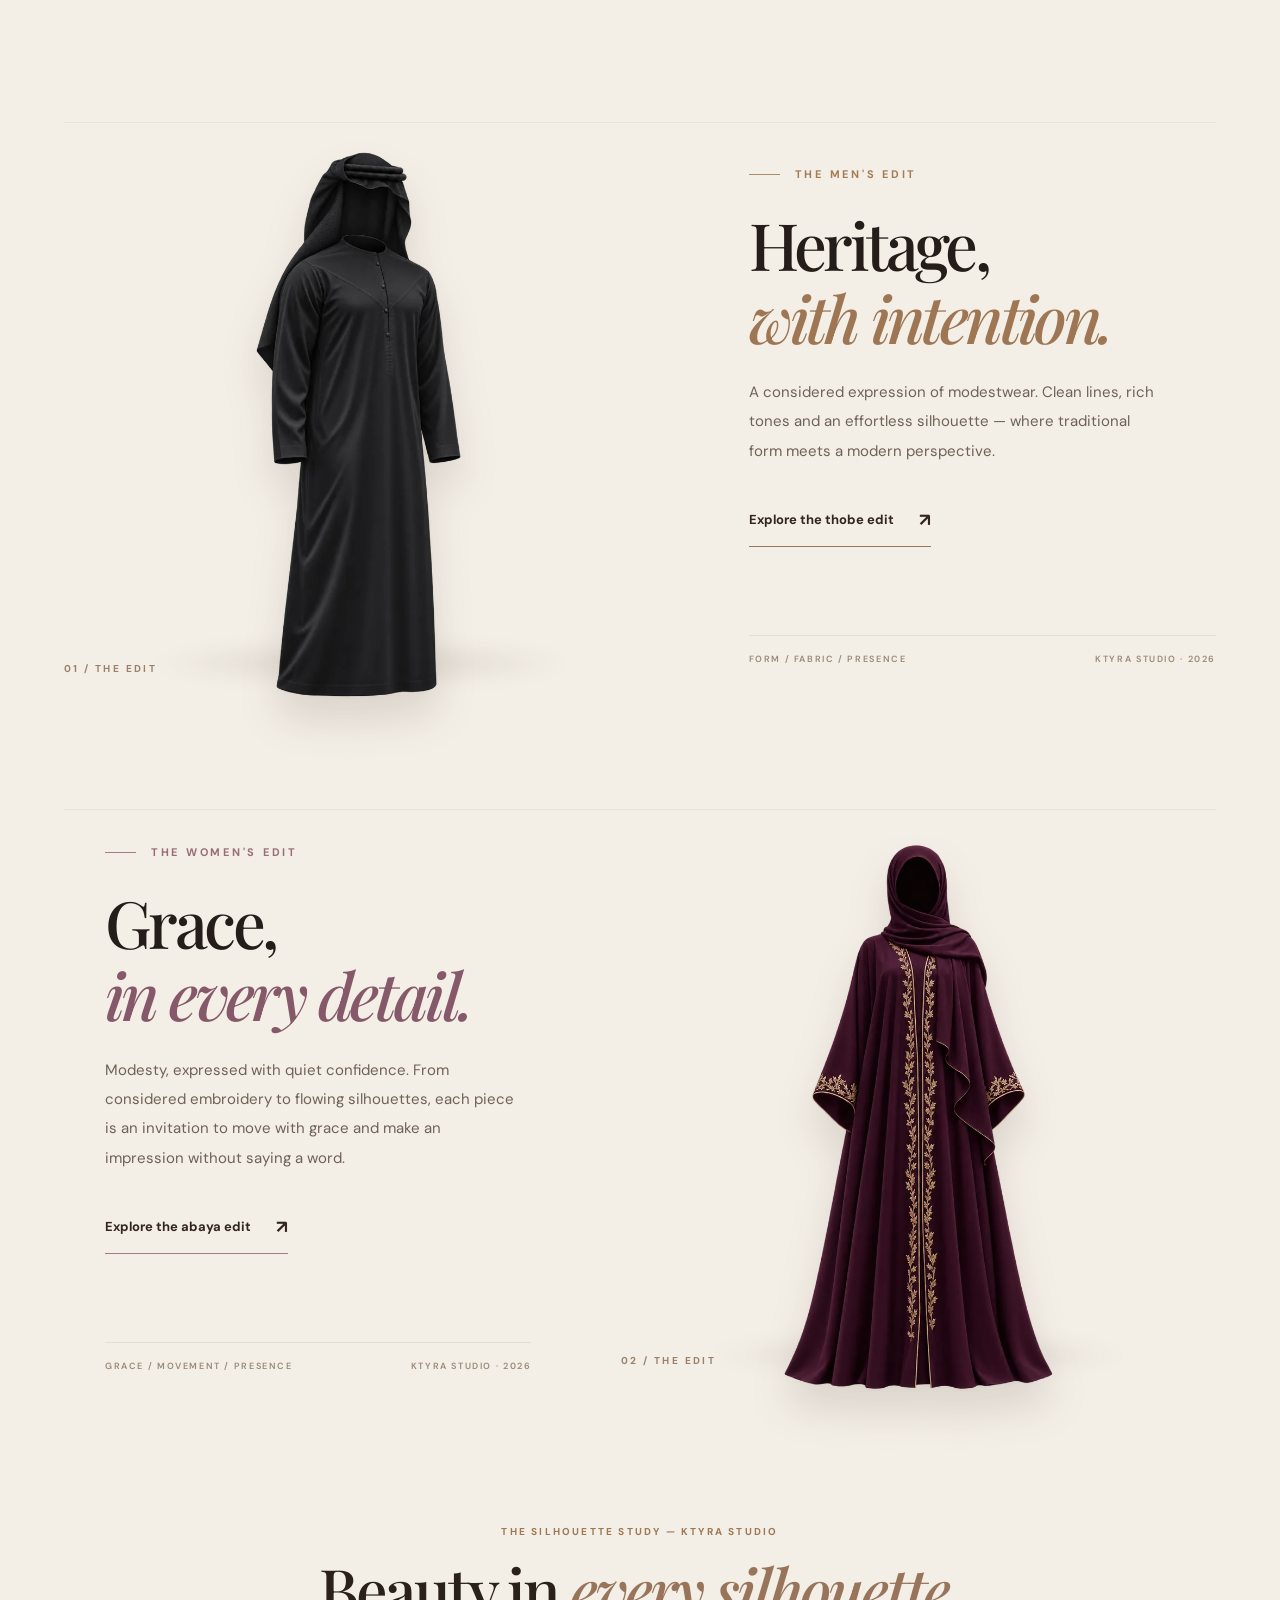
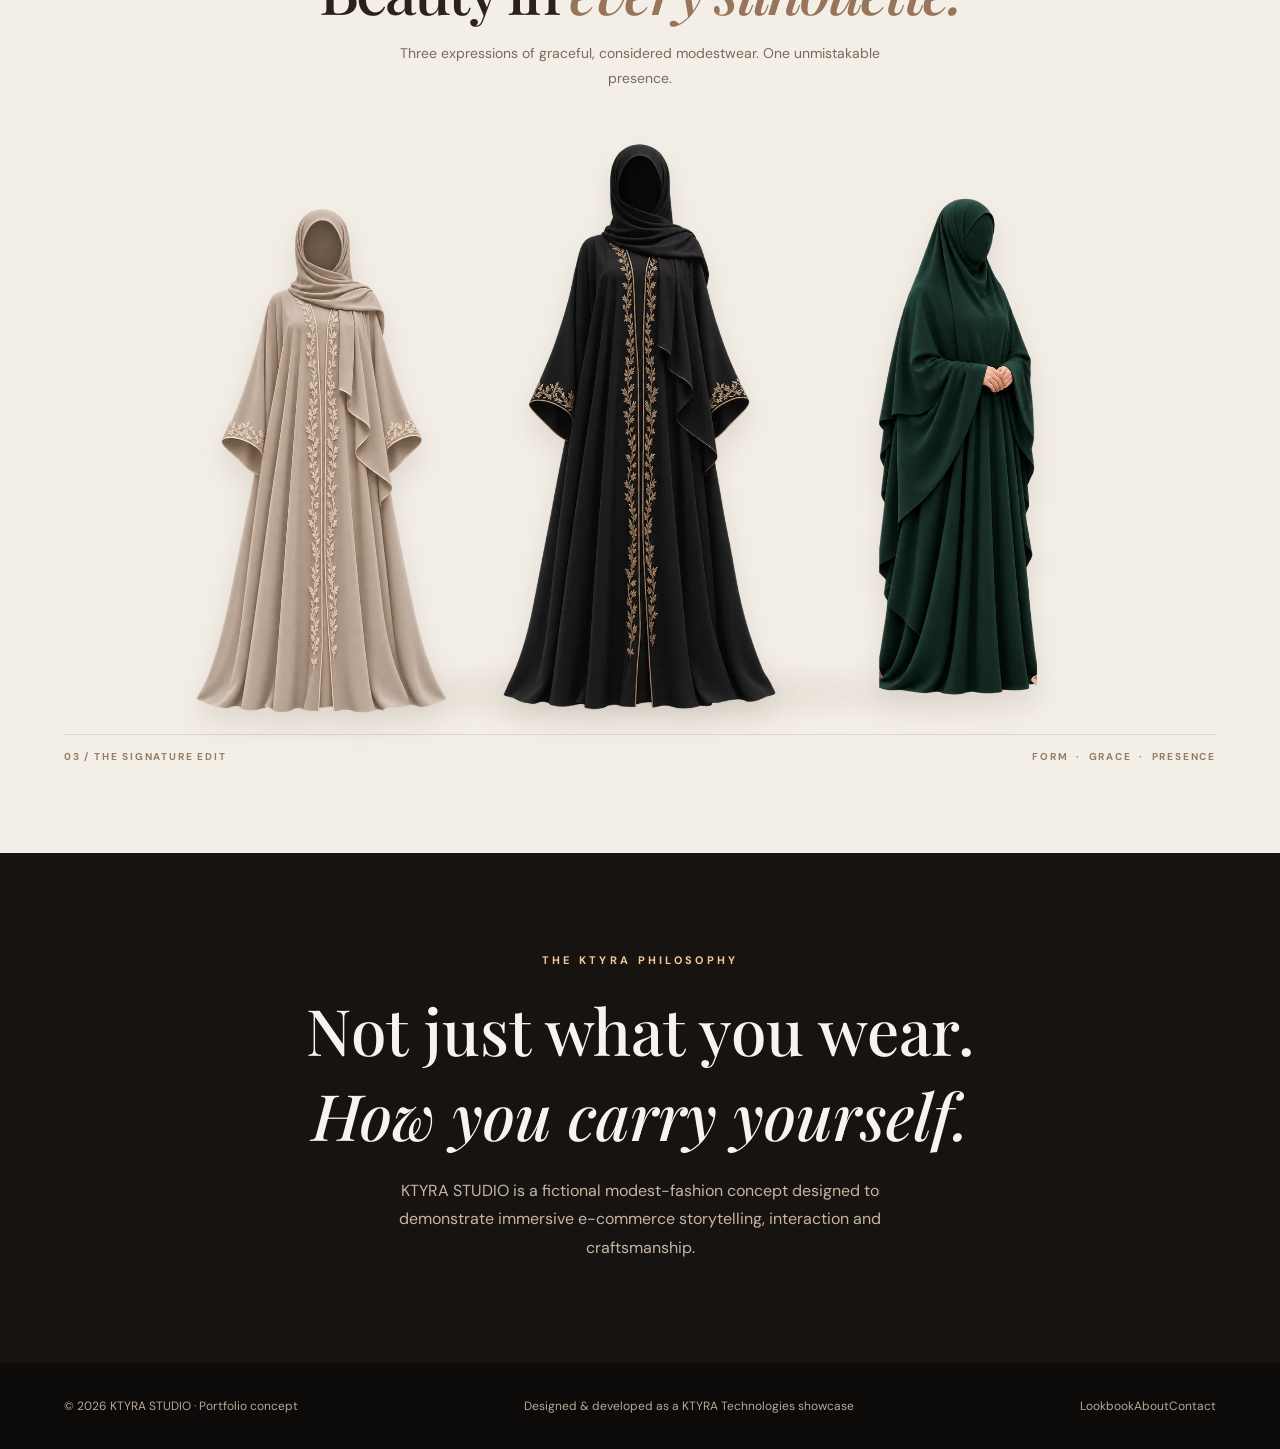
==== commit 1ae83a0d: "feat: link complete Lookbook About and Contact design pages" ====
--- a/index.html
+++ b/index.html
@@ -6,7 +6,7 @@
 <link href="https://fonts.googleapis.com/css2?family=DM+Sans:wght@400;500;600;700&family=Playfair+Display:ital,wght@0,500;0,600;1,500&display=swap" rel="stylesheet">
 <link rel="stylesheet" href="./styles.css"></head><body>
 <main class="hero" id="home"><div class="hero-wash" aria-hidden="true"></div>
-<nav class="nav" aria-label="Primary navigation"><a class="brand" href="#home" aria-label="KTYRA Studio home"><span class="mark" aria-hidden="true">K</span><span><strong>KTYRA</strong><small>STUDIO</small></span></a><div class="navlinks"><a href="#home">Home</a><a href="#collections">Collections</a><a href="./men.html">Men</a><a href="./women.html">Women</a><a href="#story">Our Story</a></div><div class="navright"><button class="iconbtn" aria-label="Demo shopping bag" id="bag"><svg width="18" height="20" viewBox="0 0 24 24" fill="none" stroke="currentColor" stroke-width="1.8" stroke-linecap="round" stroke-linejoin="round" aria-hidden="true"><path d="M4 8h16l-1 12H5L4 8Z"/><path d="M8 9V6a4 4 0 0 1 8 0v3"/></svg> <span id="count">0</span></button><details class="mobile-menu"><summary aria-label="Open navigation menu"><span class="menu-lines" aria-hidden="true"><span></span><span></span><span></span></span><span>Menu</span></summary><nav class="mobile-menu-links" aria-label="Mobile navigation"><a href="#home">Home</a><a href="#collections">Collections</a><a href="./men.html">Men's Thobes</a><a href="./women.html?category=abayas#collection">Women's Abayas</a><a href="./women.html?category=khimars#collection">Full Khimars</a><a href="#story">Our Story</a></nav></details></div></nav>
+<nav class="nav" aria-label="Primary navigation"><a class="brand" href="#home" aria-label="KTYRA Studio home"><span class="mark" aria-hidden="true">K</span><span><strong>KTYRA</strong><small>STUDIO</small></span></a><div class="navlinks"><a href="#home">Home</a><a href="#collections">Collections</a><a href="./men.html">Men</a><a href="./women.html">Women</a><a href="./lookbook.html">Lookbook</a><a href="./about.html">About</a></div><div class="navright"><button class="iconbtn" aria-label="Demo shopping bag" id="bag"><svg width="18" height="20" viewBox="0 0 24 24" fill="none" stroke="currentColor" stroke-width="1.8" stroke-linecap="round" stroke-linejoin="round" aria-hidden="true"><path d="M4 8h16l-1 12H5L4 8Z"/><path d="M8 9V6a4 4 0 0 1 8 0v3"/></svg> <span id="count">0</span></button><details class="mobile-menu"><summary aria-label="Open navigation menu"><span class="menu-lines" aria-hidden="true"><span></span><span></span><span></span></span><span>Menu</span></summary><nav class="mobile-menu-links" aria-label="Mobile navigation"><a href="#home">Home</a><a href="#collections">Collections</a><a href="./men.html">Men's Thobes</a><a href="./women.html?category=abayas#collection">Women's Abayas</a><a href="./women.html?category=khimars#collection">Full Khimars</a><a href="./about.html">About</a><a href="./lookbook.html">Lookbook</a><a href="./contact.html">Contact</a></nav></details></div></nav>
 <div class="layout"><section class="copy"><div class="eyebrow">THE HERITAGE EDIT</div><h1>Wear your<br><em>presence.</em></h1><p>Timeless modest fashion, thoughtfully reimagined.</p><div class="actions"><a href="#collections" class="primary">Discover the collection ↗</a></div></section>
 <section class="stage" id="stage" aria-label="Featured product preview. Swipe to browse colors.">
   <div class="stage-arch" aria-hidden="true"></div>
@@ -116,4 +116,4 @@
   </div>
 </section>
 <section class="story" id="story"><div class="eyebrow">THE KTYRA PHILOSOPHY</div><h2>Not just what you wear.<br><em>How you carry yourself.</em></h2><p>KTYRA STUDIO is a fictional modest-fashion concept designed to demonstrate immersive e-commerce storytelling, interaction and craftsmanship.</p></section>
-<footer><span>© 2026 KTYRA STUDIO · Portfolio concept</span><span>Designed &amp; developed as a KTYRA Technologies showcase</span></footer><div class="toast" id="toast" role="status" aria-live="polite"></div><script src="./script.js" defer></script></body></html>+<footer><span>© 2026 KTYRA STUDIO · Portfolio concept</span><span>Designed &amp; developed as a KTYRA Technologies showcase</span><nav class="site-footer-links" aria-label="Footer navigation"><a href="./lookbook.html">Lookbook</a><a href="./about.html">About</a><a href="./contact.html">Contact</a></nav></footer><div class="toast" id="toast" role="status" aria-live="polite"></div><script src="./script.js" defer></script></body></html>
--- a/styles.css
+++ b/styles.css
@@ -522,3 +522,7 @@
   .silhouette-campaign__figure img{transition:none}
   .silhouette-campaign__stage:hover .silhouette-campaign__figure img{transform:none}
 }
+
+/* Collection-card destinations: full-card keyboard and touch targets. */
+.card-hit{position:absolute;inset:0;z-index:4;display:block;border-radius:inherit}
+.card:focus-within{outline:2px solid #ae845d;outline-offset:4px}
